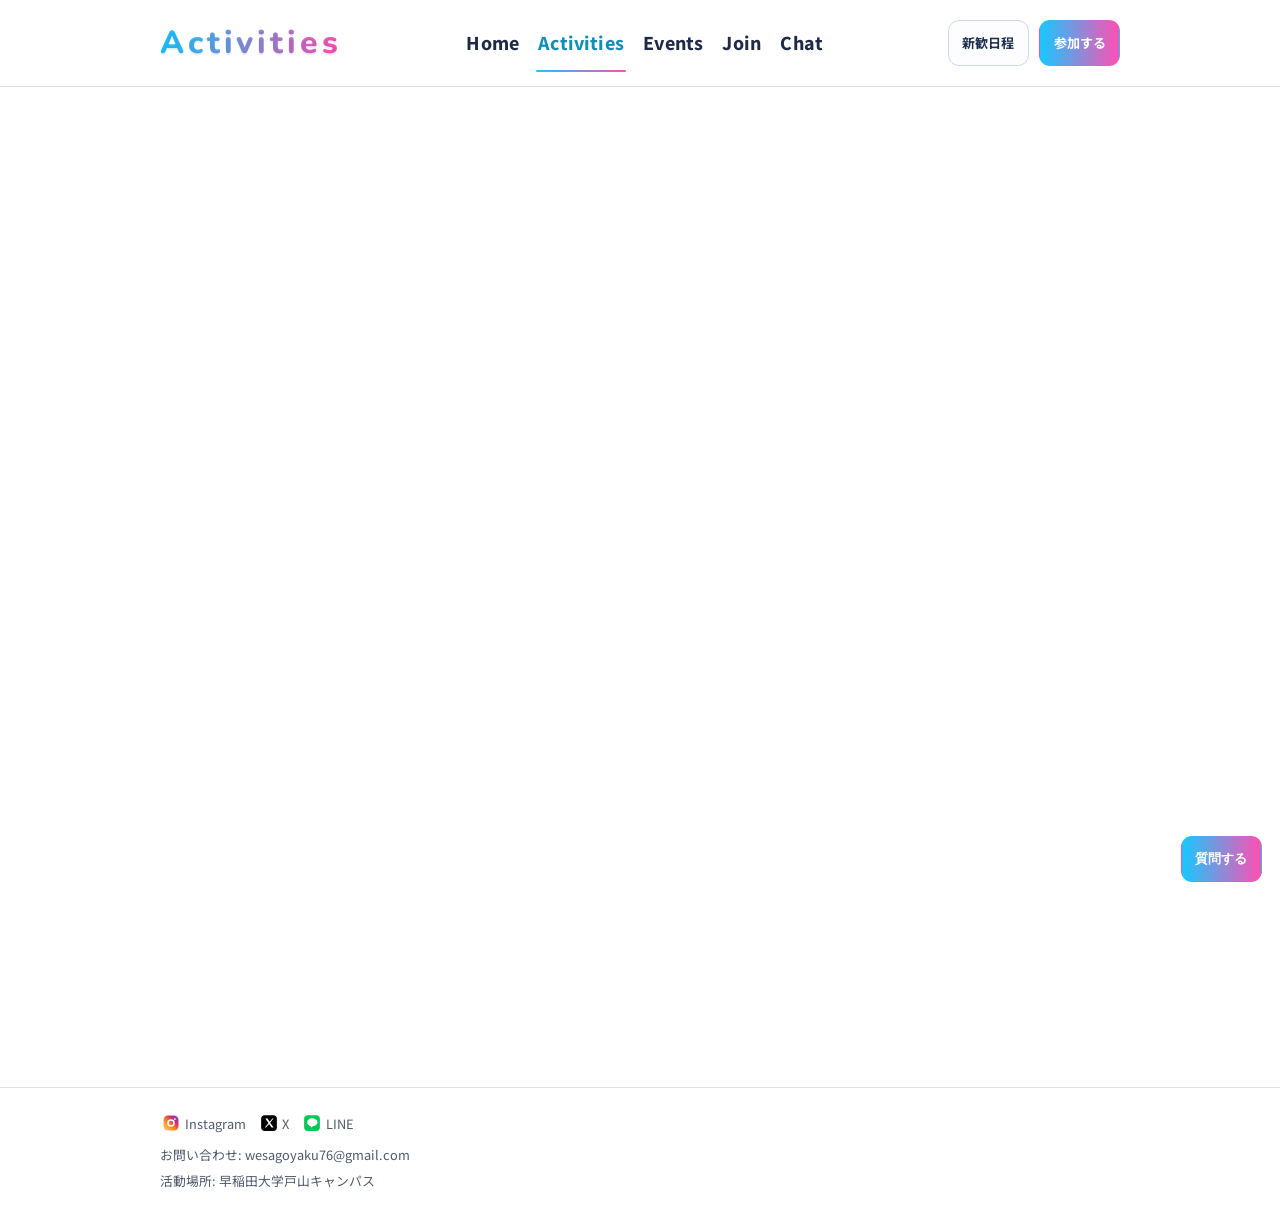
==== activities.html @ 9aa59073 "Update file paths in activities.html" ====
<!DOCTYPE html>
<html lang="ja">
<head>
  <meta charset="UTF-8">
  <meta name="viewport" content="width=device-width, initial-scale=1.0">
  <title>WESA | Activities</title>
  <link rel="preconnect" href="https://fonts.googleapis.com">
  <link rel="preconnect" href="https://fonts.gstatic.com" crossorigin>
  <link href="https://fonts.googleapis.com/css2?family=Noto+Sans+JP:wght@400;700&display=swap" rel="stylesheet">
  <link rel="stylesheet" href="style.css">
</head>
<body class="page-activities">
  <header class="site-header">
    <div class="container header-row">
      <a href="index.html" class="logo">Activities</a>
      <nav class="main-nav" aria-label="主要ナビゲーション">
        <a href="index.html">Home</a>
        <a href="index.html" aria-current="page">Activities</a>
        <a href="events.html">Events</a>
        <a href="join.html">Join</a>
        <a href="chat.html">Chat</a>
      </nav>
      <div class="header-cta">
        <a class="btn btn-secondary" href="events.html">新歓日程</a>
        <a class="btn btn-primary" href="join.html">参加する</a>
      </div>
    </div>
  </header>

  <main>
    <section class="hero">
      <div class="container">
        <div class="hero-media js-reveal">
          <img src="38.jpg" alt="活動一覧">
          <div class="hero-watermark luxe" aria-hidden="true">Activities</div>
          <div class="hero-scroll" aria-hidden="true">↓</div>
        </div>
        <div class="hero-copy js-reveal">
          <p class="wesa-highlight">WESA</p>
          <h1>Activities一覧</h1>
          <p>一生モノの英語力、一生モノの人間関係</p>
          <p>Debate / Speech / Discussion / Lesson の4つ。詳細は各ページへ。</p>
        </div>
      </div>
    </section>

    <section class="section js-reveal">
      <div class="container">
        <div class="grid grid-4">
          <article class="card activities-card debate">
            <h3>Debate</h3>
            <p>論理をもとにジャッジを説得しよう！</p>
            <div class="hero-actions"><a class="btn btn-secondary" href="debate.html">詳細を見る</a></div>
          </article>
          <article class="card activities-card speech">
            <h3>Speech</h3>
            <p>8分で自分だけのメッセージを伝えよう！</p>
            <div class="hero-actions"><a class="btn btn-secondary" href="speech.html">詳細を見る</a></div>
          </article>
          <article class="card activities-card discussion">
            <h3>Discussion</h3>
            <p>日本政府の立場から考え議論しあおう！</p>
            <div class="hero-actions"><a class="btn btn-secondary" href="discussion.html">詳細を見る</a></div>
          </article>
          <article class="card activities-card lesson">
            <h3>Lesson</h3>
            <p>みんなと楽しく遊ぼう！</p>
            <div class="hero-actions"><a class="btn btn-secondary" href="lesson.html">詳細を見る</a></div>
          </article>
        </div>
      </div>
    </section>
  </main>

  <footer class="site-footer">
    <div class="container footer-row">
      <div class="footer-links">
        <a href="https://www.instagram.com/wesa_2026/" target="_blank" rel="noopener noreferrer">Instagram</a>
        <a href="https://x.com/wesa_shinkan" target="_blank" rel="noopener noreferrer">X</a>
        <a href="https://line.me/" target="_blank" rel="noopener noreferrer">LINE</a>
      </div>
      <p>お問い合わせ: wesagoyaku76@gmail.com</p>
      <p>活動場所: 早稲田大学戸山キャンパス</p>
    </div>
  </footer>

  <button class="btn btn-primary chat-fab" data-chat-toggle>質問する</button>
  <aside class="chat-widget" data-chat-panel hidden>
    <h3>質問する</h3>
    <input type="text" data-chat-input placeholder="日程、活動内容、初心者向け情報などを聞いてください。">
    <div class="quick-list">
      <button data-question="schedule">新歓日程を教えて</button>
      <button data-question="beginner">初心者でも参加できる？</button>
      <button data-question="frequency">活動は週何回？</button>
      <button data-question="fee">参加費はある？</button>
      <button data-question="diff">Debate / Speech / Discussion / Lesson の違いは？</button>
    </div>
    <div class="hero-actions"><button class="btn btn-secondary" data-chat-send>回答する</button></div>
    <div class="answer-box" data-chat-answer>質問を選択してください。</div>
    <div class="related-links" data-chat-related></div>
  </aside>

  <script src="main.js" defer></script>
</body>
</html>
---- style.css ----
﻿@import url('https://fonts.googleapis.com/css2?family=Noto+Sans+JP:wght@400;500;700;800&family=Nunito:wght@700;800&display=swap');

:root {
  --text: #11203a;
  --muted: #4f607d;
  --line: #d8e2f3;
  --card: #ffffff;
  --shadow: 0 9px 24px rgba(22, 34, 68, 0.12);
  --radius: 14px;
  --accent-a: #17c8ff;
  --accent-b: #ff4fb2;
  --accent-c: #7657ff;
  --dur-fast: 820ms;
  --dur-mid: 1280ms;
  --ease-pop: cubic-bezier(0.2, 0.9, 0.22, 1.12);
}

* {
  box-sizing: border-box;
  margin: 0;
  padding: 0;
}

html {
  width: 100%;
  font-size: 80%;
}

body {
  width: 100%;
}

body {
  font-family: "Noto Sans JP", "Hiragino Kaku Gothic ProN", Meiryo, sans-serif;
  color: var(--text);
  font-size: 1rem;
  background: #ffffff;
  line-height: 1.7;
  opacity: 1;
  transform: none;
  transition: opacity var(--dur-mid) ease, transform var(--dur-mid) ease;
  position: relative;
  overflow-x: hidden;
}

body::before,
body::after {
  content: "";
  position: fixed;
  inset: 0;
  pointer-events: none;
  z-index: -1;
}

body::before {
  background: none;
  background-repeat: no-repeat;
  opacity: 0;
  filter: blur(100px);
  animation: mesh-float 26s ease-in-out infinite alternate;
}

body::after {
  background: none;
  opacity: 0;
}

body.page-ready {
  opacity: 1;
  transform: translateY(0);
}

body.page-leave {
  opacity: 0;
  transform: translateY(10px);
}

a {
  color: inherit;
  text-decoration: none;
}

img {
  display: block;
  width: 100%;
  height: auto;
}

.container {
  width: min(1000px, 88vw);
  margin: 0 auto;
}

.site-header {
  position: fixed;
  inset: 0 0 auto 0;
  z-index: 100;
  background: rgba(255, 255, 255, 0.9);
  border-bottom: 1px solid var(--line);
  backdrop-filter: blur(9px);
  transition: box-shadow var(--dur-fast) ease;
}

.site-header.is-scrolled {
  box-shadow: 0 10px 26px rgba(19, 34, 71, 0.15);
}

.header-row {
  min-height: 86px;
  display: flex;
  align-items: center;
  justify-content: space-between;
  gap: 1rem;
  flex-wrap: nowrap;
}

.logo {
  font-family: "Nunito", "Noto Sans JP", sans-serif;
  font-weight: 800;
  letter-spacing: 0.12em;
  font-size: clamp(1.8rem, 3vw, 2.5rem);
  background: linear-gradient(90deg, var(--accent-a), var(--accent-b));
  -webkit-background-clip: text;
  background-clip: text;
  color: transparent;
  text-shadow: 0 2px 0 rgba(17, 32, 58, 0.08);
}

.logo-with-mark {
  display: inline-flex;
  align-items: center;
  gap: 0.72rem;
}

.logo-icon {
  width: clamp(42px, 4.4vw, 56px);
  aspect-ratio: 1;
  flex: 0 0 auto;
  display: block;
  filter: drop-shadow(0 4px 10px rgba(166, 31, 36, 0.18));
}

.logo-text {
  display: inline-block;
}

.main-nav {
  display: flex;
  gap: 1.18rem;
  font-size: 1.12rem;
  color: #1f2b45;
  flex-wrap: nowrap;
  white-space: nowrap;
}

.main-nav a,
.footer-links a {
  position: relative;
  padding: 0.48rem 0.16rem;
  transition: color var(--dur-fast) ease;
}

.main-nav a {
  display: inline-flex;
  align-items: center;
  min-height: 54px;
  font-size: clamp(1.16rem, 1.7vw, 1.38rem);
  font-weight: 800;
  letter-spacing: 0.01em;
  white-space: nowrap;
}

.main-nav a:hover,
.main-nav a[aria-current="page"],
.footer-links a:hover {
  color: #0f8fb8;
}

.main-nav a::after,
.footer-links a::after {
  content: "";
  position: absolute;
  left: 0;
  right: 0;
  bottom: -2px;
  height: 2px;
  border-radius: 999px;
  background: linear-gradient(90deg, var(--accent-a), var(--accent-b));
  transform-origin: left center;
  transform: scaleX(0);
  transition: transform var(--dur-mid) var(--ease-pop);
}

.main-nav a:hover::after,
.main-nav a[aria-current="page"]::after,
.footer-links a:hover::after {
  transform: scaleX(1);
}

.header-cta {
  display: flex;
  gap: 0.8rem;
  flex-wrap: nowrap;
  white-space: nowrap;
}

.btn {
  position: relative;
  overflow: hidden;
  display: inline-flex;
  align-items: center;
  justify-content: center;
  min-height: 46px;
  padding: 0 1.05rem;
  border: 1px solid var(--line);
  border-radius: 11px;
  background: #fff;
  font-size: 1.02rem;
  font-weight: 700;
  transition: transform var(--dur-fast) var(--ease-pop), border-color var(--dur-fast) ease, box-shadow var(--dur-fast) ease;
}

.btn::before {
  content: "";
  position: absolute;
  inset: 0;
  background: linear-gradient(110deg, transparent 10%, rgba(255, 255, 255, 0.44) 44%, transparent 82%);
  transform: translateX(-120%);
  transition: transform 780ms ease;
}

.btn:hover::before {
  transform: translateX(120%);
}

.btn:hover {
  transform: translateY(-3px);
  box-shadow: 0 12px 24px rgba(20, 34, 64, 0.15);
}

.btn.is-pressed {
  transform: scale(0.95);
}

.btn-primary {
  background: linear-gradient(90deg, var(--accent-a), var(--accent-b));
  border-color: transparent;
  color: #fff;
}

.btn-secondary {
  border-color: #c8d8ef;
  color: #203151;
  background: #fdfdff;
}

.header-cta .btn-primary {
  animation: cta-pulse 4s ease-in-out infinite;
}

main {
  padding-top: 106px;
}

.hero {
  padding: 0.65rem 0 1.7rem;
}

.hero-media {
  position: relative;
  aspect-ratio: 16 / 9;
  border-radius: var(--radius);
  overflow: hidden;
  border: 1px solid #d4e1f1;
}

.hero-media img {
  height: 100%;
  object-fit: cover;
  transform: scale(1.03);
  animation: hero-in var(--dur-mid) var(--ease-pop) both;
}

.hero-media::after {
  content: "";
  position: absolute;
  inset: 0;
  background: linear-gradient(180deg, rgba(255, 255, 255, 0.04), rgba(10, 20, 36, 0.2));
}

.hero-watermark {
  position: absolute;
  left: 50%;
  top: 50%;
  transform: translate(-50%, -50%);
  z-index: 2;
  text-align: center;
  width: min(92%, 1040px);
  color: rgba(255, 255, 255, 0.82);
  font-family: "Nunito", "Noto Sans JP", sans-serif;
  font-size: clamp(2.8rem, 10vw, 7.4rem);
  font-weight: 800;
  letter-spacing: 0.06em;
  text-shadow: 0 8px 26px rgba(12, 20, 33, 0.2);
}

.hero-watermark::before {
  content: "";
  position: absolute;
  inset: -8% -4%;
  z-index: -1;
  border-radius: 26px;
  backdrop-filter: blur(2px);
  background: radial-gradient(circle at center, rgba(0, 0, 0, 0.14), rgba(255, 255, 255, 0.09) 68%, transparent 100%);
}

.hero-watermark.luxe {
  color: rgba(255, 246, 214, 0.9);
  letter-spacing: 0.08em;
  -webkit-text-stroke: 1px rgba(255, 234, 186, 0.65);
  text-shadow:
    0 10px 24px rgba(10, 12, 25, 0.38),
    0 0 24px rgba(255, 199, 92, 0.24),
    0 0 40px rgba(224, 64, 120, 0.15);
  background: linear-gradient(120deg, rgba(255, 244, 207, 0.92), rgba(255, 214, 124, 0.92) 34%, rgba(255, 240, 214, 0.94) 52%, rgba(252, 164, 88, 0.9) 78%, rgba(255, 232, 188, 0.92));
  -webkit-background-clip: text;
  background-clip: text;
  animation: watermark-slide-in 980ms cubic-bezier(0.2, 0.9, 0.22, 1.04) 120ms both, luxe-sheen 5.2s linear 1.2s infinite;
}

.hero-watermark.luxe::before {
  inset: -10% -6%;
  background: radial-gradient(circle at center, rgba(2, 4, 10, 0.26), rgba(255, 232, 188, 0.12) 64%, transparent 100%);
  border: 1px solid rgba(255, 227, 172, 0.2);
}

.hero-scroll {
  position: absolute;
  left: 50%;
  bottom: 10px;
  transform: translateX(-50%);
  z-index: 3;
  width: 28px;
  height: 28px;
  border-radius: 999px;
  border: 1px solid rgba(255, 255, 255, 0.78);
  background: rgba(255, 255, 255, 0.28);
  color: #fff;
  display: grid;
  place-items: center;
  animation: scroll-pop 2.8s ease-in-out infinite;
}

.hero-copy {
  margin-top: 0.75rem;
  padding: 0.9rem 1rem;
  width: 100%;
  max-width: 100%;
  background: rgba(255, 255, 255, 0.92);
  border: 1px solid #e8d6db;
  border-radius: 14px;
  box-shadow: 0 10px 22px rgba(44, 18, 28, 0.12);
}

.hero h1,
.hero h2 {
  font-family: "Nunito", "Noto Sans JP", sans-serif;
  font-size: clamp(1.85rem, 4.2vw, 3rem);
  font-weight: 800;
  line-height: 1.35;
}

.hero p {
  margin-top: 0.58rem;
  color: #2a3d5c;
  font-size: clamp(1rem, 2vw, 1.2rem);
  font-weight: 600;
}

.hero-catchcopy {
  position: relative;
  display: inline-flex;
  width: fit-content;
  max-width: 100%;
  margin-top: 0.35rem;
  padding: 0.24rem 1.05rem 0.32rem;
  font-size: clamp(0.86rem, 2.9vw, 2.75rem);
  font-weight: 900;
  letter-spacing: 0.025em;
  white-space: nowrap;
  word-break: keep-all;
  color: #0b1c38;
  text-shadow: 0 6px 18px rgba(19, 42, 79, 0.24);
  border-radius: 12px;
  background: linear-gradient(90deg, rgba(255, 255, 255, 0.84), rgba(255, 246, 248, 0.82));
  clip-path: none;
  animation: catchcopy-glow 3.4s ease-in-out 800ms infinite;
}

.hero-catchcopy::after {
  content: "";
  position: absolute;
  left: 0.62rem;
  right: 0.62rem;
  bottom: -6px;
  height: 4px;
  border-radius: 999px;
  background: linear-gradient(90deg, #8e0000, #e64078);
  opacity: 0.9;
}

.hero-actions {
  margin-top: 0.9rem;
  display: flex;
  flex-wrap: wrap;
  gap: 0.62rem;
}

.section {
  padding: 1.8rem 0;
}

.section > .container {
  background: rgba(255, 255, 255, 0.92);
  border: 1px solid #ead8dd;
  border-radius: 18px;
  padding: clamp(0.9rem, 2vw, 1.2rem);
  box-shadow: 0 14px 28px rgba(44, 18, 28, 0.11);
}

.section h2 {
  font-family: "Nunito", "Noto Sans JP", sans-serif;
  font-size: clamp(1.7rem, 3.4vw, 2.4rem);
  font-weight: 800;
  color: #780012;
}

.section > .container > p {
  margin-top: 0.52rem;
  color: #2e4161;
  font-size: clamp(1rem, 1.8vw, 1.14rem);
  font-weight: 600;
}

.grid {
  margin-top: 0.9rem;
  display: grid;
  gap: 0.9rem;
}

.grid-3 {
  grid-template-columns: repeat(3, minmax(0, 1fr));
}

.grid-4 {
  grid-template-columns: repeat(4, minmax(0, 1fr));
}

.grid-5 {
  grid-template-columns: repeat(5, minmax(0, 1fr));
}

.card {
  position: relative;
  background: #ffffff;
  border: 2px solid #e7d5db;
  border-radius: var(--radius);
  box-shadow: 0 10px 24px rgba(34, 20, 28, 0.12);
  padding: 0.9rem;
}

.card h3 {
  font-family: "Nunito", "Noto Sans JP", sans-serif;
  font-size: clamp(1.12rem, 2.2vw, 1.48rem);
  font-weight: 800;
  color: #7a0014;
}

.card p,
.card li,
.card dd {
  margin-top: 0.38rem;
  color: #2f3f5d;
  font-size: clamp(0.96rem, 1.7vw, 1.08rem);
  font-weight: 600;
}

.card ul {
  margin: 0.45rem 0 0.2rem 1rem;
}

.meta {
  color: #647089;
  font-size: 0.94rem;
}

.activities-card {
  display: flex;
  flex-direction: column;
  border-top: 3px solid transparent;
  transition: transform var(--dur-fast) var(--ease-pop), box-shadow var(--dur-fast) ease, background-color var(--dur-fast) ease;
}

.activities-card .hero-actions {
  margin-top: auto;
}

.activities-card::after {
  content: "";
  position: absolute;
  left: 11px;
  right: 11px;
  bottom: 10px;
  height: 2px;
  border-radius: 999px;
  background: linear-gradient(90deg, var(--accent-a), var(--accent-b));
  transform-origin: left center;
  transform: scaleX(0);
  transition: transform var(--dur-mid) var(--ease-pop);
}

.activities-card::before {
  content: "";
  position: absolute;
  top: 8px;
  right: 8px;
  width: 14px;
  height: 14px;
  border-radius: 999px;
  background: rgba(23, 200, 255, 0.35);
  opacity: 0;
  transform: scale(0.5);
  transition: opacity var(--dur-fast) ease, transform var(--dur-fast) var(--ease-pop);
}

.activities-card:hover {
  transform: translateY(-4px) scale(1.03);
  box-shadow: 0 16px 30px rgba(22, 34, 68, 0.18);
}

.activities-card:hover::after {
  transform: scaleX(1);
}

.activities-card:hover::before {
  opacity: 1;
  transform: scale(1.2);
}

.activities-card.debate {
  border-top-color: #58a8ec;
}

.activities-card.speech {
  border-top-color: #ea6aa9;
}

.activities-card.discussion {
  border-top-color: #f8b24a;
}

.activities-card.lesson {
  border-top-color: #24b691;
}

.activities-card.debate:hover {
  background: rgba(88, 168, 236, 0.15);
}

.activities-card.speech:hover {
  background: rgba(234, 106, 169, 0.15);
}

.activities-card.discussion:hover {
  background: rgba(248, 178, 74, 0.17);
}

.activities-card.lesson:hover {
  background: rgba(36, 182, 145, 0.16);
}

.events-card {
  transition: transform var(--dur-fast) var(--ease-pop), box-shadow var(--dur-fast) ease, background-color var(--dur-fast) ease;
}

.events-card::after {
  content: "";
  position: absolute;
  left: 11px;
  right: 11px;
  bottom: 10px;
  height: 2px;
  border-radius: 999px;
  background: linear-gradient(90deg, #ff8b3d, #ff4fb2);
  transform-origin: left center;
  transform: scaleX(0);
  transition: transform var(--dur-mid) var(--ease-pop);
}

.events-card::before {
  content: "";
  position: absolute;
  top: 10px;
  right: 10px;
  width: 12px;
  height: 12px;
  border-radius: 999px;
  background: rgba(255, 139, 61, 0.36);
  opacity: 0;
  transform: scale(0.5);
  transition: opacity var(--dur-fast) ease, transform var(--dur-fast) var(--ease-pop);
}

.events-card:hover {
  transform: translateY(-4px) scale(1.02);
  box-shadow: 0 16px 30px rgba(22, 34, 68, 0.18);
  background: rgba(255, 143, 94, 0.09);
}

.events-card:hover::after {
  transform: scaleX(1);
}

.events-card:hover::before {
  opacity: 1;
  transform: scale(1.2);
}

.timeline {
  margin-top: 1rem;
  display: flex;
  flex-wrap: wrap;
  gap: 0.5rem;
}

.timeline-step {
  display: inline-flex;
  align-items: center;
  min-height: 37px;
  padding: 0 0.8rem;
  border-radius: 999px;
  border: 1px solid #d2e0f0;
  background: #fcfdff;
  font-size: 1.03rem;
}

.power-grid {
  margin-top: 1rem;
  display: grid;
  grid-template-columns: repeat(2, minmax(0, 1fr));
  gap: 0.7rem;
}

.power-item {
  display: grid;
  grid-template-columns: 22px 1fr;
  gap: 0.6rem;
}

.power-dot {
  width: 15px;
  height: 15px;
  border-radius: 999px;
  margin-top: 0.26rem;
  background: linear-gradient(180deg, var(--accent-a), var(--accent-b));
}

.step-grid {
  margin-top: 0.95rem;
  display: grid;
  grid-template-columns: repeat(3, minmax(0, 1fr));
  gap: 0.8rem;
}

.step-card {
  border: 1px dashed #c6d7ef;
  background: #fbfcff;
}

.tab-head {
  display: flex;
  gap: 0.5rem;
  margin-top: 0.6rem;
}

.tab-btn {
  min-height: 35px;
  padding: 0 0.8rem;
  border: 1px solid #d4deec;
  border-radius: 999px;
  background: #fff;
  font-size: 0.95rem;
  cursor: pointer;
}

.tab-btn[aria-selected="true"] {
  border-color: #99cdee;
  background: linear-gradient(90deg, rgba(44, 200, 242, 0.2), rgba(255, 94, 178, 0.2));
}

.tab-panel {
  margin-top: 0.7rem;
}

.tab-panel[hidden] {
  display: none;
}

.table-wrap {
  overflow-x: auto;
  margin-top: 0.8rem;
}

table {
  width: 100%;
  border-collapse: collapse;
  font-size: 1rem;
}

th,
td {
  border: 1px solid #dce5f1;
  padding: 0.62rem;
  text-align: left;
  vertical-align: top;
}

th {
  background: #f7fbff;
  font-weight: 700;
}

.wide-schedule-table {
  min-width: 980px;
}

.wide-schedule-table th,
.wide-schedule-table td {
  padding: 0.82rem 1rem;
}

.camp-page .table-wrap table {
  font-size: 1.08rem;
}

.camp-page .table-wrap th,
.camp-page .table-wrap td {
  padding: 0.86rem 1.02rem;
}

.camp-page .section article.card > ul li,
.camp-page .event-detail-list li {
  font-size: 1.06rem;
  line-height: 1.62;
}

.gallery {
  margin-top: 0.8rem;
  display: grid;
  grid-template-columns: 1.35fr 1fr;
  gap: 0.72rem;
}

.gallery-main,
.gallery-mini img {
  border-radius: 11px;
  border: 3px solid #ffffff;
  outline: 2px solid #ddc2ca;
  overflow: hidden;
  aspect-ratio: 16 / 9;
  object-fit: cover;
  box-shadow: 0 12px 24px rgba(44, 18, 28, 0.14);
}

.gallery-mini {
  display: grid;
  grid-template-columns: repeat(2, minmax(0, 1fr));
  gap: 0.72rem;
}

.gallery-mini img,
.gallery-main {
  transition: transform var(--dur-fast) var(--ease-pop), border-color var(--dur-fast) ease;
  cursor: zoom-in;
}

.gallery-mini img:hover,
.gallery-main:hover {
  transform: translateY(-2px) scale(1.05);
  border-color: #90c4ef;
}

.faq-item {
  border-top: 1px solid var(--line);
  padding-top: 0.8rem;
  margin-top: 0.8rem;
}

.faq-item dt {
  font-weight: 700;
}

.faq-item dd {
  margin-top: 0.25rem;
}

.site-footer {
  margin-top: 2.8rem;
  border-top: 1px solid var(--line);
  padding: 1.45rem 0 2rem;
  color: #4f5a6b;
  font-size: 1rem;
}

.footer-row {
  display: grid;
  gap: 0.3rem;
}

.footer-links {
  display: flex;
  flex-wrap: wrap;
  gap: 0.78rem;
}

.footer-links a {
  display: inline-flex;
  align-items: center;
  gap: 0.35rem;
}

.footer-links a[href*="instagram.com"]::before,
.footer-links a[href*="x.com"]::before,
.footer-links a[href*="line.me"]::before {
  content: "";
  width: 18px;
  height: 18px;
  background-size: contain;
  background-repeat: no-repeat;
  background-position: center;
}

.footer-links a[href*="instagram.com"]::before {
  background-image: url("data:image/svg+xml,%3Csvg xmlns='http://www.w3.org/2000/svg' viewBox='0 0 24 24'%3E%3Cdefs%3E%3ClinearGradient id='ig' x1='0' y1='1' x2='1' y2='0'%3E%3Cstop offset='0' stop-color='%23feda75'/%3E%3Cstop offset='0.45' stop-color='%23fa7e1e'/%3E%3Cstop offset='0.68' stop-color='%23d62976'/%3E%3Cstop offset='1' stop-color='%234f5bd5'/%3E%3C/linearGradient%3E%3C/defs%3E%3Crect x='2' y='2' width='20' height='20' rx='6' fill='url(%23ig)'/%3E%3Ccircle cx='12' cy='12' r='4' fill='none' stroke='white' stroke-width='2'/%3E%3Ccircle cx='17.2' cy='6.8' r='1.2' fill='white'/%3E%3C/svg%3E");
}

.footer-links a[href*="line.me"]::before {
  background-image: url("data:image/svg+xml,%3Csvg xmlns='http://www.w3.org/2000/svg' viewBox='0 0 24 24'%3E%3Crect x='1.5' y='1.5' width='21' height='21' rx='5' fill='%2306c755'/%3E%3Cpath d='M12 5.8c-3.5 0-6.4 2.3-6.4 5.2 0 2.6 2.2 4.8 5.2 5.2l-.4 2.2 2.9-2.2H13c3.5 0 6.4-2.3 6.4-5.2S15.5 5.8 12 5.8z' fill='white'/%3E%3C/svg%3E");
}

.footer-links a[href*="x.com"]::before {
  background-image: url("data:image/svg+xml,%3Csvg xmlns='http://www.w3.org/2000/svg' viewBox='0 0 24 24'%3E%3Crect x='1.5' y='1.5' width='21' height='21' rx='5' fill='%23000'/%3E%3Cpath d='M7.1 6h2.8l3 4.3L16.5 6H18l-4.5 5.5L18.2 18h-2.8l-3.3-4.7L8 18H6.5l4.8-5.9L7.1 6z' fill='white'/%3E%3C/svg%3E");
}

.chat-fab {
  position: fixed;
  right: 18px;
  bottom: 18px;
  z-index: 120;
  animation: pop-in var(--dur-mid) var(--ease-pop) both;
}

.chat-widget {
  position: fixed;
  right: 18px;
  bottom: 68px;
  z-index: 120;
  width: min(360px, calc(100vw - 28px));
  background: linear-gradient(170deg, #ffffff, #f8fcff);
  border: 1px solid #d9e3f2;
  border-radius: 14px;
  box-shadow: 0 12px 27px rgba(19, 35, 69, 0.16);
  padding: 0.8rem;
  opacity: 0;
  transform: translateY(10px) scale(0.93);
  transition: opacity var(--dur-mid) ease, transform var(--dur-mid) var(--ease-pop);
}

.chat-widget::before {
  content: "";
  position: absolute;
  right: -16px;
  top: -14px;
  width: 54px;
  height: 54px;
  border-radius: 999px;
  background: radial-gradient(circle, rgba(255, 79, 178, 0.28), rgba(23, 200, 255, 0.14), transparent);
}

.chat-widget[hidden] {
  display: none;
}

.chat-widget.is-open {
  opacity: 1;
  transform: translateY(0) scale(1);
}

.chat-widget h3 {
  font-family: "Nunito", "Noto Sans JP", sans-serif;
  font-size: 1.15rem;
}

.chat-widget input {
  margin-top: 0.62rem;
  width: 100%;
  min-height: 40px;
  border: 1px solid #d4dfef;
  border-radius: 10px;
  padding: 0 0.64rem;
  font-size: 1rem;
}

.quick-list {
  margin-top: 0.62rem;
  display: grid;
  grid-template-columns: 1fr;
  gap: 0.48rem;
}

.quick-list button {
  text-align: left;
  min-height: 36px;
  border: 1px solid #cfe0f4;
  border-radius: 11px;
  background: linear-gradient(90deg, rgba(23, 200, 255, 0.12), rgba(255, 79, 178, 0.12));
  padding: 0 0.62rem;
  font-size: 0.94rem;
  cursor: pointer;
  transition: transform var(--dur-fast) var(--ease-pop), border-color var(--dur-fast) ease;
}

.quick-list button:hover {
  transform: translateY(-2px) scale(1.02);
  border-color: #a6c8ea;
}

.answer-box {
  margin-top: 0.66rem;
  border: 1px solid #e1e7f2;
  background: #fbfdff;
  border-radius: 10px;
  padding: 0.68rem;
  font-size: 0.92rem;
}

.related-links {
  margin-top: 0.56rem;
  display: flex;
  flex-wrap: wrap;
  gap: 0.45rem;
}

.related-links a {
  border: 1px solid #d5e1f1;
  border-radius: 999px;
  padding: 0.21rem 0.6rem;
  font-size: 0.84rem;
  background: #fff;
}

.line-entry {
  margin-bottom: 0.9rem;
  display: inline-flex;
  align-items: center;
  gap: 0.62rem;
  align-self: center;
  border: 1px solid #cfe0f4;
  border-radius: 999px;
  padding: 0.5rem 0.9rem;
  background: #fff;
  color: #21304d;
  font-weight: 800;
  font-size: 1rem;
  box-shadow: 0 8px 20px rgba(20, 34, 64, 0.12);
}

.join-entry-links {
  margin-bottom: 0.9rem;
  display: flex;
  align-items: center;
  justify-content: center;
  gap: 0.55rem;
  flex-wrap: wrap;
}

.join-logo {
  width: 24px;
  height: 24px;
  background-size: contain;
  background-repeat: no-repeat;
  background-position: center;
}

.join-logo.insta {
  background-image: url("data:image/svg+xml,%3Csvg xmlns='http://www.w3.org/2000/svg' viewBox='0 0 24 24'%3E%3Cdefs%3E%3ClinearGradient id='ig2' x1='0' y1='1' x2='1' y2='0'%3E%3Cstop offset='0' stop-color='%23feda75'/%3E%3Cstop offset='0.45' stop-color='%23fa7e1e'/%3E%3Cstop offset='0.68' stop-color='%23d62976'/%3E%3Cstop offset='1' stop-color='%234f5bd5'/%3E%3C/linearGradient%3E%3C/defs%3E%3Crect x='2' y='2' width='20' height='20' rx='6' fill='url(%23ig2)'/%3E%3Ccircle cx='12' cy='12' r='4' fill='none' stroke='white' stroke-width='2'/%3E%3Ccircle cx='17.2' cy='6.8' r='1.2' fill='white'/%3E%3C/svg%3E");
}

.join-logo.line {
  background-image: url("data:image/svg+xml,%3Csvg xmlns='http://www.w3.org/2000/svg' viewBox='0 0 24 24'%3E%3Crect x='1.5' y='1.5' width='21' height='21' rx='5' fill='%2306c755'/%3E%3Cpath d='M12 5.8c-3.5 0-6.4 2.3-6.4 5.2 0 2.6 2.2 4.8 5.2 5.2l-.4 2.2 2.9-2.2H13c3.5 0 6.4-2.3 6.4-5.2S15.5 5.8 12 5.8z' fill='white'/%3E%3C/svg%3E");
}

.home-instagram-entry {
  gap: 0.72rem;
}

.home-instagram-photo,
.home-line-photo,
.home-x-photo {
  width: 46px;
  height: 46px;
  border-radius: 999px;
  border: 2px solid #ffffff;
  outline: 1px solid #dcb8c3;
  box-shadow: 0 6px 12px rgba(30, 18, 36, 0.18);
  flex: 0 0 46px;
}

.home-instagram-photo,
.home-line-photo {
  object-fit: cover;
}

.home-line-entry {
  gap: 0.72rem;
}

.home-x-entry {
  gap: 0.72rem;
}

.home-x-photo {
  display: inline-block;
  background-color: #0b0d10;
  background-image: url("data:image/svg+xml,%3Csvg xmlns='http://www.w3.org/2000/svg' viewBox='0 0 24 24'%3E%3Cpath d='M7.2 5.8h2.8l2.6 3.7L15.8 5.8h1.9l-4.1 4.9 4.4 7.4h-2.8l-2.9-4.8-4 4.8H6.4l4.7-5.7L7.2 5.8z' fill='white'/%3E%3C/svg%3E");
  background-repeat: no-repeat;
  background-position: center;
  background-size: 64% 64%;
}

.speech-instagram-entry {
  display: flex;
  flex-direction: column;
  align-items: center;
  gap: 0.45rem;
}

.speech-instagram-label {
  font-size: clamp(1.22rem, 2.2vw, 1.55rem);
  font-weight: 900;
  line-height: 1.3;
}

.speech-instagram-link {
  align-items: center;
  gap: 0.5rem;
  font-size: 1.08rem;
  font-weight: 800;
  line-height: 1;
  padding-top: 0.52rem;
  padding-bottom: 0.52rem;
}

.speech-instagram-link .join-logo {
  width: 28px;
  height: 28px;
  flex: 0 0 28px;
}

.speech-icon-link {
  display: inline-block;
  border-radius: 999px;
  transition: transform var(--dur-fast) var(--ease-pop), box-shadow var(--dur-fast) ease;
}

.speech-icon-link:hover {
  transform: translateY(-3px) scale(1.03);
  box-shadow: 0 14px 24px rgba(18, 30, 55, 0.2);
}

.speech-icon-img {
  width: clamp(120px, 22vw, 180px);
  aspect-ratio: 1 / 1;
  object-fit: cover;
  border-radius: 999px;
  border: 3px solid #ffffff;
  outline: 2px solid #ddc2ca;
  box-shadow: 0 10px 22px rgba(44, 18, 28, 0.18);
}

.lightbox {
  position: fixed;
  inset: 0;
  z-index: 180;
  display: grid;
  place-items: center;
  background: rgba(10, 16, 26, 0.74);
  opacity: 0;
  pointer-events: none;
  transition: opacity var(--dur-mid) ease;
  padding: 24px;
}

.lightbox.is-open {
  opacity: 1;
  pointer-events: auto;
}

.lightbox img {
  width: min(1020px, 92vw);
  max-height: 84vh;
  object-fit: contain;
  border-radius: 12px;
  border: 1px solid rgba(255, 255, 255, 0.5);
  transform: scale(1.04);
  transition: transform var(--dur-mid) var(--ease-pop);
}

.lightbox.is-open img {
  transform: scale(1);
}

.js-reveal {
  opacity: 0;
  transform: translateY(18px) scale(0.84) rotate(-2deg);
  border-radius: 30px 18px 28px 16px;
  transition: opacity var(--dur-mid) ease, transform var(--dur-mid) var(--ease-pop), border-radius var(--dur-mid) var(--ease-pop);
}

.js-reveal.is-visible {
  opacity: 1;
  transform: translateY(0) scale(1) rotate(0deg);
  border-radius: var(--radius);
}

.hero-copy.js-reveal.is-visible {
  animation: copy-soft-in 980ms cubic-bezier(0.2, 0.9, 0.22, 1.04) both;
}

.hero-media.js-reveal.is-visible img {
  animation: hero-in var(--dur-mid) var(--ease-pop) both, hero-kenburns 8s ease-in-out 1s infinite alternate;
}

.section.is-visible h2 {
  animation: section-title-in 860ms cubic-bezier(0.2, 0.9, 0.22, 1.04) both;
}

.section.is-visible .grid > .card,
.section.is-visible .grid > a,
.section.is-visible .grid > article {
  animation-duration: var(--dur-mid);
  animation-timing-function: var(--ease-pop);
  animation-fill-mode: both;
  animation-name: rise-in;
  position: relative;
  overflow: visible;
}

.section.is-visible .grid > :nth-child(odd) { animation-name: rise-in-left; }
.section.is-visible .grid > :nth-child(even) { animation-name: rise-in-right; }
.section.is-visible .grid > :nth-child(3n) { animation-name: rise-in-pop; }

.section.is-visible .grid > :nth-child(1) { animation-delay: 100ms; }
.section.is-visible .grid > :nth-child(2) { animation-delay: 210ms; }
.section.is-visible .grid > :nth-child(3) { animation-delay: 320ms; }
.section.is-visible .grid > :nth-child(4) { animation-delay: 430ms; }
.section.is-visible .grid > :nth-child(5) { animation-delay: 540ms; }

.section.is-visible .grid > .events-card::before,
.section.is-visible .grid > .schedule-item::before,
.section.is-visible .grid > .event-center::before,
.section.is-visible .grid > .activities-card::before,
.section.is-visible .grid > .welcome-item::before {
  content: "";
  position: absolute;
  top: -18px;
  left: 50%;
  width: 16px;
  height: 16px;
  background: radial-gradient(circle at 35% 30%, #ff9c9c 0 22%, #ef3b3b 36%, #be0f1a 100%);
  border-radius: 999px;
  transform: translateX(-50%) translateY(-12px) scale(0.55);
  opacity: 0;
  box-shadow: 0 2px 0 rgba(255, 255, 255, 0.45), 0 4px 8px rgba(102, 14, 25, 0.35);
  animation: pin-drop 900ms cubic-bezier(0.22, 1.1, 0.26, 1) both;
}

.section.is-visible .grid > .events-card::after,
.section.is-visible .grid > .schedule-item::after,
.section.is-visible .grid > .event-center::after,
.section.is-visible .grid > .activities-card::after,
.section.is-visible .grid > .welcome-item::after {
  content: "";
  position: absolute;
  top: -4px;
  left: 50%;
  width: 0;
  height: 0;
  border-left: 5px solid transparent;
  border-right: 5px solid transparent;
  border-top: 11px solid #be0f1a;
  transform: translateX(-50%) translateY(-10px) scale(0.6);
  opacity: 0;
  filter: drop-shadow(0 2px 2px rgba(102, 14, 25, 0.3));
  animation: pin-needle-drop 900ms cubic-bezier(0.22, 1.1, 0.26, 1) both;
}

.section.is-visible .grid > :nth-child(1)::before { animation-delay: 180ms; }
.section.is-visible .grid > :nth-child(2)::before { animation-delay: 290ms; }
.section.is-visible .grid > :nth-child(3)::before { animation-delay: 400ms; }
.section.is-visible .grid > :nth-child(4)::before { animation-delay: 510ms; }
.section.is-visible .grid > :nth-child(5)::before { animation-delay: 620ms; }
.section.is-visible .grid > :nth-child(1)::after { animation-delay: 180ms; }
.section.is-visible .grid > :nth-child(2)::after { animation-delay: 290ms; }
.section.is-visible .grid > :nth-child(3)::after { animation-delay: 400ms; }
.section.is-visible .grid > :nth-child(4)::after { animation-delay: 510ms; }
.section.is-visible .grid > :nth-child(5)::after { animation-delay: 620ms; }

.wesa-highlight {
  margin-top: 0.75rem;
  display: inline-flex;
  align-items: center;
  gap: 0.45rem;
  font-size: 1.08rem;
  font-weight: 800;
  padding: 0.35rem 0.78rem;
  border-radius: 999px;
  border: 1px solid #c9ddf4;
  background: linear-gradient(90deg, rgba(23, 200, 255, 0.2), rgba(255, 79, 178, 0.2));
}

.hero-question {
  font-size: clamp(1.35rem, 3.2vw, 2rem);
  font-weight: 800;
  color: #8e0000;
  background: #ffffff;
  border: 2px solid #8e0000;
  box-shadow: 0 6px 14px rgba(24, 30, 44, 0.12);
  animation: hero-question-slide 860ms cubic-bezier(0.2, 0.9, 0.22, 1.04) 120ms both;
}

.home-film {
  padding: 0.5rem 0 1rem;
}

.home-legacy {
  padding: 0.2rem 0 1rem;
}

.home-legacy .container {
  text-align: center;
}

.home-legacy-text {
  margin: 0;
  font-family: "Nunito", "Noto Sans JP", sans-serif;
  font-size: clamp(1.6rem, 4.2vw, 3rem);
  font-weight: 900;
  letter-spacing: 0.02em;
  color: #7c0013;
  text-shadow: 0 8px 20px rgba(124, 0, 19, 0.18);
  opacity: 0;
  transform: translateY(28px);
}

.home-legacy.is-visible .home-legacy-text {
  animation: home-legacy-rise 880ms cubic-bezier(0.2, 0.9, 0.22, 1.04) 120ms forwards;
}

.film-wrap {
  position: relative;
  overflow: hidden;
  height: 340px;
  display: grid;
  grid-template-columns: repeat(2, minmax(0, 1fr));
  gap: 0.7rem;
  perspective: 900px;
}

.film-wrap::before,
.film-wrap::after {
  content: "";
  position: absolute;
  left: 0;
  right: 0;
  height: 52px;
  z-index: 2;
  pointer-events: none;
}

.film-wrap::before {
  top: 0;
  background: linear-gradient(180deg, rgba(253, 252, 255, 0.97), transparent);
}

.film-wrap::after {
  bottom: 0;
  background: linear-gradient(0deg, rgba(253, 252, 255, 0.97), transparent);
}

.film-rail {
  position: relative;
  border-radius: 14px;
  border: 1px dashed #bfd4ef;
  background: rgba(255, 255, 255, 0.78);
  padding: 0.48rem;
  display: flex;
  flex-direction: column;
  gap: 0.48rem;
  transform: rotateX(8deg);
  will-change: transform;
}

.film-rail img {
  width: 100%;
  aspect-ratio: 16 / 9;
  object-fit: cover;
  border-radius: 9px;
  border: 1px solid #d3e2f3;
}

.film-rail.left {
  animation: none;
}

.film-rail.right {
  animation: none;
}

.home-focus h2 {
  font-size: clamp(1.9rem, 4.2vw, 2.8rem);
}

.home-focus .grid {
  gap: 1rem;
}

.home-officers-section .grid {
  grid-template-columns: minmax(0, 1fr);
}

.officers-card {
  max-width: 760px;
  margin: 0 auto;
  display: flex;
  flex-direction: column;
}

.officers-card .external-entry {
  margin-top: auto;
}

.officer-thumb {
  width: min(340px, 100%);
  aspect-ratio: 4 / 5;
  object-fit: cover;
  object-position: center 22%;
  margin: 0;
  cursor: zoom-in;
  border-radius: 14px;
  border-width: 4px;
  transition: transform var(--dur-fast) var(--ease-pop), box-shadow var(--dur-fast) ease;
}

.officer-thumb:hover {
  transform: translateY(-2px) scale(1.03);
  box-shadow: 0 12px 24px rgba(18, 30, 55, 0.2);
}

.officers-list {
  grid-template-columns: 1fr;
  gap: 1.2rem;
}

.officer-item {
  display: grid;
  grid-template-columns: minmax(250px, 340px) 1fr;
  gap: 1.2rem;
  align-items: center;
  border-top: 5px solid transparent;
  padding: 1rem 1.1rem;
  min-height: 270px;
}

.officer-item .event-thumb {
  margin-bottom: 0;
}

.officer-meta {
  display: grid;
  align-content: center;
}

.officer-meta h3 {
  margin-top: 0;
  font-size: clamp(1.4rem, 2.2vw, 1.8rem);
}

.officer-meta p {
  margin-top: 0.28rem;
  font-size: 1.02rem;
  line-height: 1.55;
}

.section.is-visible .officer-item.from-left {
  animation: officer-in-left 1280ms cubic-bezier(0.2, 0.9, 0.22, 1.04) both;
}

.section.is-visible .officer-item.from-right {
  animation: officer-in-right 1280ms cubic-bezier(0.2, 0.9, 0.22, 1.04) both;
}

.section.is-visible .officers-list > :nth-child(1) { animation-delay: 110ms; }
.section.is-visible .officers-list > :nth-child(2) { animation-delay: 210ms; }
.section.is-visible .officers-list > :nth-child(3) { animation-delay: 310ms; }
.section.is-visible .officers-list > :nth-child(4) { animation-delay: 410ms; }
.section.is-visible .officers-list > :nth-child(5) { animation-delay: 510ms; }

.officers-list .officer-item:nth-child(1) {
  border-top-color: #f08a24;
  background: #ffffff;
}

.officers-list .officer-item:nth-child(1) .officer-meta h3 {
  color: #c4680d;
}

.officers-list .officer-item:nth-child(2) {
  border-top-color: #d62828;
  background: #ffffff;
}

.officers-list .officer-item:nth-child(2) .officer-meta h3 {
  color: #aa1010;
}

.officers-list .officer-item:nth-child(3) {
  border-top-color: #2a9d4b;
  background: #ffffff;
}

.officers-list .officer-item:nth-child(3) .officer-meta h3 {
  color: #1f7c3a;
}

.officers-list .officer-item:nth-child(4) {
  border-top-color: #222222;
  background: #ffffff;
}

.officers-list .officer-item:nth-child(4) .officer-meta h3 {
  color: #111111;
}

.officers-list .officer-item:nth-child(5) {
  border-top-color: #1f6fe5;
  background: #ffffff;
}

.officers-list .officer-item:nth-child(5) .officer-meta h3 {
  color: #1454b8;
}

.page-officers {
  background: #ffffff;
  color: var(--text);
}

.page-officers .container {
  width: min(1160px, 92vw);
}

.page-officers::before {
  background: none;
  opacity: 0;
  filter: none;
}

.page-officers::after {
  background: none;
  opacity: 0;
}

.page-officers .site-header {
  background: rgba(255, 255, 255, 0.9);
  border-bottom: 1px solid var(--line);
  backdrop-filter: blur(9px);
}

.page-officers .main-nav {
  color: #1f2b45;
}

.page-officers .main-nav a:hover,
.page-officers .main-nav a[aria-current="page"] {
  color: #0f8fb8;
}

.page-officers .section > .container {
  background: rgba(255, 255, 255, 0.96);
  border: 1px solid #dfe9f7;
  box-shadow: 0 16px 32px rgba(22, 34, 68, 0.14);
}

.page-officers .section h2 {
  color: #780012;
  font-size: clamp(2.2rem, 4.1vw, 3rem);
}

.page-officers .section > .container > p {
  color: #2e4161;
  font-size: clamp(1.18rem, 2.2vw, 1.42rem);
}

.page-officers .card {
  background: linear-gradient(180deg, #ffffff, #f8fbff);
  border-color: #d7e3f4;
  box-shadow: 0 12px 24px rgba(22, 34, 68, 0.12);
}

.page-officers .card p,
.page-officers .card li,
.page-officers .card dd {
  color: #2f3f5d;
}

.officer-hero {
  padding-bottom: 1.2rem;
}

.officer-hero-grid {
  display: grid;
  grid-template-columns: minmax(0, 1.15fr) minmax(0, 0.85fr);
  gap: 1rem;
  align-items: stretch;
}

.officer-hero-media {
  border: 1px solid rgba(178, 194, 227, 0.35);
  box-shadow: 0 18px 36px rgba(5, 10, 20, 0.45);
}

.officer-hero-media::after {
  background: linear-gradient(180deg, rgba(255, 255, 255, 0.04), rgba(12, 24, 46, 0.18));
}

.officer-hero-pill {
  position: absolute;
  top: 14px;
  left: 14px;
  z-index: 3;
  display: inline-flex;
  padding: 0.26rem 0.68rem;
  border-radius: 999px;
  border: 1px solid #c6d8ef;
  background: rgba(255, 255, 255, 0.92);
  color: #1f2f4c;
  font-size: 0.82rem;
  font-weight: 800;
  letter-spacing: 0.08em;
}

.officer-hero-copy {
  margin-top: 0;
  display: flex;
  flex-direction: column;
  justify-content: center;
  background: linear-gradient(145deg, rgba(255, 255, 255, 0.97), rgba(246, 251, 255, 0.96));
  border: 1px solid #d4e1f2;
  box-shadow: 0 12px 24px rgba(22, 34, 68, 0.12);
}

.officer-kicker {
  margin-top: 0;
  font-size: 0.86rem;
  font-weight: 800;
  letter-spacing: 0.12em;
  text-transform: uppercase;
  color: #2b6db8;
}

.officer-hero-copy h1 {
  color: #780012;
}

.officer-hero-copy p {
  color: #2a3d5c;
}

.officer-stat-row {
  margin-top: 0.9rem;
  display: grid;
  grid-template-columns: repeat(3, minmax(0, 1fr));
  gap: 0.55rem;
}

.officer-stat {
  display: grid;
  justify-items: center;
  gap: 0.1rem;
  padding: 0.52rem 0.3rem;
  border-radius: 12px;
  border: 1px solid #d4e1f2;
  background: rgba(255, 255, 255, 0.9);
}

.officer-stat strong {
  font-size: 1.15rem;
  color: #1a2c4b;
}

.officer-stat span {
  font-size: 0.76rem;
  color: #4d5f7d;
  letter-spacing: 0.04em;
  text-transform: uppercase;
}

.officer-list-shell {
  margin-top: 1rem;
  padding: 0.7rem;
  border-radius: 16px;
  border: 1px dashed #cad9ef;
  background: rgba(248, 252, 255, 0.9);
}

.officer-item {
  position: relative;
  overflow: hidden;
  border-radius: 16px;
}

.officer-item::after {
  content: "";
  position: absolute;
  inset: 0;
  background: linear-gradient(100deg, transparent 25%, rgba(255, 255, 255, 0.08) 50%, transparent 75%);
  transform: translateX(-120%);
  transition: transform 900ms ease;
  pointer-events: none;
}

.officer-item:hover::after {
  transform: translateX(120%);
}

.officer-number {
  display: inline-flex;
  width: fit-content;
  padding: 0.14rem 0.54rem;
  border-radius: 999px;
  border: 1px solid #cad9ef;
  background: #ffffff;
  color: #223a61;
  font-size: 0.78rem;
  font-weight: 900;
  letter-spacing: 0.08em;
}

.page-officers .officer-item {
  grid-template-columns: clamp(250px, 28vw, 320px) minmax(0, 1fr);
  gap: 1.15rem;
  align-items: start;
  padding: 1.05rem 1.15rem;
  min-height: 0;
  border: 1px solid #d3e1f3;
  box-shadow: 0 14px 28px rgba(22, 34, 68, 0.14);
  transition: transform var(--dur-fast) var(--ease-pop), box-shadow var(--dur-fast) ease, border-color var(--dur-fast) ease;
}

.page-officers .officer-meta {
  grid-template-columns: 15rem minmax(0, 1fr);
  column-gap: 0.68rem;
  row-gap: 0.38rem;
  justify-content: start;
  align-items: baseline;
  align-content: start;
  min-width: 0;
  width: 100%;
}

.page-officers .officer-number,
.page-officers .officer-meta h3,
.page-officers .officer-message {
  grid-column: 1 / -1;
}

.page-officers .officer-meta h3 {
  font-size: clamp(1.7rem, 2.6vw, 2.2rem);
}

.page-officers .officer-meta p {
  font-size: clamp(1.14rem, 1.45vw, 1.26rem);
  line-height: 1.68;
}

.page-officers .officer-meta p:first-of-type,
.page-officers .officer-meta p:nth-of-type(2) {
  font-size: clamp(1.66rem, 2.15vw, 1.88rem);
  font-weight: 800;
  line-height: 1.35;
  margin-top: 0.34rem;
  white-space: nowrap;
}

.page-officers .officer-meta p:nth-of-type(2) {
  justify-self: start;
}

.page-officers .officer-message {
  margin-top: 0.56rem;
  width: 100%;
  max-width: 100%;
  justify-self: stretch;
  font-size: clamp(1.16rem, 1.45vw, 1.28rem);
  line-height: 1.82;
}

.page-officers .officer-label {
  display: block;
  margin-bottom: 0.24rem;
  font-size: 1.02rem;
  font-weight: 800;
  color: #7a0014;
  letter-spacing: 0.03em;
}

.page-officers .officer-copy {
  display: block;
  white-space: pre-line;
  overflow-wrap: normal;
  word-break: normal;
  line-break: strict;
}

.page-officers .officer-number {
  font-size: 0.95rem;
  padding: 0.2rem 0.68rem;
}

.page-officers .officer-item:hover {
  transform: translateY(-4px);
  border-color: #b7cdef;
  box-shadow: 0 18px 34px rgba(22, 34, 68, 0.18);
}

.page-officers .officer-thumb {
  width: 100%;
  max-width: 320px;
  justify-self: start;
  aspect-ratio: 4 / 5;
  object-position: center 18%;
  box-shadow: 0 16px 30px rgba(3, 8, 16, 0.46);
}

.page-officers .officers-list {
  gap: 1.2rem;
}

.page-officers .officer-list-shell {
  padding: 0.85rem;
  border-radius: 20px;
}

.page-officers .officers-list .officer-item:nth-child(1) {
  border-top-color: #f08a24;
  background: linear-gradient(90deg, rgba(240, 138, 36, 0.16), rgba(255, 255, 255, 0.96) 42%);
}

.page-officers .officers-list .officer-item:nth-child(2) {
  border-top-color: #d62828;
  background: linear-gradient(90deg, rgba(214, 40, 40, 0.16), rgba(255, 255, 255, 0.96) 42%);
}

.page-officers .officers-list .officer-item:nth-child(3) {
  border-top-color: #2a9d4b;
  background: linear-gradient(90deg, rgba(42, 157, 75, 0.16), rgba(255, 255, 255, 0.96) 42%);
}

.page-officers .officers-list .officer-item:nth-child(4) {
  border-top-color: #222222;
  background: linear-gradient(90deg, rgba(61, 73, 94, 0.12), rgba(255, 255, 255, 0.96) 42%);
}

.page-officers .officers-list .officer-item:nth-child(4) .officer-meta h3 {
  color: #2f405d;
}

.page-officers .officers-list .officer-item:nth-child(5) {
  border-top-color: #1f6fe5;
  background: linear-gradient(90deg, rgba(31, 111, 229, 0.16), rgba(255, 255, 255, 0.96) 42%);
}

.page-officers .activity-chief-list .officer-item:nth-child(1) {
  border-top-color: #2d74c4;
  background: linear-gradient(90deg, rgba(45, 116, 196, 0.16), rgba(255, 255, 255, 0.96) 42%);
}

.page-officers .activity-chief-list .officer-item:nth-child(1) .officer-meta h3 {
  color: #1f5ea4;
}

.page-officers .activity-chief-list .officer-item:nth-child(2) {
  border-top-color: #d95295;
  background: linear-gradient(90deg, rgba(217, 82, 149, 0.16), rgba(255, 255, 255, 0.96) 42%);
}

.page-officers .activity-chief-list .officer-item:nth-child(2) .officer-meta h3 {
  color: #b13d79;
}

.page-officers .activity-chief-list .officer-item:nth-child(3) {
  border-top-color: #f0a12d;
  background: linear-gradient(90deg, rgba(240, 161, 45, 0.18), rgba(255, 255, 255, 0.96) 42%);
}

.page-officers .activity-chief-list .officer-item:nth-child(3) .officer-meta h3 {
  color: #c57c10;
}

.page-officers .activity-chief-list .officer-item:nth-child(4) {
  border-top-color: #24a27d;
  background: linear-gradient(90deg, rgba(36, 162, 125, 0.18), rgba(255, 255, 255, 0.96) 42%);
}

.page-officers .activity-chief-list .officer-item:nth-child(4) .officer-meta h3 {
  color: #167e5f;
}

.home-focus .activities-card,
.home-focus .events-card {
  min-height: 250px;
  padding: 1rem;
}

.home-events-grid .events-card {
  display: flex;
  flex-direction: column;
}

.home-events-grid .events-card .external-entry {
  margin-top: auto;
  padding-top: 0.55rem;
}

.home-focus .activities-card h3 {
  font-size: clamp(1.75rem, 3.5vw, 2.3rem);
}

.home-focus .activities-card.debate h3 {
  color: #2d74c4;
}

.home-focus .activities-card.speech h3 {
  color: #c83f82;
}

.home-focus .activities-card.discussion h3 {
  color: #c6831f;
}

.home-focus .activities-card.lesson h3 {
  color: #1e8f74;
}

.home-focus .events-card h3 {
  font-size: clamp(1.25rem, 2.5vw, 1.65rem);
}

.home-focus .activities-card p,
.home-focus .events-card p {
  font-size: clamp(0.98rem, 1.8vw, 1.1rem);
}

.home-activities-grid {
  grid-template-columns: repeat(2, minmax(0, 1fr));
}

.home-events-grid {
  grid-template-columns: repeat(3, minmax(0, 1fr));
}

.logo-touch {
  font-size: 0.9rem;
  font-weight: 700;
  color: #2b3a56;
}

.card-logo-link {
  display: inline-flex;
  align-items: center;
  justify-content: center;
  width: 32px;
  height: 32px;
  border-radius: 999px;
  background: linear-gradient(130deg, var(--accent-a), var(--accent-b));
  color: #fff;
  font-family: "Nunito", "Noto Sans JP", sans-serif;
  font-size: 1rem;
  font-weight: 800;
  box-shadow: 0 4px 10px rgba(28, 45, 84, 0.2);
}

.event-center {
  text-align: center;
  display: flex;
  flex-direction: column;
  align-items: center;
}

.grid .event-center {
  height: 100%;
}

.event-center .hero-actions {
  justify-content: center;
}

.event-center ul {
  list-style: none;
  margin-left: 0;
  padding-left: 0;
}

.event-center .tab-panel ul {
  width: min(460px, 100%);
  margin: 0.75rem auto 0;
  padding: 0;
  list-style: none;
  display: grid;
  gap: 0.45rem;
}

.event-center .tab-panel li {
  margin: 0;
  padding: 0.42rem 0.75rem;
  text-align: center;
  line-height: 1.5;
  font-size: 1.08rem;
  color: #22314d;
  background: linear-gradient(90deg, rgba(23, 200, 255, 0.12), rgba(255, 79, 178, 0.12));
  border: 1px solid #cfe0f4;
  border-radius: 999px;
}

.event-center[data-tabs] .tab-btn {
  min-height: 35px;
  font-size: 0.95rem;
}

.event-center[data-tabs] {
  padding: 1rem;
  min-height: 0;
}

.event-center[data-tabs] h2 {
  margin-top: 0.2rem;
  font-size: clamp(1.55rem, 2.3vw, 1.9rem);
}

.event-center[data-tabs] > p {
  margin-top: 0.35rem;
  font-size: 1.05rem;
  font-weight: 600;
}

.event-center[data-tabs] .tab-panel li {
  font-size: 1.03rem;
  padding: 0.42rem 0.75rem;
}

.deadline-spotlight {
  margin-top: 0.85rem;
  padding: clamp(1.2rem, 2.8vw, 1.65rem);
  border: 3px solid #ff7e66;
  background: linear-gradient(130deg, rgba(255, 249, 241, 0.97), rgba(255, 232, 242, 0.94));
  box-shadow: 0 18px 34px rgba(146, 27, 63, 0.24);
  overflow: hidden;
  isolation: isolate;
  animation: deadline-glow 3s ease-in-out infinite;
}

.deadline-spotlight::before {
  content: "";
  position: absolute;
  inset: -12% -25% auto auto;
  width: 280px;
  height: 280px;
  border-radius: 50%;
  background: radial-gradient(circle, rgba(255, 126, 95, 0.22), transparent 70%);
  pointer-events: none;
  z-index: 0;
}

.deadline-spotlight > * {
  position: relative;
  z-index: 1;
}

.deadline-badge {
  display: inline-flex;
  align-items: center;
  gap: 0.4rem;
  padding: 0.48rem 1.02rem;
  border-radius: 999px;
  font-size: clamp(1.12rem, 2.2vw, 1.34rem);
  font-weight: 900;
  letter-spacing: 0.02em;
  color: #ffffff;
  background: linear-gradient(90deg, #ff5a6a, #ff8a40);
  box-shadow: 0 10px 24px rgba(196, 42, 73, 0.4);
  animation: deadline-badge-pulse 2.2s ease-in-out infinite;
}

.deadline-spotlight h3 {
  margin-top: 0.6rem;
  font-family: "Nunito", "Noto Sans JP", sans-serif;
  font-size: clamp(1.55rem, 2.9vw, 2.05rem);
  color: #7b0019;
}

.deadline-thumb {
  margin-top: 0.62rem;
  margin-bottom: 0.5rem;
  outline: 2px solid #ffb4b1;
  box-shadow: 0 12px 24px rgba(146, 27, 63, 0.2);
  cursor: zoom-in;
}

.deadline-image-picker {
  margin-top: 0.1rem;
  display: flex;
  flex-wrap: wrap;
  align-items: center;
  gap: 0.52rem;
}

.deadline-image-btn {
  min-height: 44px;
  font-size: 0.94rem;
  padding-inline: 1rem;
  cursor: pointer;
}

.deadline-image-input {
  position: absolute;
  width: 1px;
  height: 1px;
  padding: 0;
  margin: -1px;
  overflow: hidden;
  clip: rect(0, 0, 0, 0);
  white-space: nowrap;
  border: 0;
}

.deadline-image-note {
  margin: 0;
  color: #624a62;
  font-size: 0.9rem;
  font-weight: 600;
}

.deadline-copy {
  margin-top: 0.34rem;
  font-size: clamp(1rem, 1.75vw, 1.1rem);
  font-weight: 800;
  color: #8c0011;
}

.deadline-meta {
  margin-top: 0.58rem;
  padding: 0;
  list-style: none;
  display: flex;
  flex-wrap: wrap;
  gap: 0.5rem;
}

.deadline-meta li {
  margin: 0;
  padding: 0.42rem 0.74rem;
  border-radius: 999px;
  border: 1px solid #ffc6b9;
  background: rgba(255, 255, 255, 0.86);
  color: #3a3048;
  font-size: 0.98rem;
  font-weight: 700;
}

.deadline-entry {
  margin-top: 0.75rem;
  justify-content: flex-start;
  gap: 0.72rem;
}

.deadline-entry .pointer-mark {
  color: #bf0041;
  font-size: clamp(1.16rem, 2vw, 1.34rem);
  font-weight: 900;
  letter-spacing: 0.01em;
}

.deadline-entry .big-link-btn {
  min-height: 54px;
  padding-inline: 1.4rem;
  font-size: clamp(1rem, 1.7vw, 1.12rem);
  font-weight: 800;
}

.join-month-block {
  margin-top: 1rem;
}

.join-month-title {
  margin: 0 0 0.65rem;
  padding-left: 0.7rem;
  border-left: 5px solid #ff5a6a;
  font-family: "Nunito", "Noto Sans JP", sans-serif;
  font-size: clamp(1.55rem, 2.9vw, 2.05rem);
  font-weight: 800;
  line-height: 1.25;
  color: #7a0014;
}

.join-welcome-grid .card h2 {
  margin-top: 0.2rem;
  font-family: "Nunito", "Noto Sans JP", sans-serif;
  font-size: clamp(1.05rem, 1.9vw, 1.28rem);
  line-height: 1.35;
}

.join-welcome-grid .card h3 {
  margin-top: 0.28rem;
  font-size: clamp(0.88rem, 1.5vw, 0.98rem);
  font-weight: 600;
  color: #4f5b71;
}

.join-welcome-grid .event-thumb {
  cursor: zoom-in;
}

.event-detail-list {
  width: min(520px, 100%);
  margin: 0.2rem auto 0;
  padding: 0;
  list-style: none;
  display: grid;
  gap: 0.48rem;
}

.event-detail-list li {
  margin: 0;
  padding: 0.48rem 0.8rem;
  text-align: center;
  color: #22314d;
  background: linear-gradient(90deg, rgba(23, 200, 255, 0.12), rgba(255, 79, 178, 0.12));
  border: 1px solid #cfe0f4;
  border-radius: 999px;
}

.welcome-content-list {
  width: min(860px, 100%);
  grid-template-columns: repeat(2, minmax(0, 1fr));
  gap: 0.6rem;
}

.welcome-content-list li {
  min-height: 46px;
  padding: 0.58rem 0.85rem;
  text-align: left;
  border-radius: 12px;
  line-height: 1.45;
}

.achievement-card {
  display: grid;
  grid-template-columns: minmax(230px, 36%) 1fr;
  gap: 1rem;
  align-items: stretch;
  border: 1px solid #d6e2f1;
  background: #ffffff;
}

.achievement-grid {
  margin-top: 0.9rem;
  display: grid;
  gap: 0.9rem;
}

.achievement-meta {
  display: grid;
  align-content: center;
  gap: 0.45rem;
  margin: 0;
  padding: 0.5rem 0.3rem;
}

.achievement-meta div {
  display: grid;
  grid-template-columns: 88px 1fr;
  gap: 0.5rem;
  align-items: baseline;
}

.achievement-meta dt {
  font-weight: 800;
  color: #1f2f4c;
}

.achievement-meta dd {
  margin: 0;
  color: #4f5b71;
}



.achievement-result-win,
.achievement-result-runnerup {
  position: relative;
  display: inline-flex;
  align-items: center;
  gap: 0.38rem;
  width: fit-content;
  padding: 0.48rem 0.78rem 0.3rem;
  border-radius: 999px;
  font-weight: 900;
  letter-spacing: 0.01em;
  overflow: hidden;
  transform-origin: center;
  animation: award-pop 2.6s ease-in-out infinite;
}

.achievement-result-win::after,
.achievement-result-runnerup::after {
  content: "";
  position: absolute;
  inset: 0;
  background: linear-gradient(120deg, transparent 12%, rgba(255, 255, 255, 0.52) 48%, transparent 86%);
  transform: translateX(-140%);
  animation: achievement-shine 2.8s ease-in-out infinite;
}

.achievement-result-win::before,
.achievement-result-runnerup::before {
  position: absolute;
  top: -0.42rem;
  left: 0.58rem;
  padding: 0.04rem 0.42rem;
  border-radius: 999px;
  font-size: 0.62rem;
  font-weight: 900;
  letter-spacing: 0.08em;
  text-transform: uppercase;
  box-shadow: 0 3px 8px rgba(24, 24, 24, 0.18);
}

.achievement-result-win {
  border: 1px solid #e2b84f;
  color: #5a3800;
  text-shadow: 0 1px 0 rgba(255, 248, 226, 0.8);
  background: linear-gradient(90deg, rgba(255, 236, 168, 0.95), rgba(255, 207, 99, 0.95) 45%, rgba(255, 232, 154, 0.95));
  box-shadow: 0 6px 16px rgba(199, 142, 35, 0.3), inset 0 1px 0 rgba(255, 255, 255, 0.6);
}

.achievement-result-win::before {
  content: "Winner";
  color: #553300;
  border: 1px solid #e2b84f;
  background: linear-gradient(90deg, #fff3c5, #ffd97a);
}

.achievement-result-runnerup {
  border: 1px solid #9fb5d6;
  color: #223a61;
  text-shadow: 0 1px 0 rgba(245, 250, 255, 0.75);
  background: linear-gradient(90deg, rgba(236, 244, 255, 0.95), rgba(194, 212, 239, 0.92) 45%, rgba(224, 236, 252, 0.95));
  box-shadow: 0 6px 14px rgba(72, 105, 155, 0.24), inset 0 1px 0 rgba(255, 255, 255, 0.64);
}

.achievement-result-runnerup::before {
  content: "2nd";
  color: #233d67;
  border: 1px solid #9fb5d6;
  background: linear-gradient(90deg, #f2f7ff, #d6e4fb);
}

.achievement-card .event-thumb {
  height: 100%;
  min-height: 190px;
  border-radius: 10px;
  object-fit: cover;
  cursor: zoom-in;
  transition: transform var(--dur-fast) var(--ease-pop), box-shadow var(--dur-fast) ease;
}

.achievement-card .event-thumb:hover {
  transform: translateY(-2px) scale(1.02);
  box-shadow: 0 10px 22px rgba(24, 38, 70, 0.18);
}

@media (max-width: 860px) {
  .achievement-card {
    grid-template-columns: 1fr;
  }

  .achievement-meta {
    padding: 0.1rem 0;
  }
}

.event-thumb {
  width: 100%;
  aspect-ratio: 16 / 9;
  object-fit: cover;
  border: 3px solid #ffffff;
  outline: 2px solid #ddc2ca;
  border-radius: 10px;
  margin-bottom: 0.65rem;
  box-shadow: 0 12px 24px rgba(44, 18, 28, 0.14);
}

.external-entry {
  margin-top: 0.4rem;
  display: flex;
  align-items: center;
  justify-content: center;
  gap: 0.55rem;
  flex-wrap: wrap;
}

.event-center .external-entry {
  margin-top: auto;
  padding-top: 0.55rem;
  width: 100%;
}

.pointer-mark {
  font-size: 1.02rem;
  font-weight: 800;
  color: #ff4fb2;
  white-space: nowrap;
  display: inline-block;
  animation: pointer-bob 3.1s ease-in-out infinite;
}

.big-link-btn {
  min-height: 46px;
  padding-inline: 1.15rem;
  font-size: 0.95rem;
}

.welcome-marquee {
  margin-top: 0.9rem;
  display: grid;
  gap: 0.8rem;
}

.marquee-row {
  position: relative;
  overflow: hidden;
  border-radius: 14px;
  border: 1px dashed #c9d9ef;
  background: linear-gradient(180deg, rgba(255, 255, 255, 0.95), rgba(244, 250, 255, 0.86));
  padding: 0.62rem;
}

.marquee-track {
  display: flex;
  gap: 0.75rem;
  width: max-content;
  padding-inline: 0.2rem;
  animation: drift-from-left 22s cubic-bezier(0.3, 0.08, 0.2, 0.96) infinite alternate;
  will-change: transform;
}

.marquee-row.slow .marquee-track {
  animation-duration: 28s;
}

.welcome-marquee .marquee-row:first-child .marquee-track {
  animation-name: drift-from-left;
}

.welcome-marquee .marquee-row:nth-child(2) .marquee-track {
  animation-name: drift-from-right;
  animation-duration: 28s;
}

.marquee-row::before,
.marquee-row::after {
  content: "";
  position: absolute;
  top: 0;
  bottom: 0;
  width: 42px;
  z-index: 2;
  pointer-events: none;
}

.marquee-row::before {
  left: 0;
  background: linear-gradient(90deg, rgba(255, 255, 255, 0.95), transparent);
}

.marquee-row::after {
  right: 0;
  background: linear-gradient(270deg, rgba(255, 255, 255, 0.95), transparent);
}

.welcome-item {
  width: clamp(180px, 22vw, 255px);
  min-width: 180px;
  border: 1px solid #d5e3f4;
  border-radius: 12px;
  background: #fff;
  padding: 0.55rem;
  box-shadow: 0 6px 18px rgba(25, 39, 73, 0.09);
}

.welcome-item img {
  width: 100%;
  aspect-ratio: 4 / 3;
  object-fit: cover;
  border-radius: 8px;
  border: 1px solid #d8e4f3;
}

.welcome-item h3 {
  margin-top: 0.35rem;
  font-size: 1.05rem;
}

.welcome-item p {
  margin-top: 0.2rem;
  font-size: 0.88rem;
}

.welcome-item .big-link-btn {
  width: 100%;
  margin-top: 0.45rem;
}

.online-form-embed {
  width: min(960px, 100%);
  margin-top: 1.1rem;
  padding: 1rem;
  border: 1px solid #d5e3f4;
  border-radius: 16px;
  background: linear-gradient(180deg, rgba(255, 255, 255, 0.98), rgba(245, 249, 255, 0.92));
  box-shadow: 0 10px 24px rgba(25, 39, 73, 0.08);
  text-align: left;
}

.online-form-embed h3 {
  margin-top: 0;
}

.online-form-embed p {
  margin-top: 0.25rem;
}

.online-form-frame {
  width: 100%;
  height: 980px;
  margin-top: 0.85rem;
  border: 0;
  border-radius: 12px;
  background: #ffffff;
}

@keyframes rise-in {
  from {
    opacity: 0;
    transform: translateY(18px) scale(0.84) rotate(-2.5deg);
    border-radius: 34px 18px 28px 22px;
  }

  66% {
    opacity: 1;
    transform: translateY(-4px) scale(1.03) rotate(1.2deg);
    border-radius: 14px 20px 10px 18px;
  }

  82% {
    transform: translateY(2px) scale(0.995) rotate(-0.4deg);
  }

  92% {
    transform: translateY(-1px) scale(1.005) rotate(0.2deg);
  }

  to {
    opacity: 1;
    transform: translateY(0) scale(1) rotate(0);
    border-radius: var(--radius);
  }
}

@keyframes rise-in-left {
  from {
    opacity: 0;
    transform: translateX(-22px) translateY(16px) scale(0.9) rotate(-1.2deg);
    border-radius: 32px 18px 28px 20px;
  }

  72% {
    opacity: 1;
    transform: translateX(4px) translateY(-2px) scale(1.02) rotate(0.4deg);
  }

  to {
    opacity: 1;
    transform: translateX(0) translateY(0) scale(1) rotate(0);
    border-radius: var(--radius);
  }
}

@keyframes rise-in-right {
  from {
    opacity: 0;
    transform: translateX(22px) translateY(16px) scale(0.9) rotate(1.2deg);
    border-radius: 18px 32px 20px 28px;
  }

  72% {
    opacity: 1;
    transform: translateX(-4px) translateY(-2px) scale(1.02) rotate(-0.4deg);
  }

  to {
    opacity: 1;
    transform: translateX(0) translateY(0) scale(1) rotate(0);
    border-radius: var(--radius);
  }
}

@keyframes rise-in-pop {
  from {
    opacity: 0;
    transform: translateY(20px) scale(0.82) rotate(-1deg);
  }

  64% {
    opacity: 1;
    transform: translateY(-5px) scale(1.05) rotate(0.6deg);
  }

  to {
    opacity: 1;
    transform: translateY(0) scale(1) rotate(0);
  }
}

@keyframes pin-drop {
  0% {
    opacity: 0;
    transform: translateX(-50%) translateY(-16px) scale(0.5);
  }

  55% {
    opacity: 1;
    transform: translateX(-50%) translateY(4px) scale(1.08);
  }

  78% {
    transform: translateX(-50%) translateY(-2px) scale(0.92);
  }

  100% {
    opacity: 1;
    transform: translateX(-50%) translateY(0) scale(1);
  }
}

@keyframes pin-needle-drop {
  0% {
    opacity: 0;
    transform: translateX(-50%) translateY(-14px) scale(0.55);
  }

  55% {
    opacity: 1;
    transform: translateX(-50%) translateY(4px) scale(1.08);
  }

  78% {
    transform: translateX(-50%) translateY(-2px) scale(0.92);
  }

  100% {
    opacity: 1;
    transform: translateX(-50%) translateY(0) scale(1);
  }
}

@keyframes pop-in {
  from {
    opacity: 0;
    transform: translateY(14px) scale(0.88);
  }

  to {
    opacity: 1;
    transform: translateY(0) scale(1);
  }
}

@keyframes hero-in {
  from {
    opacity: 0;
    transform: scale(1);
  }

  to {
    opacity: 1;
    transform: scale(1.03);
  }
}

@keyframes hero-kenburns {
  0% {
    transform: scale(1.03) translateY(0);
  }

  100% {
    transform: scale(1.08) translateY(-4px);
  }
}

@keyframes cta-pulse {
  0%, 100% {
    box-shadow: 0 0 0 0 rgba(23, 200, 255, 0);
  }

  50% {
    box-shadow: 0 0 0 11px rgba(23, 200, 255, 0.18);
  }
}

@keyframes deadline-glow {
  0%, 100% {
    box-shadow: 0 14px 28px rgba(146, 27, 63, 0.18);
  }

  50% {
    box-shadow: 0 20px 36px rgba(164, 34, 69, 0.3);
  }
}

@keyframes deadline-badge-pulse {
  0%, 100% {
    box-shadow: 0 0 0 0 rgba(255, 90, 106, 0), 0 8px 18px rgba(196, 42, 73, 0.34);
  }

  50% {
    box-shadow: 0 0 0 10px rgba(255, 90, 106, 0.25), 0 9px 22px rgba(196, 42, 73, 0.34);
  }
}

@keyframes scroll-pop {
  0%, 100% { transform: translateX(-50%) translateY(0); }
  50% { transform: translateX(-50%) translateY(5px) scale(1.08); }
}

@keyframes drift-from-left {
  0% { transform: translateX(-3.8%); }
  100% { transform: translateX(1.4%); }
}

@keyframes drift-from-right {
  0% { transform: translateX(3.8%); }
  100% { transform: translateX(-1.4%); }
}

@keyframes mesh-float {
  0% {
    background-position: 8% 16%, 84% 12%, 54% 84%;
  }

  33% {
    background-position: 18% 8%, 72% 22%, 46% 76%;
  }

  66% {
    background-position: 10% 26%, 86% 16%, 58% 88%;
  }

  100% {
    background-position: 20% 14%, 74% 26%, 42% 74%;
  }
}

@keyframes luxe-sheen {
  0% {
    filter: saturate(1.02);
    background-position: 0% 50%;
  }

  50% {
    filter: saturate(1.15);
    background-position: 100% 50%;
  }

  100% {
    filter: saturate(1.02);
    background-position: 0% 50%;
  }
}

@keyframes watermark-slide-in {
  0% {
    opacity: 0;
    transform: translate(calc(-50% - 70px), -50%);
    filter: blur(4px) saturate(0.9);
  }

  70% {
    opacity: 1;
    transform: translate(calc(-50% + 6px), -50%);
    filter: blur(0) saturate(1.08);
  }

  100% {
    opacity: 1;
    transform: translate(-50%, -50%);
    filter: blur(0) saturate(1.02);
  }
}

@keyframes catchcopy-reveal {
  0% {
    clip-path: inset(0 100% 0 0);
    opacity: 0.2;
    transform: translateY(6px);
  }

  55% {
    opacity: 1;
    transform: translateY(0);
  }

  100% {
    clip-path: inset(0 0 0 0);
    opacity: 1;
    transform: translateY(0);
  }
}

@keyframes catchcopy-glow {
  0%, 100% {
    text-shadow: 0 4px 14px rgba(19, 42, 79, 0.16), 0 0 0 rgba(240, 42, 96, 0);
  }

  50% {
    text-shadow: 0 7px 20px rgba(19, 42, 79, 0.22), 0 0 16px rgba(240, 42, 96, 0.24);
  }
}

@keyframes copy-soft-in {
  0% {
    opacity: 0;
    transform: translateY(18px) scale(0.97);
    filter: blur(3px);
  }

  100% {
    opacity: 1;
    transform: translateY(0) scale(1);
    filter: blur(0);
  }
}

@keyframes section-title-in {
  0% {
    opacity: 0;
    transform: translateY(12px);
    letter-spacing: 0.04em;
  }

  100% {
    opacity: 1;
    transform: translateY(0);
    letter-spacing: 0.01em;
  }
}

@keyframes hero-question-slide {
  0% {
    opacity: 0;
    transform: translateX(-36px) scale(0.95);
    filter: blur(2px);
  }

  70% {
    opacity: 1;
    transform: translateX(4px) scale(1.02);
    filter: blur(0);
  }

  100% {
    opacity: 1;
    transform: translateX(0) scale(1);
    filter: blur(0);
  }
}

@keyframes achievement-shine {
  0% {
    transform: translateX(-140%);
  }

  55% {
    transform: translateX(140%);
  }

  100% {
    transform: translateX(140%);
  }
}

@keyframes award-pop {
  0%, 100% {
    transform: translateY(0) scale(1);
    filter: saturate(1);
  }

  45% {
    transform: translateY(-2px) scale(1.03);
    filter: saturate(1.08);
  }
}

@keyframes home-legacy-rise {
  0% {
    opacity: 0;
    transform: translateY(28px) scale(0.96);
    filter: blur(2px);
  }

  70% {
    opacity: 1;
    transform: translateY(-2px) scale(1.01);
    filter: blur(0);
  }

  100% {
    opacity: 1;
    transform: translateY(0) scale(1);
    filter: blur(0);
  }
}

.hero-home-message {
  position: absolute;
  left: 50%;
  top: 50%;
  transform: translate(-50%, -50%);
  z-index: 3;
  width: min(90%, 980px);
  margin: 0;
  padding: 0.36rem 0.92rem;
  text-align: center;
  font-family: "Nunito", "Noto Sans JP", sans-serif;
  font-size: clamp(1.35rem, 4.1vw, 3.15rem);
  font-weight: 900;
  letter-spacing: 0.03em;
  color: #ffffff;
  text-shadow: 0 10px 24px rgba(8, 16, 30, 0.55), 0 0 18px rgba(142, 0, 0, 0.26);
  border-radius: 14px;
  background: linear-gradient(90deg, rgba(0, 0, 0, 0.28), rgba(142, 0, 0, 0.22), rgba(0, 0, 0, 0.28));
  backdrop-filter: blur(2px);
  animation: home-message-in 980ms cubic-bezier(0.2, 0.9, 0.22, 1.04) 180ms both, home-message-float 3.2s ease-in-out 1.3s infinite;
}

@keyframes home-message-in {
  0% {
    opacity: 0;
    transform: translate(-50%, calc(-50% + 22px)) scale(0.95);
    filter: blur(3px);
  }

  70% {
    opacity: 1;
    transform: translate(-50%, calc(-50% - 2px)) scale(1.02);
    filter: blur(0);
  }

  100% {
    opacity: 1;
    transform: translate(-50%, -50%) scale(1);
    filter: blur(0);
  }
}

@keyframes home-message-float {
  0%, 100% {
    transform: translate(-50%, -50%) scale(1);
  }

  50% {
    transform: translate(-50%, calc(-50% - 4px)) scale(1.01);
  }
}

@keyframes pointer-bob {
  0%, 100% {
    transform: translateY(0);
  }

  50% {
    transform: translateY(-3px);
  }
}

@keyframes officer-in-left {
  0% {
    opacity: 0;
    transform: translateX(-34px) scale(0.98);
    filter: blur(2px);
  }

  100% {
    opacity: 1;
    transform: translateX(0) scale(1);
    filter: blur(0);
  }
}

@keyframes officer-in-right {
  0% {
    opacity: 0;
    transform: translateX(34px) scale(0.98);
    filter: blur(2px);
  }

  100% {
    opacity: 1;
    transform: translateX(0) scale(1);
    filter: blur(0);
  }
}

.hero-home .hero-media {
  aspect-ratio: 16 / 9;
  border-radius: 18px;
}

.page-activities .container,
.page-join .container {
  width: min(960px, 86vw);
}

.page-activities .hero,
.page-join .hero {
  padding: 0.55rem 0 1.45rem;
}

.page-activities .hero-media,
.page-join .hero-media {
  width: min(900px, 100%);
  margin-inline: auto;
}

.page-activities .hero-copy,
.page-join .hero-copy {
  max-width: min(860px, 100%);
  margin: 0.65rem auto 0;
  padding: 0.8rem 0.9rem;
}

.page-activities .hero h1,
.page-activities .hero h2,
.page-join .hero h1,
.page-join .hero h2 {
  font-size: clamp(1.8rem, 4vw, 2.8rem);
}

.page-activities .hero p,
.page-join .hero p,
.page-join .hero h3 {
  font-size: clamp(0.98rem, 1.85vw, 1.12rem);
}

.page-activities .hero-actions,
.page-join .hero-actions {
  gap: 0.6rem;
}

.page-activities .btn,
.page-join .btn {
  min-height: 46px;
  padding: 0 1.05rem;
  font-size: 1.02rem;
}

.page-activities .section,
.page-join .section {
  padding: 1.55rem 0;
}

.page-activities .section > .container,
.page-join .section > .container {
  padding: clamp(0.85rem, 1.65vw, 1.05rem);
}

.page-activities .section h2,
.page-join .section h2 {
  font-size: clamp(1.55rem, 3vw, 2.1rem);
}

.page-activities .section > .container > p,
.page-join .section > .container > p {
  font-size: clamp(1rem, 1.7vw, 1.12rem);
}

.page-activities .grid.grid-4,
.page-join .grid.grid-3,
.page-join .join-welcome-grid {
  gap: 0.75rem;
}

.page-activities .activities-card {
  padding: 0.8rem;
}

.page-activities .activities-card h3 {
  font-size: clamp(1.08rem, 1.75vw, 1.28rem);
}

.page-activities .activities-card p {
  font-size: clamp(0.92rem, 1.35vw, 1rem);
}

.page-join .deadline-spotlight {
  padding: clamp(0.9rem, 2vw, 1.2rem);
}

.page-join .deadline-badge {
  padding: 0.42rem 0.92rem;
  font-size: clamp(1rem, 1.8vw, 1.18rem);
}

.page-join .deadline-spotlight h3,
.page-join .join-month-title {
  font-size: clamp(1.22rem, 2.2vw, 1.58rem);
}

.page-join .join-month-block {
  margin-top: 0.75rem;
}

.page-join .deadline-copy,
.page-join .deadline-meta li {
  font-size: 0.88rem;
}

.page-join .join-welcome-grid .card {
  padding: 0.8rem;
}

.page-join .join-welcome-grid .card h2 {
  font-size: clamp(0.92rem, 1.35vw, 1.08rem);
}

.page-join .join-welcome-grid .card h3 {
  font-size: 0.84rem;
}

.page-join .pointer-mark {
  font-size: 0.9rem;
}

.page-join .big-link-btn {
  min-height: 40px;
  font-size: 0.86rem;
}

.page-join .deadline-entry .pointer-mark {
  font-size: 1rem;
}

.page-join .deadline-entry .big-link-btn {
  min-height: 46px;
  padding-inline: 1.1rem;
  font-size: 0.92rem;
}

@media (max-width: 1080px) {
  .grid-5 { grid-template-columns: repeat(3, minmax(0, 1fr)); }
  .grid-4 { grid-template-columns: repeat(2, minmax(0, 1fr)); }
  .step-grid { grid-template-columns: 1fr; }
  .home-events-grid { grid-template-columns: repeat(2, minmax(0, 1fr)); }
  .officer-hero-grid { grid-template-columns: 1fr; }
}

@media (max-width: 860px) {
  html {
    font-size: 85%;
  }

  .header-row {
    flex-wrap: wrap;
    padding: 0.42rem 0;
  }

  .main-nav {
    order: 3;
    width: 100%;
    overflow-x: auto;
    padding-bottom: 0.25rem;
  }

  main { padding-top: 144px; }

  .grid-3,
  .grid-4,
  .grid-5,
  .power-grid,
  .gallery {
    grid-template-columns: 1fr;
  }

  .home-activities-grid,
  .home-events-grid,
  .film-wrap {
    grid-template-columns: 1fr;
  }

  .welcome-content-list {
    grid-template-columns: 1fr;
  }

  .deadline-meta {
    flex-direction: column;
    align-items: flex-start;
  }

  .deadline-entry {
    justify-content: center;
  }

  .deadline-image-picker {
    justify-content: center;
  }

  .deadline-image-note {
    width: 100%;
    text-align: center;
  }

  .officer-item {
    grid-template-columns: 1fr;
    gap: 0.9rem;
    padding: 0.9rem;
    min-height: 0;
  }

  .officer-thumb {
    width: min(420px, 100%);
    aspect-ratio: 5 / 6;
    margin-left: auto;
    margin-right: auto;
  }

  .officer-stat-row {
    grid-template-columns: repeat(2, minmax(0, 1fr));
  }

  .officer-list-shell {
    padding: 0.5rem;
  }

  .page-officers .officer-item {
    grid-template-columns: 1fr;
    gap: 1rem;
    padding: 1rem;
    min-height: 0;
  }

  .page-officers .officer-thumb {
    width: min(420px, 100%);
    aspect-ratio: 4 / 5;
  }

  .page-officers .officer-list-shell {
    padding: 0.65rem;
  }

}

@media (prefers-reduced-motion: reduce) {
  *, *::before, *::after {
    animation-duration: 0.01ms !important;
    animation-iteration-count: 1 !important;
    transition-duration: 0.01ms !important;
    scroll-behavior: auto !important;
  }
}
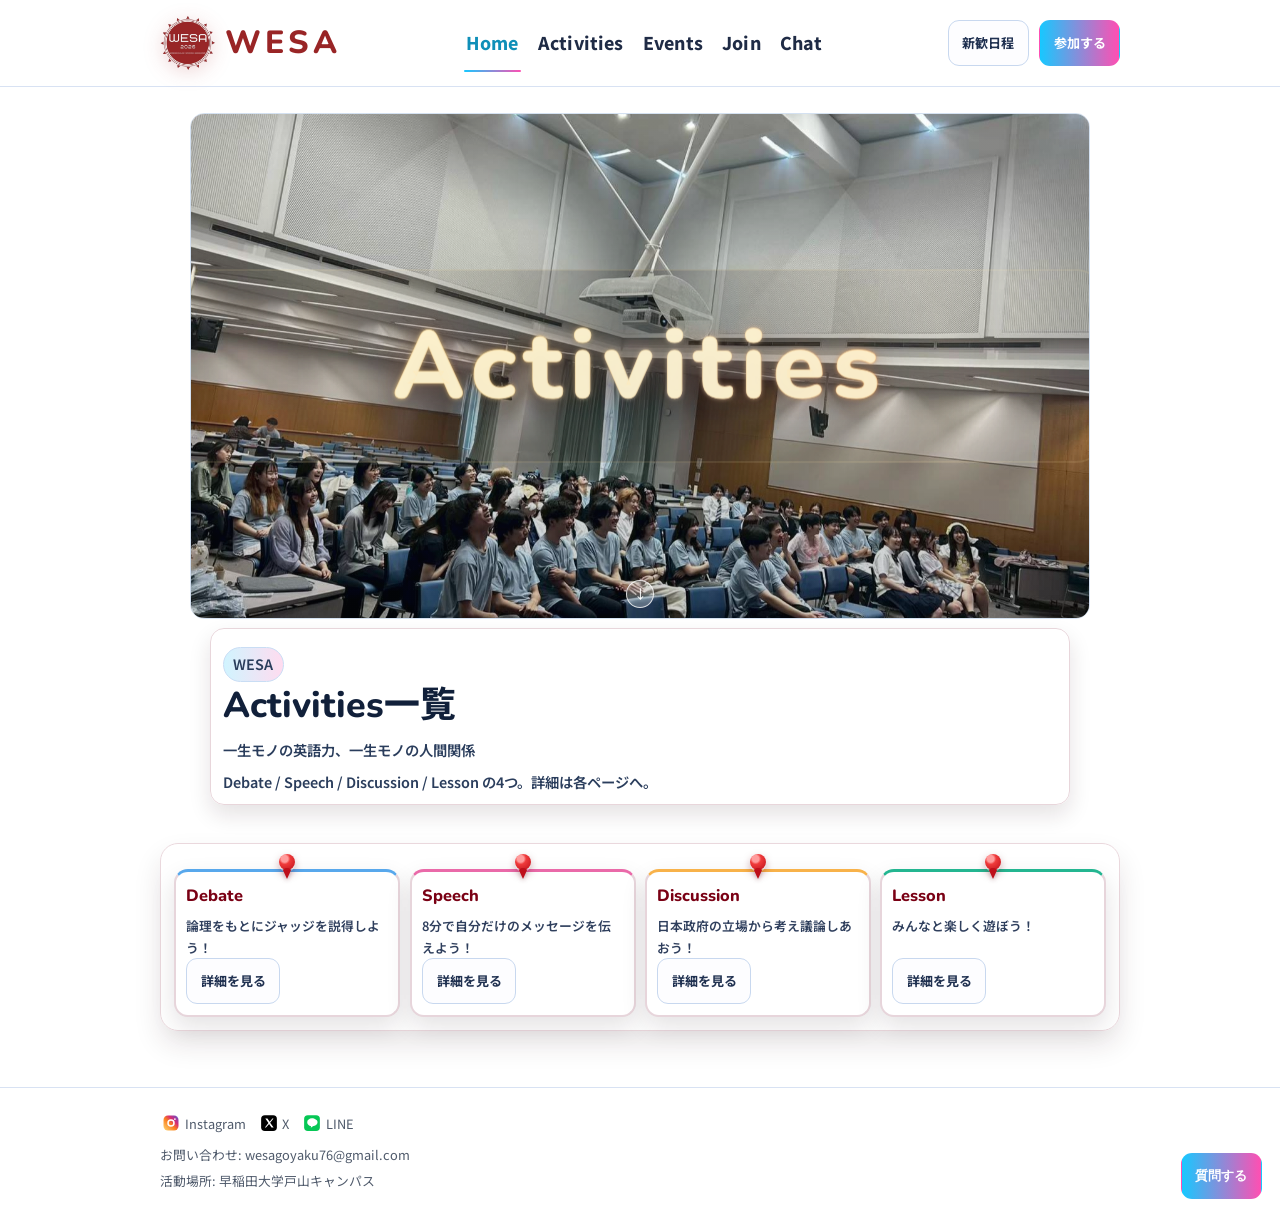
==== commit 0d8e27fd: "Update header with logo and navigation links" ====
--- a/activities.html
+++ b/activities.html
@@ -12,6 +12,18 @@
 <body class="page-activities">
   <header class="site-header">
     <div class="container header-row">
+      <a href="index.html" class="logo logo-with-mark">
+        <img class="logo-icon" src="WESA_icon.png" alt="" aria-hidden="true">
+        <span class="logo-text">WESA</span>
+      </a>
+      <nav class="main-nav" aria-label="主要ナビゲーション">
+        <a href="index.html" aria-current="page">Home</a>
+        <a href="activities.html">Activities</a>
+        <a href="events.html">Events</a>
+        <a href="join.html">Join</a>
+        <a href="chat.html">Chat</a>
+      </nav>
+      <!--
       <a href="index.html" class="logo">Activities</a>
       <nav class="main-nav" aria-label="主要ナビゲーション">
         <a href="index.html">Home</a>
@@ -20,6 +32,7 @@
         <a href="join.html">Join</a>
         <a href="chat.html">Chat</a>
       </nav>
+      -->
       <div class="header-cta">
         <a class="btn btn-secondary" href="events.html">新歓日程</a>
         <a class="btn btn-primary" href="join.html">参加する</a>
--- a/style.css
+++ b/style.css
@@ -1,3201 +1,3203 @@
-﻿@import url('https://fonts.googleapis.com/css2?family=Noto+Sans+JP:wght@400;500;700;800&family=Nunito:wght@700;800&display=swap');
-
-:root {
-  --text: #11203a;
-  --muted: #4f607d;
-  --line: #d8e2f3;
-  --card: #ffffff;
-  --shadow: 0 9px 24px rgba(22, 34, 68, 0.12);
-  --radius: 14px;
-  --accent-a: #17c8ff;
-  --accent-b: #ff4fb2;
-  --accent-c: #7657ff;
-  --dur-fast: 820ms;
-  --dur-mid: 1280ms;
-  --ease-pop: cubic-bezier(0.2, 0.9, 0.22, 1.12);
-}
-
-* {
-  box-sizing: border-box;
-  margin: 0;
-  padding: 0;
-}
-
-html {
-  width: 100%;
-  font-size: 80%;
-}
-
-body {
-  width: 100%;
-}
-
-body {
-  font-family: "Noto Sans JP", "Hiragino Kaku Gothic ProN", Meiryo, sans-serif;
-  color: var(--text);
-  font-size: 1rem;
-  background: #ffffff;
-  line-height: 1.7;
-  opacity: 1;
-  transform: none;
-  transition: opacity var(--dur-mid) ease, transform var(--dur-mid) ease;
-  position: relative;
-  overflow-x: hidden;
-}
-
-body::before,
-body::after {
-  content: "";
-  position: fixed;
-  inset: 0;
-  pointer-events: none;
-  z-index: -1;
-}
-
-body::before {
-  background: none;
-  background-repeat: no-repeat;
-  opacity: 0;
-  filter: blur(100px);
-  animation: mesh-float 26s ease-in-out infinite alternate;
-}
-
-body::after {
-  background: none;
-  opacity: 0;
-}
-
-body.page-ready {
-  opacity: 1;
-  transform: translateY(0);
-}
-
-body.page-leave {
-  opacity: 0;
-  transform: translateY(10px);
-}
-
-a {
-  color: inherit;
-  text-decoration: none;
-}
-
-img {
-  display: block;
-  width: 100%;
-  height: auto;
-}
-
-.container {
-  width: min(1000px, 88vw);
-  margin: 0 auto;
-}
-
-.site-header {
-  position: fixed;
-  inset: 0 0 auto 0;
-  z-index: 100;
-  background: rgba(255, 255, 255, 0.9);
-  border-bottom: 1px solid var(--line);
-  backdrop-filter: blur(9px);
-  transition: box-shadow var(--dur-fast) ease;
-}
-
-.site-header.is-scrolled {
-  box-shadow: 0 10px 26px rgba(19, 34, 71, 0.15);
-}
-
-.header-row {
-  min-height: 86px;
-  display: flex;
-  align-items: center;
-  justify-content: space-between;
-  gap: 1rem;
-  flex-wrap: nowrap;
-}
-
-.logo {
-  font-family: "Nunito", "Noto Sans JP", sans-serif;
-  font-weight: 800;
-  letter-spacing: 0.12em;
-  font-size: clamp(1.8rem, 3vw, 2.5rem);
-  background: linear-gradient(90deg, var(--accent-a), var(--accent-b));
-  -webkit-background-clip: text;
-  background-clip: text;
-  color: transparent;
-  text-shadow: 0 2px 0 rgba(17, 32, 58, 0.08);
-}
-
-.logo-with-mark {
-  display: inline-flex;
-  align-items: center;
-  gap: 0.72rem;
-}
-
-.logo-icon {
-  width: clamp(42px, 4.4vw, 56px);
-  aspect-ratio: 1;
-  flex: 0 0 auto;
-  display: block;
-  filter: drop-shadow(0 4px 10px rgba(166, 31, 36, 0.18));
-}
-
-.logo-text {
-  display: inline-block;
-}
-
-.main-nav {
-  display: flex;
-  gap: 1.18rem;
-  font-size: 1.12rem;
-  color: #1f2b45;
-  flex-wrap: nowrap;
-  white-space: nowrap;
-}
-
-.main-nav a,
-.footer-links a {
-  position: relative;
-  padding: 0.48rem 0.16rem;
-  transition: color var(--dur-fast) ease;
-}
-
-.main-nav a {
-  display: inline-flex;
-  align-items: center;
-  min-height: 54px;
-  font-size: clamp(1.16rem, 1.7vw, 1.38rem);
-  font-weight: 800;
-  letter-spacing: 0.01em;
-  white-space: nowrap;
-}
-
-.main-nav a:hover,
-.main-nav a[aria-current="page"],
-.footer-links a:hover {
-  color: #0f8fb8;
-}
-
-.main-nav a::after,
-.footer-links a::after {
-  content: "";
-  position: absolute;
-  left: 0;
-  right: 0;
-  bottom: -2px;
-  height: 2px;
-  border-radius: 999px;
-  background: linear-gradient(90deg, var(--accent-a), var(--accent-b));
-  transform-origin: left center;
-  transform: scaleX(0);
-  transition: transform var(--dur-mid) var(--ease-pop);
-}
-
-.main-nav a:hover::after,
-.main-nav a[aria-current="page"]::after,
-.footer-links a:hover::after {
-  transform: scaleX(1);
-}
-
-.header-cta {
-  display: flex;
-  gap: 0.8rem;
-  flex-wrap: nowrap;
-  white-space: nowrap;
-}
-
-.btn {
-  position: relative;
-  overflow: hidden;
-  display: inline-flex;
-  align-items: center;
-  justify-content: center;
-  min-height: 46px;
-  padding: 0 1.05rem;
-  border: 1px solid var(--line);
-  border-radius: 11px;
-  background: #fff;
-  font-size: 1.02rem;
-  font-weight: 700;
-  transition: transform var(--dur-fast) var(--ease-pop), border-color var(--dur-fast) ease, box-shadow var(--dur-fast) ease;
-}
-
-.btn::before {
-  content: "";
-  position: absolute;
-  inset: 0;
-  background: linear-gradient(110deg, transparent 10%, rgba(255, 255, 255, 0.44) 44%, transparent 82%);
-  transform: translateX(-120%);
-  transition: transform 780ms ease;
-}
-
-.btn:hover::before {
-  transform: translateX(120%);
-}
-
-.btn:hover {
-  transform: translateY(-3px);
-  box-shadow: 0 12px 24px rgba(20, 34, 64, 0.15);
-}
-
-.btn.is-pressed {
-  transform: scale(0.95);
-}
-
-.btn-primary {
-  background: linear-gradient(90deg, var(--accent-a), var(--accent-b));
-  border-color: transparent;
-  color: #fff;
-}
-
-.btn-secondary {
-  border-color: #c8d8ef;
-  color: #203151;
-  background: #fdfdff;
-}
-
-.header-cta .btn-primary {
-  animation: cta-pulse 4s ease-in-out infinite;
-}
-
-main {
-  padding-top: 106px;
-}
-
-.hero {
-  padding: 0.65rem 0 1.7rem;
-}
-
-.hero-media {
-  position: relative;
-  aspect-ratio: 16 / 9;
-  border-radius: var(--radius);
-  overflow: hidden;
-  border: 1px solid #d4e1f1;
-}
-
-.hero-media img {
-  height: 100%;
-  object-fit: cover;
-  transform: scale(1.03);
-  animation: hero-in var(--dur-mid) var(--ease-pop) both;
-}
-
-.hero-media::after {
-  content: "";
-  position: absolute;
-  inset: 0;
-  background: linear-gradient(180deg, rgba(255, 255, 255, 0.04), rgba(10, 20, 36, 0.2));
-}
-
-.hero-watermark {
-  position: absolute;
-  left: 50%;
-  top: 50%;
-  transform: translate(-50%, -50%);
-  z-index: 2;
-  text-align: center;
-  width: min(92%, 1040px);
-  color: rgba(255, 255, 255, 0.82);
-  font-family: "Nunito", "Noto Sans JP", sans-serif;
-  font-size: clamp(2.8rem, 10vw, 7.4rem);
-  font-weight: 800;
-  letter-spacing: 0.06em;
-  text-shadow: 0 8px 26px rgba(12, 20, 33, 0.2);
-}
-
-.hero-watermark::before {
-  content: "";
-  position: absolute;
-  inset: -8% -4%;
-  z-index: -1;
-  border-radius: 26px;
-  backdrop-filter: blur(2px);
-  background: radial-gradient(circle at center, rgba(0, 0, 0, 0.14), rgba(255, 255, 255, 0.09) 68%, transparent 100%);
-}
-
-.hero-watermark.luxe {
-  color: rgba(255, 246, 214, 0.9);
-  letter-spacing: 0.08em;
-  -webkit-text-stroke: 1px rgba(255, 234, 186, 0.65);
-  text-shadow:
-    0 10px 24px rgba(10, 12, 25, 0.38),
-    0 0 24px rgba(255, 199, 92, 0.24),
-    0 0 40px rgba(224, 64, 120, 0.15);
-  background: linear-gradient(120deg, rgba(255, 244, 207, 0.92), rgba(255, 214, 124, 0.92) 34%, rgba(255, 240, 214, 0.94) 52%, rgba(252, 164, 88, 0.9) 78%, rgba(255, 232, 188, 0.92));
-  -webkit-background-clip: text;
-  background-clip: text;
-  animation: watermark-slide-in 980ms cubic-bezier(0.2, 0.9, 0.22, 1.04) 120ms both, luxe-sheen 5.2s linear 1.2s infinite;
-}
-
-.hero-watermark.luxe::before {
-  inset: -10% -6%;
-  background: radial-gradient(circle at center, rgba(2, 4, 10, 0.26), rgba(255, 232, 188, 0.12) 64%, transparent 100%);
-  border: 1px solid rgba(255, 227, 172, 0.2);
-}
-
-.hero-scroll {
-  position: absolute;
-  left: 50%;
-  bottom: 10px;
-  transform: translateX(-50%);
-  z-index: 3;
-  width: 28px;
-  height: 28px;
-  border-radius: 999px;
-  border: 1px solid rgba(255, 255, 255, 0.78);
-  background: rgba(255, 255, 255, 0.28);
-  color: #fff;
-  display: grid;
-  place-items: center;
-  animation: scroll-pop 2.8s ease-in-out infinite;
-}
-
-.hero-copy {
-  margin-top: 0.75rem;
-  padding: 0.9rem 1rem;
-  width: 100%;
-  max-width: 100%;
-  background: rgba(255, 255, 255, 0.92);
-  border: 1px solid #e8d6db;
-  border-radius: 14px;
-  box-shadow: 0 10px 22px rgba(44, 18, 28, 0.12);
-}
-
-.hero h1,
-.hero h2 {
-  font-family: "Nunito", "Noto Sans JP", sans-serif;
-  font-size: clamp(1.85rem, 4.2vw, 3rem);
-  font-weight: 800;
-  line-height: 1.35;
-}
-
-.hero p {
-  margin-top: 0.58rem;
-  color: #2a3d5c;
-  font-size: clamp(1rem, 2vw, 1.2rem);
-  font-weight: 600;
-}
-
-.hero-catchcopy {
-  position: relative;
-  display: inline-flex;
-  width: fit-content;
-  max-width: 100%;
-  margin-top: 0.35rem;
-  padding: 0.24rem 1.05rem 0.32rem;
-  font-size: clamp(0.86rem, 2.9vw, 2.75rem);
-  font-weight: 900;
-  letter-spacing: 0.025em;
-  white-space: nowrap;
-  word-break: keep-all;
-  color: #0b1c38;
-  text-shadow: 0 6px 18px rgba(19, 42, 79, 0.24);
-  border-radius: 12px;
-  background: linear-gradient(90deg, rgba(255, 255, 255, 0.84), rgba(255, 246, 248, 0.82));
-  clip-path: none;
-  animation: catchcopy-glow 3.4s ease-in-out 800ms infinite;
-}
-
-.hero-catchcopy::after {
-  content: "";
-  position: absolute;
-  left: 0.62rem;
-  right: 0.62rem;
-  bottom: -6px;
-  height: 4px;
-  border-radius: 999px;
-  background: linear-gradient(90deg, #8e0000, #e64078);
-  opacity: 0.9;
-}
-
-.hero-actions {
-  margin-top: 0.9rem;
-  display: flex;
-  flex-wrap: wrap;
-  gap: 0.62rem;
-}
-
-.section {
-  padding: 1.8rem 0;
-}
-
-.section > .container {
-  background: rgba(255, 255, 255, 0.92);
-  border: 1px solid #ead8dd;
-  border-radius: 18px;
-  padding: clamp(0.9rem, 2vw, 1.2rem);
-  box-shadow: 0 14px 28px rgba(44, 18, 28, 0.11);
-}
-
-.section h2 {
-  font-family: "Nunito", "Noto Sans JP", sans-serif;
-  font-size: clamp(1.7rem, 3.4vw, 2.4rem);
-  font-weight: 800;
-  color: #780012;
-}
-
-.section > .container > p {
-  margin-top: 0.52rem;
-  color: #2e4161;
-  font-size: clamp(1rem, 1.8vw, 1.14rem);
-  font-weight: 600;
-}
-
-.grid {
-  margin-top: 0.9rem;
-  display: grid;
-  gap: 0.9rem;
-}
-
-.grid-3 {
-  grid-template-columns: repeat(3, minmax(0, 1fr));
-}
-
-.grid-4 {
-  grid-template-columns: repeat(4, minmax(0, 1fr));
-}
-
-.grid-5 {
-  grid-template-columns: repeat(5, minmax(0, 1fr));
-}
-
-.card {
-  position: relative;
-  background: #ffffff;
-  border: 2px solid #e7d5db;
-  border-radius: var(--radius);
-  box-shadow: 0 10px 24px rgba(34, 20, 28, 0.12);
-  padding: 0.9rem;
-}
-
-.card h3 {
-  font-family: "Nunito", "Noto Sans JP", sans-serif;
-  font-size: clamp(1.12rem, 2.2vw, 1.48rem);
-  font-weight: 800;
-  color: #7a0014;
-}
-
-.card p,
-.card li,
-.card dd {
-  margin-top: 0.38rem;
-  color: #2f3f5d;
-  font-size: clamp(0.96rem, 1.7vw, 1.08rem);
-  font-weight: 600;
-}
-
-.card ul {
-  margin: 0.45rem 0 0.2rem 1rem;
-}
-
-.meta {
-  color: #647089;
-  font-size: 0.94rem;
-}
-
-.activities-card {
-  display: flex;
-  flex-direction: column;
-  border-top: 3px solid transparent;
-  transition: transform var(--dur-fast) var(--ease-pop), box-shadow var(--dur-fast) ease, background-color var(--dur-fast) ease;
-}
-
-.activities-card .hero-actions {
-  margin-top: auto;
-}
-
-.activities-card::after {
-  content: "";
-  position: absolute;
-  left: 11px;
-  right: 11px;
-  bottom: 10px;
-  height: 2px;
-  border-radius: 999px;
-  background: linear-gradient(90deg, var(--accent-a), var(--accent-b));
-  transform-origin: left center;
-  transform: scaleX(0);
-  transition: transform var(--dur-mid) var(--ease-pop);
-}
-
-.activities-card::before {
-  content: "";
-  position: absolute;
-  top: 8px;
-  right: 8px;
-  width: 14px;
-  height: 14px;
-  border-radius: 999px;
-  background: rgba(23, 200, 255, 0.35);
-  opacity: 0;
-  transform: scale(0.5);
-  transition: opacity var(--dur-fast) ease, transform var(--dur-fast) var(--ease-pop);
-}
-
-.activities-card:hover {
-  transform: translateY(-4px) scale(1.03);
-  box-shadow: 0 16px 30px rgba(22, 34, 68, 0.18);
-}
-
-.activities-card:hover::after {
-  transform: scaleX(1);
-}
-
-.activities-card:hover::before {
-  opacity: 1;
-  transform: scale(1.2);
-}
-
-.activities-card.debate {
-  border-top-color: #58a8ec;
-}
-
-.activities-card.speech {
-  border-top-color: #ea6aa9;
-}
-
-.activities-card.discussion {
-  border-top-color: #f8b24a;
-}
-
-.activities-card.lesson {
-  border-top-color: #24b691;
-}
-
-.activities-card.debate:hover {
-  background: rgba(88, 168, 236, 0.15);
-}
-
-.activities-card.speech:hover {
-  background: rgba(234, 106, 169, 0.15);
-}
-
-.activities-card.discussion:hover {
-  background: rgba(248, 178, 74, 0.17);
-}
-
-.activities-card.lesson:hover {
-  background: rgba(36, 182, 145, 0.16);
-}
-
-.events-card {
-  transition: transform var(--dur-fast) var(--ease-pop), box-shadow var(--dur-fast) ease, background-color var(--dur-fast) ease;
-}
-
-.events-card::after {
-  content: "";
-  position: absolute;
-  left: 11px;
-  right: 11px;
-  bottom: 10px;
-  height: 2px;
-  border-radius: 999px;
-  background: linear-gradient(90deg, #ff8b3d, #ff4fb2);
-  transform-origin: left center;
-  transform: scaleX(0);
-  transition: transform var(--dur-mid) var(--ease-pop);
-}
-
-.events-card::before {
-  content: "";
-  position: absolute;
-  top: 10px;
-  right: 10px;
-  width: 12px;
-  height: 12px;
-  border-radius: 999px;
-  background: rgba(255, 139, 61, 0.36);
-  opacity: 0;
-  transform: scale(0.5);
-  transition: opacity var(--dur-fast) ease, transform var(--dur-fast) var(--ease-pop);
-}
-
-.events-card:hover {
-  transform: translateY(-4px) scale(1.02);
-  box-shadow: 0 16px 30px rgba(22, 34, 68, 0.18);
-  background: rgba(255, 143, 94, 0.09);
-}
-
-.events-card:hover::after {
-  transform: scaleX(1);
-}
-
-.events-card:hover::before {
-  opacity: 1;
-  transform: scale(1.2);
-}
-
-.timeline {
-  margin-top: 1rem;
-  display: flex;
-  flex-wrap: wrap;
-  gap: 0.5rem;
-}
-
-.timeline-step {
-  display: inline-flex;
-  align-items: center;
-  min-height: 37px;
-  padding: 0 0.8rem;
-  border-radius: 999px;
-  border: 1px solid #d2e0f0;
-  background: #fcfdff;
-  font-size: 1.03rem;
-}
-
-.power-grid {
-  margin-top: 1rem;
-  display: grid;
-  grid-template-columns: repeat(2, minmax(0, 1fr));
-  gap: 0.7rem;
-}
-
-.power-item {
-  display: grid;
-  grid-template-columns: 22px 1fr;
-  gap: 0.6rem;
-}
-
-.power-dot {
-  width: 15px;
-  height: 15px;
-  border-radius: 999px;
-  margin-top: 0.26rem;
-  background: linear-gradient(180deg, var(--accent-a), var(--accent-b));
-}
-
-.step-grid {
-  margin-top: 0.95rem;
-  display: grid;
-  grid-template-columns: repeat(3, minmax(0, 1fr));
-  gap: 0.8rem;
-}
-
-.step-card {
-  border: 1px dashed #c6d7ef;
-  background: #fbfcff;
-}
-
-.tab-head {
-  display: flex;
-  gap: 0.5rem;
-  margin-top: 0.6rem;
-}
-
-.tab-btn {
-  min-height: 35px;
-  padding: 0 0.8rem;
-  border: 1px solid #d4deec;
-  border-radius: 999px;
-  background: #fff;
-  font-size: 0.95rem;
-  cursor: pointer;
-}
-
-.tab-btn[aria-selected="true"] {
-  border-color: #99cdee;
-  background: linear-gradient(90deg, rgba(44, 200, 242, 0.2), rgba(255, 94, 178, 0.2));
-}
-
-.tab-panel {
-  margin-top: 0.7rem;
-}
-
-.tab-panel[hidden] {
-  display: none;
-}
-
-.table-wrap {
-  overflow-x: auto;
-  margin-top: 0.8rem;
-}
-
-table {
-  width: 100%;
-  border-collapse: collapse;
-  font-size: 1rem;
-}
-
-th,
-td {
-  border: 1px solid #dce5f1;
-  padding: 0.62rem;
-  text-align: left;
-  vertical-align: top;
-}
-
-th {
-  background: #f7fbff;
-  font-weight: 700;
-}
-
-.wide-schedule-table {
-  min-width: 980px;
-}
-
-.wide-schedule-table th,
-.wide-schedule-table td {
-  padding: 0.82rem 1rem;
-}
-
-.camp-page .table-wrap table {
-  font-size: 1.08rem;
-}
-
-.camp-page .table-wrap th,
-.camp-page .table-wrap td {
-  padding: 0.86rem 1.02rem;
-}
-
-.camp-page .section article.card > ul li,
-.camp-page .event-detail-list li {
-  font-size: 1.06rem;
-  line-height: 1.62;
-}
-
-.gallery {
-  margin-top: 0.8rem;
-  display: grid;
-  grid-template-columns: 1.35fr 1fr;
-  gap: 0.72rem;
-}
-
-.gallery-main,
-.gallery-mini img {
-  border-radius: 11px;
-  border: 3px solid #ffffff;
-  outline: 2px solid #ddc2ca;
-  overflow: hidden;
-  aspect-ratio: 16 / 9;
-  object-fit: cover;
-  box-shadow: 0 12px 24px rgba(44, 18, 28, 0.14);
-}
-
-.gallery-mini {
-  display: grid;
-  grid-template-columns: repeat(2, minmax(0, 1fr));
-  gap: 0.72rem;
-}
-
-.gallery-mini img,
-.gallery-main {
-  transition: transform var(--dur-fast) var(--ease-pop), border-color var(--dur-fast) ease;
-  cursor: zoom-in;
-}
-
-.gallery-mini img:hover,
-.gallery-main:hover {
-  transform: translateY(-2px) scale(1.05);
-  border-color: #90c4ef;
-}
-
-.faq-item {
-  border-top: 1px solid var(--line);
-  padding-top: 0.8rem;
-  margin-top: 0.8rem;
-}
-
-.faq-item dt {
-  font-weight: 700;
-}
-
-.faq-item dd {
-  margin-top: 0.25rem;
-}
-
-.site-footer {
-  margin-top: 2.8rem;
-  border-top: 1px solid var(--line);
-  padding: 1.45rem 0 2rem;
-  color: #4f5a6b;
-  font-size: 1rem;
-}
-
-.footer-row {
-  display: grid;
-  gap: 0.3rem;
-}
-
-.footer-links {
-  display: flex;
-  flex-wrap: wrap;
-  gap: 0.78rem;
-}
-
-.footer-links a {
-  display: inline-flex;
-  align-items: center;
-  gap: 0.35rem;
-}
-
-.footer-links a[href*="instagram.com"]::before,
-.footer-links a[href*="x.com"]::before,
-.footer-links a[href*="line.me"]::before {
-  content: "";
-  width: 18px;
-  height: 18px;
-  background-size: contain;
-  background-repeat: no-repeat;
-  background-position: center;
-}
-
-.footer-links a[href*="instagram.com"]::before {
-  background-image: url("data:image/svg+xml,%3Csvg xmlns='http://www.w3.org/2000/svg' viewBox='0 0 24 24'%3E%3Cdefs%3E%3ClinearGradient id='ig' x1='0' y1='1' x2='1' y2='0'%3E%3Cstop offset='0' stop-color='%23feda75'/%3E%3Cstop offset='0.45' stop-color='%23fa7e1e'/%3E%3Cstop offset='0.68' stop-color='%23d62976'/%3E%3Cstop offset='1' stop-color='%234f5bd5'/%3E%3C/linearGradient%3E%3C/defs%3E%3Crect x='2' y='2' width='20' height='20' rx='6' fill='url(%23ig)'/%3E%3Ccircle cx='12' cy='12' r='4' fill='none' stroke='white' stroke-width='2'/%3E%3Ccircle cx='17.2' cy='6.8' r='1.2' fill='white'/%3E%3C/svg%3E");
-}
-
-.footer-links a[href*="line.me"]::before {
-  background-image: url("data:image/svg+xml,%3Csvg xmlns='http://www.w3.org/2000/svg' viewBox='0 0 24 24'%3E%3Crect x='1.5' y='1.5' width='21' height='21' rx='5' fill='%2306c755'/%3E%3Cpath d='M12 5.8c-3.5 0-6.4 2.3-6.4 5.2 0 2.6 2.2 4.8 5.2 5.2l-.4 2.2 2.9-2.2H13c3.5 0 6.4-2.3 6.4-5.2S15.5 5.8 12 5.8z' fill='white'/%3E%3C/svg%3E");
-}
-
-.footer-links a[href*="x.com"]::before {
-  background-image: url("data:image/svg+xml,%3Csvg xmlns='http://www.w3.org/2000/svg' viewBox='0 0 24 24'%3E%3Crect x='1.5' y='1.5' width='21' height='21' rx='5' fill='%23000'/%3E%3Cpath d='M7.1 6h2.8l3 4.3L16.5 6H18l-4.5 5.5L18.2 18h-2.8l-3.3-4.7L8 18H6.5l4.8-5.9L7.1 6z' fill='white'/%3E%3C/svg%3E");
-}
-
-.chat-fab {
-  position: fixed;
-  right: 18px;
-  bottom: 18px;
-  z-index: 120;
-  animation: pop-in var(--dur-mid) var(--ease-pop) both;
-}
-
-.chat-widget {
-  position: fixed;
-  right: 18px;
-  bottom: 68px;
-  z-index: 120;
-  width: min(360px, calc(100vw - 28px));
-  background: linear-gradient(170deg, #ffffff, #f8fcff);
-  border: 1px solid #d9e3f2;
-  border-radius: 14px;
-  box-shadow: 0 12px 27px rgba(19, 35, 69, 0.16);
-  padding: 0.8rem;
-  opacity: 0;
-  transform: translateY(10px) scale(0.93);
-  transition: opacity var(--dur-mid) ease, transform var(--dur-mid) var(--ease-pop);
-}
-
-.chat-widget::before {
-  content: "";
-  position: absolute;
-  right: -16px;
-  top: -14px;
-  width: 54px;
-  height: 54px;
-  border-radius: 999px;
-  background: radial-gradient(circle, rgba(255, 79, 178, 0.28), rgba(23, 200, 255, 0.14), transparent);
-}
-
-.chat-widget[hidden] {
-  display: none;
-}
-
-.chat-widget.is-open {
-  opacity: 1;
-  transform: translateY(0) scale(1);
-}
-
-.chat-widget h3 {
-  font-family: "Nunito", "Noto Sans JP", sans-serif;
-  font-size: 1.15rem;
-}
-
-.chat-widget input {
-  margin-top: 0.62rem;
-  width: 100%;
-  min-height: 40px;
-  border: 1px solid #d4dfef;
-  border-radius: 10px;
-  padding: 0 0.64rem;
-  font-size: 1rem;
-}
-
-.quick-list {
-  margin-top: 0.62rem;
-  display: grid;
-  grid-template-columns: 1fr;
-  gap: 0.48rem;
-}
-
-.quick-list button {
-  text-align: left;
-  min-height: 36px;
-  border: 1px solid #cfe0f4;
-  border-radius: 11px;
-  background: linear-gradient(90deg, rgba(23, 200, 255, 0.12), rgba(255, 79, 178, 0.12));
-  padding: 0 0.62rem;
-  font-size: 0.94rem;
-  cursor: pointer;
-  transition: transform var(--dur-fast) var(--ease-pop), border-color var(--dur-fast) ease;
-}
-
-.quick-list button:hover {
-  transform: translateY(-2px) scale(1.02);
-  border-color: #a6c8ea;
-}
-
-.answer-box {
-  margin-top: 0.66rem;
-  border: 1px solid #e1e7f2;
-  background: #fbfdff;
-  border-radius: 10px;
-  padding: 0.68rem;
-  font-size: 0.92rem;
-}
-
-.related-links {
-  margin-top: 0.56rem;
-  display: flex;
-  flex-wrap: wrap;
-  gap: 0.45rem;
-}
-
-.related-links a {
-  border: 1px solid #d5e1f1;
-  border-radius: 999px;
-  padding: 0.21rem 0.6rem;
-  font-size: 0.84rem;
-  background: #fff;
-}
-
-.line-entry {
-  margin-bottom: 0.9rem;
-  display: inline-flex;
-  align-items: center;
-  gap: 0.62rem;
-  align-self: center;
-  border: 1px solid #cfe0f4;
-  border-radius: 999px;
-  padding: 0.5rem 0.9rem;
-  background: #fff;
-  color: #21304d;
-  font-weight: 800;
-  font-size: 1rem;
-  box-shadow: 0 8px 20px rgba(20, 34, 64, 0.12);
-}
-
-.join-entry-links {
-  margin-bottom: 0.9rem;
-  display: flex;
-  align-items: center;
-  justify-content: center;
-  gap: 0.55rem;
-  flex-wrap: wrap;
-}
-
-.join-logo {
-  width: 24px;
-  height: 24px;
-  background-size: contain;
-  background-repeat: no-repeat;
-  background-position: center;
-}
-
-.join-logo.insta {
-  background-image: url("data:image/svg+xml,%3Csvg xmlns='http://www.w3.org/2000/svg' viewBox='0 0 24 24'%3E%3Cdefs%3E%3ClinearGradient id='ig2' x1='0' y1='1' x2='1' y2='0'%3E%3Cstop offset='0' stop-color='%23feda75'/%3E%3Cstop offset='0.45' stop-color='%23fa7e1e'/%3E%3Cstop offset='0.68' stop-color='%23d62976'/%3E%3Cstop offset='1' stop-color='%234f5bd5'/%3E%3C/linearGradient%3E%3C/defs%3E%3Crect x='2' y='2' width='20' height='20' rx='6' fill='url(%23ig2)'/%3E%3Ccircle cx='12' cy='12' r='4' fill='none' stroke='white' stroke-width='2'/%3E%3Ccircle cx='17.2' cy='6.8' r='1.2' fill='white'/%3E%3C/svg%3E");
-}
-
-.join-logo.line {
-  background-image: url("data:image/svg+xml,%3Csvg xmlns='http://www.w3.org/2000/svg' viewBox='0 0 24 24'%3E%3Crect x='1.5' y='1.5' width='21' height='21' rx='5' fill='%2306c755'/%3E%3Cpath d='M12 5.8c-3.5 0-6.4 2.3-6.4 5.2 0 2.6 2.2 4.8 5.2 5.2l-.4 2.2 2.9-2.2H13c3.5 0 6.4-2.3 6.4-5.2S15.5 5.8 12 5.8z' fill='white'/%3E%3C/svg%3E");
-}
-
-.home-instagram-entry {
-  gap: 0.72rem;
-}
-
-.home-instagram-photo,
-.home-line-photo,
-.home-x-photo {
-  width: 46px;
-  height: 46px;
-  border-radius: 999px;
-  border: 2px solid #ffffff;
-  outline: 1px solid #dcb8c3;
-  box-shadow: 0 6px 12px rgba(30, 18, 36, 0.18);
-  flex: 0 0 46px;
-}
-
-.home-instagram-photo,
-.home-line-photo {
-  object-fit: cover;
-}
-
-.home-line-entry {
-  gap: 0.72rem;
-}
-
-.home-x-entry {
-  gap: 0.72rem;
-}
-
-.home-x-photo {
-  display: inline-block;
-  background-color: #0b0d10;
-  background-image: url("data:image/svg+xml,%3Csvg xmlns='http://www.w3.org/2000/svg' viewBox='0 0 24 24'%3E%3Cpath d='M7.2 5.8h2.8l2.6 3.7L15.8 5.8h1.9l-4.1 4.9 4.4 7.4h-2.8l-2.9-4.8-4 4.8H6.4l4.7-5.7L7.2 5.8z' fill='white'/%3E%3C/svg%3E");
-  background-repeat: no-repeat;
-  background-position: center;
-  background-size: 64% 64%;
-}
-
-.speech-instagram-entry {
-  display: flex;
-  flex-direction: column;
-  align-items: center;
-  gap: 0.45rem;
-}
-
-.speech-instagram-label {
-  font-size: clamp(1.22rem, 2.2vw, 1.55rem);
-  font-weight: 900;
-  line-height: 1.3;
-}
-
-.speech-instagram-link {
-  align-items: center;
-  gap: 0.5rem;
-  font-size: 1.08rem;
-  font-weight: 800;
-  line-height: 1;
-  padding-top: 0.52rem;
-  padding-bottom: 0.52rem;
-}
-
-.speech-instagram-link .join-logo {
-  width: 28px;
-  height: 28px;
-  flex: 0 0 28px;
-}
-
-.speech-icon-link {
-  display: inline-block;
-  border-radius: 999px;
-  transition: transform var(--dur-fast) var(--ease-pop), box-shadow var(--dur-fast) ease;
-}
-
-.speech-icon-link:hover {
-  transform: translateY(-3px) scale(1.03);
-  box-shadow: 0 14px 24px rgba(18, 30, 55, 0.2);
-}
-
-.speech-icon-img {
-  width: clamp(120px, 22vw, 180px);
-  aspect-ratio: 1 / 1;
-  object-fit: cover;
-  border-radius: 999px;
-  border: 3px solid #ffffff;
-  outline: 2px solid #ddc2ca;
-  box-shadow: 0 10px 22px rgba(44, 18, 28, 0.18);
-}
-
-.lightbox {
-  position: fixed;
-  inset: 0;
-  z-index: 180;
-  display: grid;
-  place-items: center;
-  background: rgba(10, 16, 26, 0.74);
-  opacity: 0;
-  pointer-events: none;
-  transition: opacity var(--dur-mid) ease;
-  padding: 24px;
-}
-
-.lightbox.is-open {
-  opacity: 1;
-  pointer-events: auto;
-}
-
-.lightbox img {
-  width: min(1020px, 92vw);
-  max-height: 84vh;
-  object-fit: contain;
-  border-radius: 12px;
-  border: 1px solid rgba(255, 255, 255, 0.5);
-  transform: scale(1.04);
-  transition: transform var(--dur-mid) var(--ease-pop);
-}
-
-.lightbox.is-open img {
-  transform: scale(1);
-}
-
-.js-reveal {
-  opacity: 0;
-  transform: translateY(18px) scale(0.84) rotate(-2deg);
-  border-radius: 30px 18px 28px 16px;
-  transition: opacity var(--dur-mid) ease, transform var(--dur-mid) var(--ease-pop), border-radius var(--dur-mid) var(--ease-pop);
-}
-
-.js-reveal.is-visible {
-  opacity: 1;
-  transform: translateY(0) scale(1) rotate(0deg);
-  border-radius: var(--radius);
-}
-
-.hero-copy.js-reveal.is-visible {
-  animation: copy-soft-in 980ms cubic-bezier(0.2, 0.9, 0.22, 1.04) both;
-}
-
-.hero-media.js-reveal.is-visible img {
-  animation: hero-in var(--dur-mid) var(--ease-pop) both, hero-kenburns 8s ease-in-out 1s infinite alternate;
-}
-
-.section.is-visible h2 {
-  animation: section-title-in 860ms cubic-bezier(0.2, 0.9, 0.22, 1.04) both;
-}
-
-.section.is-visible .grid > .card,
-.section.is-visible .grid > a,
-.section.is-visible .grid > article {
-  animation-duration: var(--dur-mid);
-  animation-timing-function: var(--ease-pop);
-  animation-fill-mode: both;
-  animation-name: rise-in;
-  position: relative;
-  overflow: visible;
-}
-
-.section.is-visible .grid > :nth-child(odd) { animation-name: rise-in-left; }
-.section.is-visible .grid > :nth-child(even) { animation-name: rise-in-right; }
-.section.is-visible .grid > :nth-child(3n) { animation-name: rise-in-pop; }
-
-.section.is-visible .grid > :nth-child(1) { animation-delay: 100ms; }
-.section.is-visible .grid > :nth-child(2) { animation-delay: 210ms; }
-.section.is-visible .grid > :nth-child(3) { animation-delay: 320ms; }
-.section.is-visible .grid > :nth-child(4) { animation-delay: 430ms; }
-.section.is-visible .grid > :nth-child(5) { animation-delay: 540ms; }
-
-.section.is-visible .grid > .events-card::before,
-.section.is-visible .grid > .schedule-item::before,
-.section.is-visible .grid > .event-center::before,
-.section.is-visible .grid > .activities-card::before,
-.section.is-visible .grid > .welcome-item::before {
-  content: "";
-  position: absolute;
-  top: -18px;
-  left: 50%;
-  width: 16px;
-  height: 16px;
-  background: radial-gradient(circle at 35% 30%, #ff9c9c 0 22%, #ef3b3b 36%, #be0f1a 100%);
-  border-radius: 999px;
-  transform: translateX(-50%) translateY(-12px) scale(0.55);
-  opacity: 0;
-  box-shadow: 0 2px 0 rgba(255, 255, 255, 0.45), 0 4px 8px rgba(102, 14, 25, 0.35);
-  animation: pin-drop 900ms cubic-bezier(0.22, 1.1, 0.26, 1) both;
-}
-
-.section.is-visible .grid > .events-card::after,
-.section.is-visible .grid > .schedule-item::after,
-.section.is-visible .grid > .event-center::after,
-.section.is-visible .grid > .activities-card::after,
-.section.is-visible .grid > .welcome-item::after {
-  content: "";
-  position: absolute;
-  top: -4px;
-  left: 50%;
-  width: 0;
-  height: 0;
-  border-left: 5px solid transparent;
-  border-right: 5px solid transparent;
-  border-top: 11px solid #be0f1a;
-  transform: translateX(-50%) translateY(-10px) scale(0.6);
-  opacity: 0;
-  filter: drop-shadow(0 2px 2px rgba(102, 14, 25, 0.3));
-  animation: pin-needle-drop 900ms cubic-bezier(0.22, 1.1, 0.26, 1) both;
-}
-
-.section.is-visible .grid > :nth-child(1)::before { animation-delay: 180ms; }
-.section.is-visible .grid > :nth-child(2)::before { animation-delay: 290ms; }
-.section.is-visible .grid > :nth-child(3)::before { animation-delay: 400ms; }
-.section.is-visible .grid > :nth-child(4)::before { animation-delay: 510ms; }
-.section.is-visible .grid > :nth-child(5)::before { animation-delay: 620ms; }
-.section.is-visible .grid > :nth-child(1)::after { animation-delay: 180ms; }
-.section.is-visible .grid > :nth-child(2)::after { animation-delay: 290ms; }
-.section.is-visible .grid > :nth-child(3)::after { animation-delay: 400ms; }
-.section.is-visible .grid > :nth-child(4)::after { animation-delay: 510ms; }
-.section.is-visible .grid > :nth-child(5)::after { animation-delay: 620ms; }
-
-.wesa-highlight {
-  margin-top: 0.75rem;
-  display: inline-flex;
-  align-items: center;
-  gap: 0.45rem;
-  font-size: 1.08rem;
-  font-weight: 800;
-  padding: 0.35rem 0.78rem;
-  border-radius: 999px;
-  border: 1px solid #c9ddf4;
-  background: linear-gradient(90deg, rgba(23, 200, 255, 0.2), rgba(255, 79, 178, 0.2));
-}
-
-.hero-question {
-  font-size: clamp(1.35rem, 3.2vw, 2rem);
-  font-weight: 800;
-  color: #8e0000;
-  background: #ffffff;
-  border: 2px solid #8e0000;
-  box-shadow: 0 6px 14px rgba(24, 30, 44, 0.12);
-  animation: hero-question-slide 860ms cubic-bezier(0.2, 0.9, 0.22, 1.04) 120ms both;
-}
-
-.home-film {
-  padding: 0.5rem 0 1rem;
-}
-
-.home-legacy {
-  padding: 0.2rem 0 1rem;
-}
-
-.home-legacy .container {
-  text-align: center;
-}
-
-.home-legacy-text {
-  margin: 0;
-  font-family: "Nunito", "Noto Sans JP", sans-serif;
-  font-size: clamp(1.6rem, 4.2vw, 3rem);
-  font-weight: 900;
-  letter-spacing: 0.02em;
-  color: #7c0013;
-  text-shadow: 0 8px 20px rgba(124, 0, 19, 0.18);
-  opacity: 0;
-  transform: translateY(28px);
-}
-
-.home-legacy.is-visible .home-legacy-text {
-  animation: home-legacy-rise 880ms cubic-bezier(0.2, 0.9, 0.22, 1.04) 120ms forwards;
-}
-
-.film-wrap {
-  position: relative;
-  overflow: hidden;
-  height: 340px;
-  display: grid;
-  grid-template-columns: repeat(2, minmax(0, 1fr));
-  gap: 0.7rem;
-  perspective: 900px;
-}
-
-.film-wrap::before,
-.film-wrap::after {
-  content: "";
-  position: absolute;
-  left: 0;
-  right: 0;
-  height: 52px;
-  z-index: 2;
-  pointer-events: none;
-}
-
-.film-wrap::before {
-  top: 0;
-  background: linear-gradient(180deg, rgba(253, 252, 255, 0.97), transparent);
-}
-
-.film-wrap::after {
-  bottom: 0;
-  background: linear-gradient(0deg, rgba(253, 252, 255, 0.97), transparent);
-}
-
-.film-rail {
-  position: relative;
-  border-radius: 14px;
-  border: 1px dashed #bfd4ef;
-  background: rgba(255, 255, 255, 0.78);
-  padding: 0.48rem;
-  display: flex;
-  flex-direction: column;
-  gap: 0.48rem;
-  transform: rotateX(8deg);
-  will-change: transform;
-}
-
-.film-rail img {
-  width: 100%;
-  aspect-ratio: 16 / 9;
-  object-fit: cover;
-  border-radius: 9px;
-  border: 1px solid #d3e2f3;
-}
-
-.film-rail.left {
-  animation: none;
-}
-
-.film-rail.right {
-  animation: none;
-}
-
-.home-focus h2 {
-  font-size: clamp(1.9rem, 4.2vw, 2.8rem);
-}
-
-.home-focus .grid {
-  gap: 1rem;
-}
-
-.home-officers-section .grid {
-  grid-template-columns: minmax(0, 1fr);
-}
-
-.officers-card {
-  max-width: 760px;
-  margin: 0 auto;
-  display: flex;
-  flex-direction: column;
-}
-
-.officers-card .external-entry {
-  margin-top: auto;
-}
-
-.officer-thumb {
-  width: min(340px, 100%);
-  aspect-ratio: 4 / 5;
-  object-fit: cover;
-  object-position: center 22%;
-  margin: 0;
-  cursor: zoom-in;
-  border-radius: 14px;
-  border-width: 4px;
-  transition: transform var(--dur-fast) var(--ease-pop), box-shadow var(--dur-fast) ease;
-}
-
-.officer-thumb:hover {
-  transform: translateY(-2px) scale(1.03);
-  box-shadow: 0 12px 24px rgba(18, 30, 55, 0.2);
-}
-
-.officers-list {
-  grid-template-columns: 1fr;
-  gap: 1.2rem;
-}
-
-.officer-item {
-  display: grid;
-  grid-template-columns: minmax(250px, 340px) 1fr;
-  gap: 1.2rem;
-  align-items: center;
-  border-top: 5px solid transparent;
-  padding: 1rem 1.1rem;
-  min-height: 270px;
-}
-
-.officer-item .event-thumb {
-  margin-bottom: 0;
-}
-
-.officer-meta {
-  display: grid;
-  align-content: center;
-}
-
-.officer-meta h3 {
-  margin-top: 0;
-  font-size: clamp(1.4rem, 2.2vw, 1.8rem);
-}
-
-.officer-meta p {
-  margin-top: 0.28rem;
-  font-size: 1.02rem;
-  line-height: 1.55;
-}
-
-.section.is-visible .officer-item.from-left {
-  animation: officer-in-left 1280ms cubic-bezier(0.2, 0.9, 0.22, 1.04) both;
-}
-
-.section.is-visible .officer-item.from-right {
-  animation: officer-in-right 1280ms cubic-bezier(0.2, 0.9, 0.22, 1.04) both;
-}
-
-.section.is-visible .officers-list > :nth-child(1) { animation-delay: 110ms; }
-.section.is-visible .officers-list > :nth-child(2) { animation-delay: 210ms; }
-.section.is-visible .officers-list > :nth-child(3) { animation-delay: 310ms; }
-.section.is-visible .officers-list > :nth-child(4) { animation-delay: 410ms; }
-.section.is-visible .officers-list > :nth-child(5) { animation-delay: 510ms; }
-
-.officers-list .officer-item:nth-child(1) {
-  border-top-color: #f08a24;
-  background: #ffffff;
-}
-
-.officers-list .officer-item:nth-child(1) .officer-meta h3 {
-  color: #c4680d;
-}
-
-.officers-list .officer-item:nth-child(2) {
-  border-top-color: #d62828;
-  background: #ffffff;
-}
-
-.officers-list .officer-item:nth-child(2) .officer-meta h3 {
-  color: #aa1010;
-}
-
-.officers-list .officer-item:nth-child(3) {
-  border-top-color: #2a9d4b;
-  background: #ffffff;
-}
-
-.officers-list .officer-item:nth-child(3) .officer-meta h3 {
-  color: #1f7c3a;
-}
-
-.officers-list .officer-item:nth-child(4) {
-  border-top-color: #222222;
-  background: #ffffff;
-}
-
-.officers-list .officer-item:nth-child(4) .officer-meta h3 {
-  color: #111111;
-}
-
-.officers-list .officer-item:nth-child(5) {
-  border-top-color: #1f6fe5;
-  background: #ffffff;
-}
-
-.officers-list .officer-item:nth-child(5) .officer-meta h3 {
-  color: #1454b8;
-}
-
-.page-officers {
-  background: #ffffff;
-  color: var(--text);
-}
-
-.page-officers .container {
-  width: min(1160px, 92vw);
-}
-
-.page-officers::before {
-  background: none;
-  opacity: 0;
-  filter: none;
-}
-
-.page-officers::after {
-  background: none;
-  opacity: 0;
-}
-
-.page-officers .site-header {
-  background: rgba(255, 255, 255, 0.9);
-  border-bottom: 1px solid var(--line);
-  backdrop-filter: blur(9px);
-}
-
-.page-officers .main-nav {
-  color: #1f2b45;
-}
-
-.page-officers .main-nav a:hover,
-.page-officers .main-nav a[aria-current="page"] {
-  color: #0f8fb8;
-}
-
-.page-officers .section > .container {
-  background: rgba(255, 255, 255, 0.96);
-  border: 1px solid #dfe9f7;
-  box-shadow: 0 16px 32px rgba(22, 34, 68, 0.14);
-}
-
-.page-officers .section h2 {
-  color: #780012;
-  font-size: clamp(2.2rem, 4.1vw, 3rem);
-}
-
-.page-officers .section > .container > p {
-  color: #2e4161;
-  font-size: clamp(1.18rem, 2.2vw, 1.42rem);
-}
-
-.page-officers .card {
-  background: linear-gradient(180deg, #ffffff, #f8fbff);
-  border-color: #d7e3f4;
-  box-shadow: 0 12px 24px rgba(22, 34, 68, 0.12);
-}
-
-.page-officers .card p,
-.page-officers .card li,
-.page-officers .card dd {
-  color: #2f3f5d;
-}
-
-.officer-hero {
-  padding-bottom: 1.2rem;
-}
-
-.officer-hero-grid {
-  display: grid;
-  grid-template-columns: minmax(0, 1.15fr) minmax(0, 0.85fr);
-  gap: 1rem;
-  align-items: stretch;
-}
-
-.officer-hero-media {
-  border: 1px solid rgba(178, 194, 227, 0.35);
-  box-shadow: 0 18px 36px rgba(5, 10, 20, 0.45);
-}
-
-.officer-hero-media::after {
-  background: linear-gradient(180deg, rgba(255, 255, 255, 0.04), rgba(12, 24, 46, 0.18));
-}
-
-.officer-hero-pill {
-  position: absolute;
-  top: 14px;
-  left: 14px;
-  z-index: 3;
-  display: inline-flex;
-  padding: 0.26rem 0.68rem;
-  border-radius: 999px;
-  border: 1px solid #c6d8ef;
-  background: rgba(255, 255, 255, 0.92);
-  color: #1f2f4c;
-  font-size: 0.82rem;
-  font-weight: 800;
-  letter-spacing: 0.08em;
-}
-
-.officer-hero-copy {
-  margin-top: 0;
-  display: flex;
-  flex-direction: column;
-  justify-content: center;
-  background: linear-gradient(145deg, rgba(255, 255, 255, 0.97), rgba(246, 251, 255, 0.96));
-  border: 1px solid #d4e1f2;
-  box-shadow: 0 12px 24px rgba(22, 34, 68, 0.12);
-}
-
-.officer-kicker {
-  margin-top: 0;
-  font-size: 0.86rem;
-  font-weight: 800;
-  letter-spacing: 0.12em;
-  text-transform: uppercase;
-  color: #2b6db8;
-}
-
-.officer-hero-copy h1 {
-  color: #780012;
-}
-
-.officer-hero-copy p {
-  color: #2a3d5c;
-}
-
-.officer-stat-row {
-  margin-top: 0.9rem;
-  display: grid;
-  grid-template-columns: repeat(3, minmax(0, 1fr));
-  gap: 0.55rem;
-}
-
-.officer-stat {
-  display: grid;
-  justify-items: center;
-  gap: 0.1rem;
-  padding: 0.52rem 0.3rem;
-  border-radius: 12px;
-  border: 1px solid #d4e1f2;
-  background: rgba(255, 255, 255, 0.9);
-}
-
-.officer-stat strong {
-  font-size: 1.15rem;
-  color: #1a2c4b;
-}
-
-.officer-stat span {
-  font-size: 0.76rem;
-  color: #4d5f7d;
-  letter-spacing: 0.04em;
-  text-transform: uppercase;
-}
-
-.officer-list-shell {
-  margin-top: 1rem;
-  padding: 0.7rem;
-  border-radius: 16px;
-  border: 1px dashed #cad9ef;
-  background: rgba(248, 252, 255, 0.9);
-}
-
-.officer-item {
-  position: relative;
-  overflow: hidden;
-  border-radius: 16px;
-}
-
-.officer-item::after {
-  content: "";
-  position: absolute;
-  inset: 0;
-  background: linear-gradient(100deg, transparent 25%, rgba(255, 255, 255, 0.08) 50%, transparent 75%);
-  transform: translateX(-120%);
-  transition: transform 900ms ease;
-  pointer-events: none;
-}
-
-.officer-item:hover::after {
-  transform: translateX(120%);
-}
-
-.officer-number {
-  display: inline-flex;
-  width: fit-content;
-  padding: 0.14rem 0.54rem;
-  border-radius: 999px;
-  border: 1px solid #cad9ef;
-  background: #ffffff;
-  color: #223a61;
-  font-size: 0.78rem;
-  font-weight: 900;
-  letter-spacing: 0.08em;
-}
-
-.page-officers .officer-item {
-  grid-template-columns: clamp(250px, 28vw, 320px) minmax(0, 1fr);
-  gap: 1.15rem;
-  align-items: start;
-  padding: 1.05rem 1.15rem;
-  min-height: 0;
-  border: 1px solid #d3e1f3;
-  box-shadow: 0 14px 28px rgba(22, 34, 68, 0.14);
-  transition: transform var(--dur-fast) var(--ease-pop), box-shadow var(--dur-fast) ease, border-color var(--dur-fast) ease;
-}
-
-.page-officers .officer-meta {
-  grid-template-columns: 15rem minmax(0, 1fr);
-  column-gap: 0.68rem;
-  row-gap: 0.38rem;
-  justify-content: start;
-  align-items: baseline;
-  align-content: start;
-  min-width: 0;
-  width: 100%;
-}
-
-.page-officers .officer-number,
-.page-officers .officer-meta h3,
-.page-officers .officer-message {
-  grid-column: 1 / -1;
-}
-
-.page-officers .officer-meta h3 {
-  font-size: clamp(1.7rem, 2.6vw, 2.2rem);
-}
-
-.page-officers .officer-meta p {
-  font-size: clamp(1.14rem, 1.45vw, 1.26rem);
-  line-height: 1.68;
-}
-
-.page-officers .officer-meta p:first-of-type,
-.page-officers .officer-meta p:nth-of-type(2) {
-  font-size: clamp(1.66rem, 2.15vw, 1.88rem);
-  font-weight: 800;
-  line-height: 1.35;
-  margin-top: 0.34rem;
-  white-space: nowrap;
-}
-
-.page-officers .officer-meta p:nth-of-type(2) {
-  justify-self: start;
-}
-
-.page-officers .officer-message {
-  margin-top: 0.56rem;
-  width: 100%;
-  max-width: 100%;
-  justify-self: stretch;
-  font-size: clamp(1.16rem, 1.45vw, 1.28rem);
-  line-height: 1.82;
-}
-
-.page-officers .officer-label {
-  display: block;
-  margin-bottom: 0.24rem;
-  font-size: 1.02rem;
-  font-weight: 800;
-  color: #7a0014;
-  letter-spacing: 0.03em;
-}
-
-.page-officers .officer-copy {
-  display: block;
-  white-space: pre-line;
-  overflow-wrap: normal;
-  word-break: normal;
-  line-break: strict;
-}
-
-.page-officers .officer-number {
-  font-size: 0.95rem;
-  padding: 0.2rem 0.68rem;
-}
-
-.page-officers .officer-item:hover {
-  transform: translateY(-4px);
-  border-color: #b7cdef;
-  box-shadow: 0 18px 34px rgba(22, 34, 68, 0.18);
-}
-
-.page-officers .officer-thumb {
-  width: 100%;
-  max-width: 320px;
-  justify-self: start;
-  aspect-ratio: 4 / 5;
-  object-position: center 18%;
-  box-shadow: 0 16px 30px rgba(3, 8, 16, 0.46);
-}
-
-.page-officers .officers-list {
-  gap: 1.2rem;
-}
-
-.page-officers .officer-list-shell {
-  padding: 0.85rem;
-  border-radius: 20px;
-}
-
-.page-officers .officers-list .officer-item:nth-child(1) {
-  border-top-color: #f08a24;
-  background: linear-gradient(90deg, rgba(240, 138, 36, 0.16), rgba(255, 255, 255, 0.96) 42%);
-}
-
-.page-officers .officers-list .officer-item:nth-child(2) {
-  border-top-color: #d62828;
-  background: linear-gradient(90deg, rgba(214, 40, 40, 0.16), rgba(255, 255, 255, 0.96) 42%);
-}
-
-.page-officers .officers-list .officer-item:nth-child(3) {
-  border-top-color: #2a9d4b;
-  background: linear-gradient(90deg, rgba(42, 157, 75, 0.16), rgba(255, 255, 255, 0.96) 42%);
-}
-
-.page-officers .officers-list .officer-item:nth-child(4) {
-  border-top-color: #222222;
-  background: linear-gradient(90deg, rgba(61, 73, 94, 0.12), rgba(255, 255, 255, 0.96) 42%);
-}
-
-.page-officers .officers-list .officer-item:nth-child(4) .officer-meta h3 {
-  color: #2f405d;
-}
-
-.page-officers .officers-list .officer-item:nth-child(5) {
-  border-top-color: #1f6fe5;
-  background: linear-gradient(90deg, rgba(31, 111, 229, 0.16), rgba(255, 255, 255, 0.96) 42%);
-}
-
-.page-officers .activity-chief-list .officer-item:nth-child(1) {
-  border-top-color: #2d74c4;
-  background: linear-gradient(90deg, rgba(45, 116, 196, 0.16), rgba(255, 255, 255, 0.96) 42%);
-}
-
-.page-officers .activity-chief-list .officer-item:nth-child(1) .officer-meta h3 {
-  color: #1f5ea4;
-}
-
-.page-officers .activity-chief-list .officer-item:nth-child(2) {
-  border-top-color: #d95295;
-  background: linear-gradient(90deg, rgba(217, 82, 149, 0.16), rgba(255, 255, 255, 0.96) 42%);
-}
-
-.page-officers .activity-chief-list .officer-item:nth-child(2) .officer-meta h3 {
-  color: #b13d79;
-}
-
-.page-officers .activity-chief-list .officer-item:nth-child(3) {
-  border-top-color: #f0a12d;
-  background: linear-gradient(90deg, rgba(240, 161, 45, 0.18), rgba(255, 255, 255, 0.96) 42%);
-}
-
-.page-officers .activity-chief-list .officer-item:nth-child(3) .officer-meta h3 {
-  color: #c57c10;
-}
-
-.page-officers .activity-chief-list .officer-item:nth-child(4) {
-  border-top-color: #24a27d;
-  background: linear-gradient(90deg, rgba(36, 162, 125, 0.18), rgba(255, 255, 255, 0.96) 42%);
-}
-
-.page-officers .activity-chief-list .officer-item:nth-child(4) .officer-meta h3 {
-  color: #167e5f;
-}
-
-.home-focus .activities-card,
-.home-focus .events-card {
-  min-height: 250px;
-  padding: 1rem;
-}
-
-.home-events-grid .events-card {
-  display: flex;
-  flex-direction: column;
-}
-
-.home-events-grid .events-card .external-entry {
-  margin-top: auto;
-  padding-top: 0.55rem;
-}
-
-.home-focus .activities-card h3 {
-  font-size: clamp(1.75rem, 3.5vw, 2.3rem);
-}
-
-.home-focus .activities-card.debate h3 {
-  color: #2d74c4;
-}
-
-.home-focus .activities-card.speech h3 {
-  color: #c83f82;
-}
-
-.home-focus .activities-card.discussion h3 {
-  color: #c6831f;
-}
-
-.home-focus .activities-card.lesson h3 {
-  color: #1e8f74;
-}
-
-.home-focus .events-card h3 {
-  font-size: clamp(1.25rem, 2.5vw, 1.65rem);
-}
-
-.home-focus .activities-card p,
-.home-focus .events-card p {
-  font-size: clamp(0.98rem, 1.8vw, 1.1rem);
-}
-
-.home-activities-grid {
-  grid-template-columns: repeat(2, minmax(0, 1fr));
-}
-
-.home-events-grid {
-  grid-template-columns: repeat(3, minmax(0, 1fr));
-}
-
-.logo-touch {
-  font-size: 0.9rem;
-  font-weight: 700;
-  color: #2b3a56;
-}
-
-.card-logo-link {
-  display: inline-flex;
-  align-items: center;
-  justify-content: center;
-  width: 32px;
-  height: 32px;
-  border-radius: 999px;
-  background: linear-gradient(130deg, var(--accent-a), var(--accent-b));
-  color: #fff;
-  font-family: "Nunito", "Noto Sans JP", sans-serif;
-  font-size: 1rem;
-  font-weight: 800;
-  box-shadow: 0 4px 10px rgba(28, 45, 84, 0.2);
-}
-
-.event-center {
-  text-align: center;
-  display: flex;
-  flex-direction: column;
-  align-items: center;
-}
-
-.grid .event-center {
-  height: 100%;
-}
-
-.event-center .hero-actions {
-  justify-content: center;
-}
-
-.event-center ul {
-  list-style: none;
-  margin-left: 0;
-  padding-left: 0;
-}
-
-.event-center .tab-panel ul {
-  width: min(460px, 100%);
-  margin: 0.75rem auto 0;
-  padding: 0;
-  list-style: none;
-  display: grid;
-  gap: 0.45rem;
-}
-
-.event-center .tab-panel li {
-  margin: 0;
-  padding: 0.42rem 0.75rem;
-  text-align: center;
-  line-height: 1.5;
-  font-size: 1.08rem;
-  color: #22314d;
-  background: linear-gradient(90deg, rgba(23, 200, 255, 0.12), rgba(255, 79, 178, 0.12));
-  border: 1px solid #cfe0f4;
-  border-radius: 999px;
-}
-
-.event-center[data-tabs] .tab-btn {
-  min-height: 35px;
-  font-size: 0.95rem;
-}
-
-.event-center[data-tabs] {
-  padding: 1rem;
-  min-height: 0;
-}
-
-.event-center[data-tabs] h2 {
-  margin-top: 0.2rem;
-  font-size: clamp(1.55rem, 2.3vw, 1.9rem);
-}
-
-.event-center[data-tabs] > p {
-  margin-top: 0.35rem;
-  font-size: 1.05rem;
-  font-weight: 600;
-}
-
-.event-center[data-tabs] .tab-panel li {
-  font-size: 1.03rem;
-  padding: 0.42rem 0.75rem;
-}
-
-.deadline-spotlight {
-  margin-top: 0.85rem;
-  padding: clamp(1.2rem, 2.8vw, 1.65rem);
-  border: 3px solid #ff7e66;
-  background: linear-gradient(130deg, rgba(255, 249, 241, 0.97), rgba(255, 232, 242, 0.94));
-  box-shadow: 0 18px 34px rgba(146, 27, 63, 0.24);
-  overflow: hidden;
-  isolation: isolate;
-  animation: deadline-glow 3s ease-in-out infinite;
-}
-
-.deadline-spotlight::before {
-  content: "";
-  position: absolute;
-  inset: -12% -25% auto auto;
-  width: 280px;
-  height: 280px;
-  border-radius: 50%;
-  background: radial-gradient(circle, rgba(255, 126, 95, 0.22), transparent 70%);
-  pointer-events: none;
-  z-index: 0;
-}
-
-.deadline-spotlight > * {
-  position: relative;
-  z-index: 1;
-}
-
-.deadline-badge {
-  display: inline-flex;
-  align-items: center;
-  gap: 0.4rem;
-  padding: 0.48rem 1.02rem;
-  border-radius: 999px;
-  font-size: clamp(1.12rem, 2.2vw, 1.34rem);
-  font-weight: 900;
-  letter-spacing: 0.02em;
-  color: #ffffff;
-  background: linear-gradient(90deg, #ff5a6a, #ff8a40);
-  box-shadow: 0 10px 24px rgba(196, 42, 73, 0.4);
-  animation: deadline-badge-pulse 2.2s ease-in-out infinite;
-}
-
-.deadline-spotlight h3 {
-  margin-top: 0.6rem;
-  font-family: "Nunito", "Noto Sans JP", sans-serif;
-  font-size: clamp(1.55rem, 2.9vw, 2.05rem);
-  color: #7b0019;
-}
-
-.deadline-thumb {
-  margin-top: 0.62rem;
-  margin-bottom: 0.5rem;
-  outline: 2px solid #ffb4b1;
-  box-shadow: 0 12px 24px rgba(146, 27, 63, 0.2);
-  cursor: zoom-in;
-}
-
-.deadline-image-picker {
-  margin-top: 0.1rem;
-  display: flex;
-  flex-wrap: wrap;
-  align-items: center;
-  gap: 0.52rem;
-}
-
-.deadline-image-btn {
-  min-height: 44px;
-  font-size: 0.94rem;
-  padding-inline: 1rem;
-  cursor: pointer;
-}
-
-.deadline-image-input {
-  position: absolute;
-  width: 1px;
-  height: 1px;
-  padding: 0;
-  margin: -1px;
-  overflow: hidden;
-  clip: rect(0, 0, 0, 0);
-  white-space: nowrap;
-  border: 0;
-}
-
-.deadline-image-note {
-  margin: 0;
-  color: #624a62;
-  font-size: 0.9rem;
-  font-weight: 600;
-}
-
-.deadline-copy {
-  margin-top: 0.34rem;
-  font-size: clamp(1rem, 1.75vw, 1.1rem);
-  font-weight: 800;
-  color: #8c0011;
-}
-
-.deadline-meta {
-  margin-top: 0.58rem;
-  padding: 0;
-  list-style: none;
-  display: flex;
-  flex-wrap: wrap;
-  gap: 0.5rem;
-}
-
-.deadline-meta li {
-  margin: 0;
-  padding: 0.42rem 0.74rem;
-  border-radius: 999px;
-  border: 1px solid #ffc6b9;
-  background: rgba(255, 255, 255, 0.86);
-  color: #3a3048;
-  font-size: 0.98rem;
-  font-weight: 700;
-}
-
-.deadline-entry {
-  margin-top: 0.75rem;
-  justify-content: flex-start;
-  gap: 0.72rem;
-}
-
-.deadline-entry .pointer-mark {
-  color: #bf0041;
-  font-size: clamp(1.16rem, 2vw, 1.34rem);
-  font-weight: 900;
-  letter-spacing: 0.01em;
-}
-
-.deadline-entry .big-link-btn {
-  min-height: 54px;
-  padding-inline: 1.4rem;
-  font-size: clamp(1rem, 1.7vw, 1.12rem);
-  font-weight: 800;
-}
-
-.join-month-block {
-  margin-top: 1rem;
-}
-
-.join-month-title {
-  margin: 0 0 0.65rem;
-  padding-left: 0.7rem;
-  border-left: 5px solid #ff5a6a;
-  font-family: "Nunito", "Noto Sans JP", sans-serif;
-  font-size: clamp(1.55rem, 2.9vw, 2.05rem);
-  font-weight: 800;
-  line-height: 1.25;
-  color: #7a0014;
-}
-
-.join-welcome-grid .card h2 {
-  margin-top: 0.2rem;
-  font-family: "Nunito", "Noto Sans JP", sans-serif;
-  font-size: clamp(1.05rem, 1.9vw, 1.28rem);
-  line-height: 1.35;
-}
-
-.join-welcome-grid .card h3 {
-  margin-top: 0.28rem;
-  font-size: clamp(0.88rem, 1.5vw, 0.98rem);
-  font-weight: 600;
-  color: #4f5b71;
-}
-
-.join-welcome-grid .event-thumb {
-  cursor: zoom-in;
-}
-
-.event-detail-list {
-  width: min(520px, 100%);
-  margin: 0.2rem auto 0;
-  padding: 0;
-  list-style: none;
-  display: grid;
-  gap: 0.48rem;
-}
-
-.event-detail-list li {
-  margin: 0;
-  padding: 0.48rem 0.8rem;
-  text-align: center;
-  color: #22314d;
-  background: linear-gradient(90deg, rgba(23, 200, 255, 0.12), rgba(255, 79, 178, 0.12));
-  border: 1px solid #cfe0f4;
-  border-radius: 999px;
-}
-
-.welcome-content-list {
-  width: min(860px, 100%);
-  grid-template-columns: repeat(2, minmax(0, 1fr));
-  gap: 0.6rem;
-}
-
-.welcome-content-list li {
-  min-height: 46px;
-  padding: 0.58rem 0.85rem;
-  text-align: left;
-  border-radius: 12px;
-  line-height: 1.45;
-}
-
-.achievement-card {
-  display: grid;
-  grid-template-columns: minmax(230px, 36%) 1fr;
-  gap: 1rem;
-  align-items: stretch;
-  border: 1px solid #d6e2f1;
-  background: #ffffff;
-}
-
-.achievement-grid {
-  margin-top: 0.9rem;
-  display: grid;
-  gap: 0.9rem;
-}
-
-.achievement-meta {
-  display: grid;
-  align-content: center;
-  gap: 0.45rem;
-  margin: 0;
-  padding: 0.5rem 0.3rem;
-}
-
-.achievement-meta div {
-  display: grid;
-  grid-template-columns: 88px 1fr;
-  gap: 0.5rem;
-  align-items: baseline;
-}
-
-.achievement-meta dt {
-  font-weight: 800;
-  color: #1f2f4c;
-}
-
-.achievement-meta dd {
-  margin: 0;
-  color: #4f5b71;
-}
-
-
-
-.achievement-result-win,
-.achievement-result-runnerup {
-  position: relative;
-  display: inline-flex;
-  align-items: center;
-  gap: 0.38rem;
-  width: fit-content;
-  padding: 0.48rem 0.78rem 0.3rem;
-  border-radius: 999px;
-  font-weight: 900;
-  letter-spacing: 0.01em;
-  overflow: hidden;
-  transform-origin: center;
-  animation: award-pop 2.6s ease-in-out infinite;
-}
-
-.achievement-result-win::after,
-.achievement-result-runnerup::after {
-  content: "";
-  position: absolute;
-  inset: 0;
-  background: linear-gradient(120deg, transparent 12%, rgba(255, 255, 255, 0.52) 48%, transparent 86%);
-  transform: translateX(-140%);
-  animation: achievement-shine 2.8s ease-in-out infinite;
-}
-
-.achievement-result-win::before,
-.achievement-result-runnerup::before {
-  position: absolute;
-  top: -0.42rem;
-  left: 0.58rem;
-  padding: 0.04rem 0.42rem;
-  border-radius: 999px;
-  font-size: 0.62rem;
-  font-weight: 900;
-  letter-spacing: 0.08em;
-  text-transform: uppercase;
-  box-shadow: 0 3px 8px rgba(24, 24, 24, 0.18);
-}
-
-.achievement-result-win {
-  border: 1px solid #e2b84f;
-  color: #5a3800;
-  text-shadow: 0 1px 0 rgba(255, 248, 226, 0.8);
-  background: linear-gradient(90deg, rgba(255, 236, 168, 0.95), rgba(255, 207, 99, 0.95) 45%, rgba(255, 232, 154, 0.95));
-  box-shadow: 0 6px 16px rgba(199, 142, 35, 0.3), inset 0 1px 0 rgba(255, 255, 255, 0.6);
-}
-
-.achievement-result-win::before {
-  content: "Winner";
-  color: #553300;
-  border: 1px solid #e2b84f;
-  background: linear-gradient(90deg, #fff3c5, #ffd97a);
-}
-
-.achievement-result-runnerup {
-  border: 1px solid #9fb5d6;
-  color: #223a61;
-  text-shadow: 0 1px 0 rgba(245, 250, 255, 0.75);
-  background: linear-gradient(90deg, rgba(236, 244, 255, 0.95), rgba(194, 212, 239, 0.92) 45%, rgba(224, 236, 252, 0.95));
-  box-shadow: 0 6px 14px rgba(72, 105, 155, 0.24), inset 0 1px 0 rgba(255, 255, 255, 0.64);
-}
-
-.achievement-result-runnerup::before {
-  content: "2nd";
-  color: #233d67;
-  border: 1px solid #9fb5d6;
-  background: linear-gradient(90deg, #f2f7ff, #d6e4fb);
-}
-
-.achievement-card .event-thumb {
-  height: 100%;
-  min-height: 190px;
-  border-radius: 10px;
-  object-fit: cover;
-  cursor: zoom-in;
-  transition: transform var(--dur-fast) var(--ease-pop), box-shadow var(--dur-fast) ease;
-}
-
-.achievement-card .event-thumb:hover {
-  transform: translateY(-2px) scale(1.02);
-  box-shadow: 0 10px 22px rgba(24, 38, 70, 0.18);
-}
-
-@media (max-width: 860px) {
-  .achievement-card {
-    grid-template-columns: 1fr;
-  }
-
-  .achievement-meta {
-    padding: 0.1rem 0;
-  }
-}
-
-.event-thumb {
-  width: 100%;
-  aspect-ratio: 16 / 9;
-  object-fit: cover;
-  border: 3px solid #ffffff;
-  outline: 2px solid #ddc2ca;
-  border-radius: 10px;
-  margin-bottom: 0.65rem;
-  box-shadow: 0 12px 24px rgba(44, 18, 28, 0.14);
-}
-
-.external-entry {
-  margin-top: 0.4rem;
-  display: flex;
-  align-items: center;
-  justify-content: center;
-  gap: 0.55rem;
-  flex-wrap: wrap;
-}
-
-.event-center .external-entry {
-  margin-top: auto;
-  padding-top: 0.55rem;
-  width: 100%;
-}
-
-.pointer-mark {
-  font-size: 1.02rem;
-  font-weight: 800;
-  color: #ff4fb2;
-  white-space: nowrap;
-  display: inline-block;
-  animation: pointer-bob 3.1s ease-in-out infinite;
-}
-
-.big-link-btn {
-  min-height: 46px;
-  padding-inline: 1.15rem;
-  font-size: 0.95rem;
-}
-
-.welcome-marquee {
-  margin-top: 0.9rem;
-  display: grid;
-  gap: 0.8rem;
-}
-
-.marquee-row {
-  position: relative;
-  overflow: hidden;
-  border-radius: 14px;
-  border: 1px dashed #c9d9ef;
-  background: linear-gradient(180deg, rgba(255, 255, 255, 0.95), rgba(244, 250, 255, 0.86));
-  padding: 0.62rem;
-}
-
-.marquee-track {
-  display: flex;
-  gap: 0.75rem;
-  width: max-content;
-  padding-inline: 0.2rem;
-  animation: drift-from-left 22s cubic-bezier(0.3, 0.08, 0.2, 0.96) infinite alternate;
-  will-change: transform;
-}
-
-.marquee-row.slow .marquee-track {
-  animation-duration: 28s;
-}
-
-.welcome-marquee .marquee-row:first-child .marquee-track {
-  animation-name: drift-from-left;
-}
-
-.welcome-marquee .marquee-row:nth-child(2) .marquee-track {
-  animation-name: drift-from-right;
-  animation-duration: 28s;
-}
-
-.marquee-row::before,
-.marquee-row::after {
-  content: "";
-  position: absolute;
-  top: 0;
-  bottom: 0;
-  width: 42px;
-  z-index: 2;
-  pointer-events: none;
-}
-
-.marquee-row::before {
-  left: 0;
-  background: linear-gradient(90deg, rgba(255, 255, 255, 0.95), transparent);
-}
-
-.marquee-row::after {
-  right: 0;
-  background: linear-gradient(270deg, rgba(255, 255, 255, 0.95), transparent);
-}
-
-.welcome-item {
-  width: clamp(180px, 22vw, 255px);
-  min-width: 180px;
-  border: 1px solid #d5e3f4;
-  border-radius: 12px;
-  background: #fff;
-  padding: 0.55rem;
-  box-shadow: 0 6px 18px rgba(25, 39, 73, 0.09);
-}
-
-.welcome-item img {
-  width: 100%;
-  aspect-ratio: 4 / 3;
-  object-fit: cover;
-  border-radius: 8px;
-  border: 1px solid #d8e4f3;
-}
-
-.welcome-item h3 {
-  margin-top: 0.35rem;
-  font-size: 1.05rem;
-}
-
-.welcome-item p {
-  margin-top: 0.2rem;
-  font-size: 0.88rem;
-}
-
-.welcome-item .big-link-btn {
-  width: 100%;
-  margin-top: 0.45rem;
-}
-
-.online-form-embed {
-  width: min(960px, 100%);
-  margin-top: 1.1rem;
-  padding: 1rem;
-  border: 1px solid #d5e3f4;
-  border-radius: 16px;
-  background: linear-gradient(180deg, rgba(255, 255, 255, 0.98), rgba(245, 249, 255, 0.92));
-  box-shadow: 0 10px 24px rgba(25, 39, 73, 0.08);
-  text-align: left;
-}
-
-.online-form-embed h3 {
-  margin-top: 0;
-}
-
-.online-form-embed p {
-  margin-top: 0.25rem;
-}
-
-.online-form-frame {
-  width: 100%;
-  height: 980px;
-  margin-top: 0.85rem;
-  border: 0;
-  border-radius: 12px;
-  background: #ffffff;
-}
-
-@keyframes rise-in {
-  from {
-    opacity: 0;
-    transform: translateY(18px) scale(0.84) rotate(-2.5deg);
-    border-radius: 34px 18px 28px 22px;
-  }
-
-  66% {
-    opacity: 1;
-    transform: translateY(-4px) scale(1.03) rotate(1.2deg);
-    border-radius: 14px 20px 10px 18px;
-  }
-
-  82% {
-    transform: translateY(2px) scale(0.995) rotate(-0.4deg);
-  }
-
-  92% {
-    transform: translateY(-1px) scale(1.005) rotate(0.2deg);
-  }
-
-  to {
-    opacity: 1;
-    transform: translateY(0) scale(1) rotate(0);
-    border-radius: var(--radius);
-  }
-}
-
-@keyframes rise-in-left {
-  from {
-    opacity: 0;
-    transform: translateX(-22px) translateY(16px) scale(0.9) rotate(-1.2deg);
-    border-radius: 32px 18px 28px 20px;
-  }
-
-  72% {
-    opacity: 1;
-    transform: translateX(4px) translateY(-2px) scale(1.02) rotate(0.4deg);
-  }
-
-  to {
-    opacity: 1;
-    transform: translateX(0) translateY(0) scale(1) rotate(0);
-    border-radius: var(--radius);
-  }
-}
-
-@keyframes rise-in-right {
-  from {
-    opacity: 0;
-    transform: translateX(22px) translateY(16px) scale(0.9) rotate(1.2deg);
-    border-radius: 18px 32px 20px 28px;
-  }
-
-  72% {
-    opacity: 1;
-    transform: translateX(-4px) translateY(-2px) scale(1.02) rotate(-0.4deg);
-  }
-
-  to {
-    opacity: 1;
-    transform: translateX(0) translateY(0) scale(1) rotate(0);
-    border-radius: var(--radius);
-  }
-}
-
-@keyframes rise-in-pop {
-  from {
-    opacity: 0;
-    transform: translateY(20px) scale(0.82) rotate(-1deg);
-  }
-
-  64% {
-    opacity: 1;
-    transform: translateY(-5px) scale(1.05) rotate(0.6deg);
-  }
-
-  to {
-    opacity: 1;
-    transform: translateY(0) scale(1) rotate(0);
-  }
-}
-
-@keyframes pin-drop {
-  0% {
-    opacity: 0;
-    transform: translateX(-50%) translateY(-16px) scale(0.5);
-  }
-
-  55% {
-    opacity: 1;
-    transform: translateX(-50%) translateY(4px) scale(1.08);
-  }
-
-  78% {
-    transform: translateX(-50%) translateY(-2px) scale(0.92);
-  }
-
-  100% {
-    opacity: 1;
-    transform: translateX(-50%) translateY(0) scale(1);
-  }
-}
-
-@keyframes pin-needle-drop {
-  0% {
-    opacity: 0;
-    transform: translateX(-50%) translateY(-14px) scale(0.55);
-  }
-
-  55% {
-    opacity: 1;
-    transform: translateX(-50%) translateY(4px) scale(1.08);
-  }
-
-  78% {
-    transform: translateX(-50%) translateY(-2px) scale(0.92);
-  }
-
-  100% {
-    opacity: 1;
-    transform: translateX(-50%) translateY(0) scale(1);
-  }
-}
-
-@keyframes pop-in {
-  from {
-    opacity: 0;
-    transform: translateY(14px) scale(0.88);
-  }
-
-  to {
-    opacity: 1;
-    transform: translateY(0) scale(1);
-  }
-}
-
-@keyframes hero-in {
-  from {
-    opacity: 0;
-    transform: scale(1);
-  }
-
-  to {
-    opacity: 1;
-    transform: scale(1.03);
-  }
-}
-
-@keyframes hero-kenburns {
-  0% {
-    transform: scale(1.03) translateY(0);
-  }
-
-  100% {
-    transform: scale(1.08) translateY(-4px);
-  }
-}
-
-@keyframes cta-pulse {
-  0%, 100% {
-    box-shadow: 0 0 0 0 rgba(23, 200, 255, 0);
-  }
-
-  50% {
-    box-shadow: 0 0 0 11px rgba(23, 200, 255, 0.18);
-  }
-}
-
-@keyframes deadline-glow {
-  0%, 100% {
-    box-shadow: 0 14px 28px rgba(146, 27, 63, 0.18);
-  }
-
-  50% {
-    box-shadow: 0 20px 36px rgba(164, 34, 69, 0.3);
-  }
-}
-
-@keyframes deadline-badge-pulse {
-  0%, 100% {
-    box-shadow: 0 0 0 0 rgba(255, 90, 106, 0), 0 8px 18px rgba(196, 42, 73, 0.34);
-  }
-
-  50% {
-    box-shadow: 0 0 0 10px rgba(255, 90, 106, 0.25), 0 9px 22px rgba(196, 42, 73, 0.34);
-  }
-}
-
-@keyframes scroll-pop {
-  0%, 100% { transform: translateX(-50%) translateY(0); }
-  50% { transform: translateX(-50%) translateY(5px) scale(1.08); }
-}
-
-@keyframes drift-from-left {
-  0% { transform: translateX(-3.8%); }
-  100% { transform: translateX(1.4%); }
-}
-
-@keyframes drift-from-right {
-  0% { transform: translateX(3.8%); }
-  100% { transform: translateX(-1.4%); }
-}
-
-@keyframes mesh-float {
-  0% {
-    background-position: 8% 16%, 84% 12%, 54% 84%;
-  }
-
-  33% {
-    background-position: 18% 8%, 72% 22%, 46% 76%;
-  }
-
-  66% {
-    background-position: 10% 26%, 86% 16%, 58% 88%;
-  }
-
-  100% {
-    background-position: 20% 14%, 74% 26%, 42% 74%;
-  }
-}
-
-@keyframes luxe-sheen {
-  0% {
-    filter: saturate(1.02);
-    background-position: 0% 50%;
-  }
-
-  50% {
-    filter: saturate(1.15);
-    background-position: 100% 50%;
-  }
-
-  100% {
-    filter: saturate(1.02);
-    background-position: 0% 50%;
-  }
-}
-
-@keyframes watermark-slide-in {
-  0% {
-    opacity: 0;
-    transform: translate(calc(-50% - 70px), -50%);
-    filter: blur(4px) saturate(0.9);
-  }
-
-  70% {
-    opacity: 1;
-    transform: translate(calc(-50% + 6px), -50%);
-    filter: blur(0) saturate(1.08);
-  }
-
-  100% {
-    opacity: 1;
-    transform: translate(-50%, -50%);
-    filter: blur(0) saturate(1.02);
-  }
-}
-
-@keyframes catchcopy-reveal {
-  0% {
-    clip-path: inset(0 100% 0 0);
-    opacity: 0.2;
-    transform: translateY(6px);
-  }
-
-  55% {
-    opacity: 1;
-    transform: translateY(0);
-  }
-
-  100% {
-    clip-path: inset(0 0 0 0);
-    opacity: 1;
-    transform: translateY(0);
-  }
-}
-
-@keyframes catchcopy-glow {
-  0%, 100% {
-    text-shadow: 0 4px 14px rgba(19, 42, 79, 0.16), 0 0 0 rgba(240, 42, 96, 0);
-  }
-
-  50% {
-    text-shadow: 0 7px 20px rgba(19, 42, 79, 0.22), 0 0 16px rgba(240, 42, 96, 0.24);
-  }
-}
-
-@keyframes copy-soft-in {
-  0% {
-    opacity: 0;
-    transform: translateY(18px) scale(0.97);
-    filter: blur(3px);
-  }
-
-  100% {
-    opacity: 1;
-    transform: translateY(0) scale(1);
-    filter: blur(0);
-  }
-}
-
-@keyframes section-title-in {
-  0% {
-    opacity: 0;
-    transform: translateY(12px);
-    letter-spacing: 0.04em;
-  }
-
-  100% {
-    opacity: 1;
-    transform: translateY(0);
-    letter-spacing: 0.01em;
-  }
-}
-
-@keyframes hero-question-slide {
-  0% {
-    opacity: 0;
-    transform: translateX(-36px) scale(0.95);
-    filter: blur(2px);
-  }
-
-  70% {
-    opacity: 1;
-    transform: translateX(4px) scale(1.02);
-    filter: blur(0);
-  }
-
-  100% {
-    opacity: 1;
-    transform: translateX(0) scale(1);
-    filter: blur(0);
-  }
-}
-
-@keyframes achievement-shine {
-  0% {
-    transform: translateX(-140%);
-  }
-
-  55% {
-    transform: translateX(140%);
-  }
-
-  100% {
-    transform: translateX(140%);
-  }
-}
-
-@keyframes award-pop {
-  0%, 100% {
-    transform: translateY(0) scale(1);
-    filter: saturate(1);
-  }
-
-  45% {
-    transform: translateY(-2px) scale(1.03);
-    filter: saturate(1.08);
-  }
-}
-
-@keyframes home-legacy-rise {
-  0% {
-    opacity: 0;
-    transform: translateY(28px) scale(0.96);
-    filter: blur(2px);
-  }
-
-  70% {
-    opacity: 1;
-    transform: translateY(-2px) scale(1.01);
-    filter: blur(0);
-  }
-
-  100% {
-    opacity: 1;
-    transform: translateY(0) scale(1);
-    filter: blur(0);
-  }
-}
-
-.hero-home-message {
-  position: absolute;
-  left: 50%;
-  top: 50%;
-  transform: translate(-50%, -50%);
-  z-index: 3;
-  width: min(90%, 980px);
-  margin: 0;
-  padding: 0.36rem 0.92rem;
-  text-align: center;
-  font-family: "Nunito", "Noto Sans JP", sans-serif;
-  font-size: clamp(1.35rem, 4.1vw, 3.15rem);
-  font-weight: 900;
-  letter-spacing: 0.03em;
-  color: #ffffff;
-  text-shadow: 0 10px 24px rgba(8, 16, 30, 0.55), 0 0 18px rgba(142, 0, 0, 0.26);
-  border-radius: 14px;
-  background: linear-gradient(90deg, rgba(0, 0, 0, 0.28), rgba(142, 0, 0, 0.22), rgba(0, 0, 0, 0.28));
-  backdrop-filter: blur(2px);
-  animation: home-message-in 980ms cubic-bezier(0.2, 0.9, 0.22, 1.04) 180ms both, home-message-float 3.2s ease-in-out 1.3s infinite;
-}
-
-@keyframes home-message-in {
-  0% {
-    opacity: 0;
-    transform: translate(-50%, calc(-50% + 22px)) scale(0.95);
-    filter: blur(3px);
-  }
-
-  70% {
-    opacity: 1;
-    transform: translate(-50%, calc(-50% - 2px)) scale(1.02);
-    filter: blur(0);
-  }
-
-  100% {
-    opacity: 1;
-    transform: translate(-50%, -50%) scale(1);
-    filter: blur(0);
-  }
-}
-
-@keyframes home-message-float {
-  0%, 100% {
-    transform: translate(-50%, -50%) scale(1);
-  }
-
-  50% {
-    transform: translate(-50%, calc(-50% - 4px)) scale(1.01);
-  }
-}
-
-@keyframes pointer-bob {
-  0%, 100% {
-    transform: translateY(0);
-  }
-
-  50% {
-    transform: translateY(-3px);
-  }
-}
-
-@keyframes officer-in-left {
-  0% {
-    opacity: 0;
-    transform: translateX(-34px) scale(0.98);
-    filter: blur(2px);
-  }
-
-  100% {
-    opacity: 1;
-    transform: translateX(0) scale(1);
-    filter: blur(0);
-  }
-}
-
-@keyframes officer-in-right {
-  0% {
-    opacity: 0;
-    transform: translateX(34px) scale(0.98);
-    filter: blur(2px);
-  }
-
-  100% {
-    opacity: 1;
-    transform: translateX(0) scale(1);
-    filter: blur(0);
-  }
-}
-
-.hero-home .hero-media {
-  aspect-ratio: 16 / 9;
-  border-radius: 18px;
-}
-
-.page-activities .container,
-.page-join .container {
-  width: min(960px, 86vw);
-}
-
-.page-activities .hero,
-.page-join .hero {
-  padding: 0.55rem 0 1.45rem;
-}
-
-.page-activities .hero-media,
-.page-join .hero-media {
-  width: min(900px, 100%);
-  margin-inline: auto;
-}
-
-.page-activities .hero-copy,
-.page-join .hero-copy {
-  max-width: min(860px, 100%);
-  margin: 0.65rem auto 0;
-  padding: 0.8rem 0.9rem;
-}
-
-.page-activities .hero h1,
-.page-activities .hero h2,
-.page-join .hero h1,
-.page-join .hero h2 {
-  font-size: clamp(1.8rem, 4vw, 2.8rem);
-}
-
-.page-activities .hero p,
-.page-join .hero p,
-.page-join .hero h3 {
-  font-size: clamp(0.98rem, 1.85vw, 1.12rem);
-}
-
-.page-activities .hero-actions,
-.page-join .hero-actions {
-  gap: 0.6rem;
-}
-
-.page-activities .btn,
-.page-join .btn {
-  min-height: 46px;
-  padding: 0 1.05rem;
-  font-size: 1.02rem;
-}
-
-.page-activities .section,
-.page-join .section {
-  padding: 1.55rem 0;
-}
-
-.page-activities .section > .container,
-.page-join .section > .container {
-  padding: clamp(0.85rem, 1.65vw, 1.05rem);
-}
-
-.page-activities .section h2,
-.page-join .section h2 {
-  font-size: clamp(1.55rem, 3vw, 2.1rem);
-}
-
-.page-activities .section > .container > p,
-.page-join .section > .container > p {
-  font-size: clamp(1rem, 1.7vw, 1.12rem);
-}
-
-.page-activities .grid.grid-4,
-.page-join .grid.grid-3,
-.page-join .join-welcome-grid {
-  gap: 0.75rem;
-}
-
-.page-activities .activities-card {
-  padding: 0.8rem;
-}
-
-.page-activities .activities-card h3 {
-  font-size: clamp(1.08rem, 1.75vw, 1.28rem);
-}
-
-.page-activities .activities-card p {
-  font-size: clamp(0.92rem, 1.35vw, 1rem);
-}
-
-.page-join .deadline-spotlight {
-  padding: clamp(0.9rem, 2vw, 1.2rem);
-}
-
-.page-join .deadline-badge {
-  padding: 0.42rem 0.92rem;
-  font-size: clamp(1rem, 1.8vw, 1.18rem);
-}
-
-.page-join .deadline-spotlight h3,
-.page-join .join-month-title {
-  font-size: clamp(1.22rem, 2.2vw, 1.58rem);
-}
-
-.page-join .join-month-block {
-  margin-top: 0.75rem;
-}
-
-.page-join .deadline-copy,
-.page-join .deadline-meta li {
-  font-size: 0.88rem;
-}
-
-.page-join .join-welcome-grid .card {
-  padding: 0.8rem;
-}
-
-.page-join .join-welcome-grid .card h2 {
-  font-size: clamp(0.92rem, 1.35vw, 1.08rem);
-}
-
-.page-join .join-welcome-grid .card h3 {
-  font-size: 0.84rem;
-}
-
-.page-join .pointer-mark {
-  font-size: 0.9rem;
-}
-
-.page-join .big-link-btn {
-  min-height: 40px;
-  font-size: 0.86rem;
-}
-
-.page-join .deadline-entry .pointer-mark {
-  font-size: 1rem;
-}
-
-.page-join .deadline-entry .big-link-btn {
-  min-height: 46px;
-  padding-inline: 1.1rem;
-  font-size: 0.92rem;
-}
-
-@media (max-width: 1080px) {
-  .grid-5 { grid-template-columns: repeat(3, minmax(0, 1fr)); }
-  .grid-4 { grid-template-columns: repeat(2, minmax(0, 1fr)); }
-  .step-grid { grid-template-columns: 1fr; }
-  .home-events-grid { grid-template-columns: repeat(2, minmax(0, 1fr)); }
-  .officer-hero-grid { grid-template-columns: 1fr; }
-}
-
-@media (max-width: 860px) {
-  html {
-    font-size: 85%;
-  }
-
-  .header-row {
-    flex-wrap: wrap;
-    padding: 0.42rem 0;
-  }
-
-  .main-nav {
-    order: 3;
-    width: 100%;
-    overflow-x: auto;
-    padding-bottom: 0.25rem;
-  }
-
-  main { padding-top: 144px; }
-
-  .grid-3,
-  .grid-4,
-  .grid-5,
-  .power-grid,
-  .gallery {
-    grid-template-columns: 1fr;
-  }
-
-  .home-activities-grid,
-  .home-events-grid,
-  .film-wrap {
-    grid-template-columns: 1fr;
-  }
-
-  .welcome-content-list {
-    grid-template-columns: 1fr;
-  }
-
-  .deadline-meta {
-    flex-direction: column;
-    align-items: flex-start;
-  }
-
-  .deadline-entry {
-    justify-content: center;
-  }
-
-  .deadline-image-picker {
-    justify-content: center;
-  }
-
-  .deadline-image-note {
-    width: 100%;
-    text-align: center;
-  }
-
-  .officer-item {
-    grid-template-columns: 1fr;
-    gap: 0.9rem;
-    padding: 0.9rem;
-    min-height: 0;
-  }
-
-  .officer-thumb {
-    width: min(420px, 100%);
-    aspect-ratio: 5 / 6;
-    margin-left: auto;
-    margin-right: auto;
-  }
-
-  .officer-stat-row {
-    grid-template-columns: repeat(2, minmax(0, 1fr));
-  }
-
-  .officer-list-shell {
-    padding: 0.5rem;
-  }
-
-  .page-officers .officer-item {
-    grid-template-columns: 1fr;
-    gap: 1rem;
-    padding: 1rem;
-    min-height: 0;
-  }
-
-  .page-officers .officer-thumb {
-    width: min(420px, 100%);
-    aspect-ratio: 4 / 5;
-  }
-
-  .page-officers .officer-list-shell {
-    padding: 0.65rem;
-  }
-
-}
-
-@media (prefers-reduced-motion: reduce) {
-  *, *::before, *::after {
-    animation-duration: 0.01ms !important;
-    animation-iteration-count: 1 !important;
-    transition-duration: 0.01ms !important;
-    scroll-behavior: auto !important;
-  }
-}
-
+﻿@import url('https://fonts.googleapis.com/css2?family=Noto+Sans+JP:wght@400;500;700;800&family=Nunito:wght@700;800&display=swap');
+
+:root {
+  --text: #11203a;
+  --muted: #4f607d;
+  --line: #d8e2f3;
+  --card: #ffffff;
+  --shadow: 0 9px 24px rgba(22, 34, 68, 0.12);
+  --radius: 14px;
+  --accent-a: #17c8ff;
+  --accent-b: #ff4fb2;
+  --accent-c: #7657ff;
+  --dur-fast: 820ms;
+  --dur-mid: 1280ms;
+  --ease-pop: cubic-bezier(0.2, 0.9, 0.22, 1.12);
+}
+
+* {
+  box-sizing: border-box;
+  margin: 0;
+  padding: 0;
+}
+
+html {
+  width: 100%;
+  font-size: 80%;
+}
+
+body {
+  width: 100%;
+}
+
+body {
+  font-family: "Noto Sans JP", "Hiragino Kaku Gothic ProN", Meiryo, sans-serif;
+  color: var(--text);
+  font-size: 1rem;
+  background: #ffffff;
+  line-height: 1.7;
+  opacity: 1;
+  transform: none;
+  transition: opacity var(--dur-mid) ease, transform var(--dur-mid) ease;
+  position: relative;
+  overflow-x: hidden;
+}
+
+body::before,
+body::after {
+  content: "";
+  position: fixed;
+  inset: 0;
+  pointer-events: none;
+  z-index: -1;
+}
+
+body::before {
+  background: none;
+  background-repeat: no-repeat;
+  opacity: 0;
+  filter: blur(100px);
+  animation: mesh-float 26s ease-in-out infinite alternate;
+}
+
+body::after {
+  background: none;
+  opacity: 0;
+}
+
+body.page-ready {
+  opacity: 1;
+  transform: translateY(0);
+}
+
+body.page-leave {
+  opacity: 0;
+  transform: translateY(10px);
+}
+
+a {
+  color: inherit;
+  text-decoration: none;
+}
+
+img {
+  display: block;
+  width: 100%;
+  height: auto;
+}
+
+.container {
+  width: min(1000px, 88vw);
+  margin: 0 auto;
+}
+
+.site-header {
+  position: fixed;
+  inset: 0 0 auto 0;
+  z-index: 100;
+  background: rgba(255, 255, 255, 0.9);
+  border-bottom: 1px solid var(--line);
+  backdrop-filter: blur(9px);
+  transition: box-shadow var(--dur-fast) ease;
+}
+
+.site-header.is-scrolled {
+  box-shadow: 0 10px 26px rgba(19, 34, 71, 0.15);
+}
+
+.header-row {
+  min-height: 86px;
+  display: flex;
+  align-items: center;
+  justify-content: space-between;
+  gap: 1rem;
+  flex-wrap: nowrap;
+}
+
+.logo {
+  font-family: "Nunito", "Noto Sans JP", sans-serif;
+  font-weight: 800;
+  letter-spacing: 0.12em;
+  font-size: clamp(1.8rem, 3vw, 2.5rem);
+  color: rgb(153, 37, 38);
+  /* background: linear-gradient(90deg, var(--accent-a), var(--accent-b));
+  -webkit-background-clip: text;
+  background-clip: text;
+  color: transparent;
+  text-shadow: 0 2px 0 rgba(17, 32, 58, 0.08); */
+}
+
+.logo-with-mark {
+  display: inline-flex;
+  align-items: center;
+  gap: 0.72rem;
+}
+
+.logo-icon {
+  width: clamp(42px, 4.4vw, 56px);
+  aspect-ratio: 1;
+  flex: 0 0 auto;
+  display: block;
+  filter: drop-shadow(0 4px 10px rgba(166, 31, 36, 0.18));
+}
+
+.logo-text {
+  display: inline-block;
+}
+
+.main-nav {
+  display: flex;
+  gap: 1.18rem;
+  font-size: 1.12rem;
+  color: #1f2b45;
+  flex-wrap: nowrap;
+  white-space: nowrap;
+}
+
+.main-nav a,
+.footer-links a {
+  position: relative;
+  padding: 0.48rem 0.16rem;
+  transition: color var(--dur-fast) ease;
+}
+
+.main-nav a {
+  display: inline-flex;
+  align-items: center;
+  min-height: 54px;
+  font-size: clamp(1.16rem, 1.7vw, 1.38rem);
+  font-weight: 800;
+  letter-spacing: 0.01em;
+  white-space: nowrap;
+}
+
+.main-nav a:hover,
+.main-nav a[aria-current="page"],
+.footer-links a:hover {
+  color: #0f8fb8;
+}
+
+.main-nav a::after,
+.footer-links a::after {
+  content: "";
+  position: absolute;
+  left: 0;
+  right: 0;
+  bottom: -2px;
+  height: 2px;
+  border-radius: 999px;
+  background: linear-gradient(90deg, var(--accent-a), var(--accent-b));
+  transform-origin: left center;
+  transform: scaleX(0);
+  transition: transform var(--dur-mid) var(--ease-pop);
+}
+
+.main-nav a:hover::after,
+.main-nav a[aria-current="page"]::after,
+.footer-links a:hover::after {
+  transform: scaleX(1);
+}
+
+.header-cta {
+  display: flex;
+  gap: 0.8rem;
+  flex-wrap: nowrap;
+  white-space: nowrap;
+}
+
+.btn {
+  position: relative;
+  overflow: hidden;
+  display: inline-flex;
+  align-items: center;
+  justify-content: center;
+  min-height: 46px;
+  padding: 0 1.05rem;
+  border: 1px solid var(--line);
+  border-radius: 11px;
+  background: #fff;
+  font-size: 1.02rem;
+  font-weight: 700;
+  transition: transform var(--dur-fast) var(--ease-pop), border-color var(--dur-fast) ease, box-shadow var(--dur-fast) ease;
+}
+
+.btn::before {
+  content: "";
+  position: absolute;
+  inset: 0;
+  background: linear-gradient(110deg, transparent 10%, rgba(255, 255, 255, 0.44) 44%, transparent 82%);
+  transform: translateX(-120%);
+  transition: transform 780ms ease;
+}
+
+.btn:hover::before {
+  transform: translateX(120%);
+}
+
+.btn:hover {
+  transform: translateY(-3px);
+  box-shadow: 0 12px 24px rgba(20, 34, 64, 0.15);
+}
+
+.btn.is-pressed {
+  transform: scale(0.95);
+}
+
+.btn-primary {
+  background: linear-gradient(90deg, var(--accent-a), var(--accent-b));
+  border-color: transparent;
+  color: #fff;
+}
+
+.btn-secondary {
+  border-color: #c8d8ef;
+  color: #203151;
+  background: #fdfdff;
+}
+
+.header-cta .btn-primary {
+  animation: cta-pulse 4s ease-in-out infinite;
+}
+
+main {
+  padding-top: 106px;
+}
+
+.hero {
+  padding: 0.65rem 0 1.7rem;
+}
+
+.hero-media {
+  position: relative;
+  aspect-ratio: 16 / 9;
+  border-radius: var(--radius);
+  overflow: hidden;
+  border: 1px solid #d4e1f1;
+}
+
+.hero-media img {
+  height: 100%;
+  object-fit: cover;
+  transform: scale(1.03);
+  animation: hero-in var(--dur-mid) var(--ease-pop) both;
+}
+
+.hero-media::after {
+  content: "";
+  position: absolute;
+  inset: 0;
+  background: linear-gradient(180deg, rgba(255, 255, 255, 0.04), rgba(10, 20, 36, 0.2));
+}
+
+.hero-watermark {
+  position: absolute;
+  left: 50%;
+  top: 50%;
+  transform: translate(-50%, -50%);
+  z-index: 2;
+  text-align: center;
+  width: min(92%, 1040px);
+  color: rgba(255, 255, 255, 0.82);
+  font-family: "Nunito", "Noto Sans JP", sans-serif;
+  font-size: clamp(2.8rem, 10vw, 7.4rem);
+  font-weight: 800;
+  letter-spacing: 0.06em;
+  text-shadow: 0 8px 26px rgba(12, 20, 33, 0.2);
+}
+
+.hero-watermark::before {
+  content: "";
+  position: absolute;
+  inset: -8% -4%;
+  z-index: -1;
+  border-radius: 26px;
+  backdrop-filter: blur(2px);
+  background: radial-gradient(circle at center, rgba(0, 0, 0, 0.14), rgba(255, 255, 255, 0.09) 68%, transparent 100%);
+}
+
+.hero-watermark.luxe {
+  color: rgba(255, 246, 214, 0.9);
+  letter-spacing: 0.08em;
+  -webkit-text-stroke: 1px rgba(255, 234, 186, 0.65);
+  text-shadow:
+    0 10px 24px rgba(10, 12, 25, 0.38),
+    0 0 24px rgba(255, 199, 92, 0.24),
+    0 0 40px rgba(224, 64, 120, 0.15);
+  background: linear-gradient(120deg, rgba(255, 244, 207, 0.92), rgba(255, 214, 124, 0.92) 34%, rgba(255, 240, 214, 0.94) 52%, rgba(252, 164, 88, 0.9) 78%, rgba(255, 232, 188, 0.92));
+  -webkit-background-clip: text;
+  background-clip: text;
+  animation: watermark-slide-in 980ms cubic-bezier(0.2, 0.9, 0.22, 1.04) 120ms both, luxe-sheen 5.2s linear 1.2s infinite;
+}
+
+.hero-watermark.luxe::before {
+  inset: -10% -6%;
+  background: radial-gradient(circle at center, rgba(2, 4, 10, 0.26), rgba(255, 232, 188, 0.12) 64%, transparent 100%);
+  border: 1px solid rgba(255, 227, 172, 0.2);
+}
+
+.hero-scroll {
+  position: absolute;
+  left: 50%;
+  bottom: 10px;
+  transform: translateX(-50%);
+  z-index: 3;
+  width: 28px;
+  height: 28px;
+  border-radius: 999px;
+  border: 1px solid rgba(255, 255, 255, 0.78);
+  background: rgba(255, 255, 255, 0.28);
+  color: #fff;
+  display: grid;
+  place-items: center;
+  animation: scroll-pop 2.8s ease-in-out infinite;
+}
+
+.hero-copy {
+  margin-top: 0.75rem;
+  padding: 0.9rem 1rem;
+  width: 100%;
+  max-width: 100%;
+  background: rgba(255, 255, 255, 0.92);
+  border: 1px solid #e8d6db;
+  border-radius: 14px;
+  box-shadow: 0 10px 22px rgba(44, 18, 28, 0.12);
+}
+
+.hero h1,
+.hero h2 {
+  font-family: "Nunito", "Noto Sans JP", sans-serif;
+  font-size: clamp(1.85rem, 4.2vw, 3rem);
+  font-weight: 800;
+  line-height: 1.35;
+}
+
+.hero p {
+  margin-top: 0.58rem;
+  color: #2a3d5c;
+  font-size: clamp(1rem, 2vw, 1.2rem);
+  font-weight: 600;
+}
+
+.hero-catchcopy {
+  position: relative;
+  display: inline-flex;
+  width: fit-content;
+  max-width: 100%;
+  margin-top: 0.35rem;
+  padding: 0.24rem 1.05rem 0.32rem;
+  font-size: clamp(0.86rem, 2.9vw, 2.75rem);
+  font-weight: 900;
+  letter-spacing: 0.025em;
+  white-space: nowrap;
+  word-break: keep-all;
+  color: #0b1c38;
+  text-shadow: 0 6px 18px rgba(19, 42, 79, 0.24);
+  border-radius: 12px;
+  background: linear-gradient(90deg, rgba(255, 255, 255, 0.84), rgba(255, 246, 248, 0.82));
+  clip-path: none;
+  animation: catchcopy-glow 3.4s ease-in-out 800ms infinite;
+}
+
+.hero-catchcopy::after {
+  content: "";
+  position: absolute;
+  left: 0.62rem;
+  right: 0.62rem;
+  bottom: -6px;
+  height: 4px;
+  border-radius: 999px;
+  background: linear-gradient(90deg, #8e0000, #e64078);
+  opacity: 0.9;
+}
+
+.hero-actions {
+  margin-top: 0.9rem;
+  display: flex;
+  flex-wrap: wrap;
+  gap: 0.62rem;
+}
+
+.section {
+  padding: 1.8rem 0;
+}
+
+.section > .container {
+  background: rgba(255, 255, 255, 0.92);
+  border: 1px solid #ead8dd;
+  border-radius: 18px;
+  padding: clamp(0.9rem, 2vw, 1.2rem);
+  box-shadow: 0 14px 28px rgba(44, 18, 28, 0.11);
+}
+
+.section h2 {
+  font-family: "Nunito", "Noto Sans JP", sans-serif;
+  font-size: clamp(1.7rem, 3.4vw, 2.4rem);
+  font-weight: 800;
+  color: #780012;
+}
+
+.section > .container > p {
+  margin-top: 0.52rem;
+  color: #2e4161;
+  font-size: clamp(1rem, 1.8vw, 1.14rem);
+  font-weight: 600;
+}
+
+.grid {
+  margin-top: 0.9rem;
+  display: grid;
+  gap: 0.9rem;
+}
+
+.grid-3 {
+  grid-template-columns: repeat(3, minmax(0, 1fr));
+}
+
+.grid-4 {
+  grid-template-columns: repeat(4, minmax(0, 1fr));
+}
+
+.grid-5 {
+  grid-template-columns: repeat(5, minmax(0, 1fr));
+}
+
+.card {
+  position: relative;
+  background: #ffffff;
+  border: 2px solid #e7d5db;
+  border-radius: var(--radius);
+  box-shadow: 0 10px 24px rgba(34, 20, 28, 0.12);
+  padding: 0.9rem;
+}
+
+.card h3 {
+  font-family: "Nunito", "Noto Sans JP", sans-serif;
+  font-size: clamp(1.12rem, 2.2vw, 1.48rem);
+  font-weight: 800;
+  color: #7a0014;
+}
+
+.card p,
+.card li,
+.card dd {
+  margin-top: 0.38rem;
+  color: #2f3f5d;
+  font-size: clamp(0.96rem, 1.7vw, 1.08rem);
+  font-weight: 600;
+}
+
+.card ul {
+  margin: 0.45rem 0 0.2rem 1rem;
+}
+
+.meta {
+  color: #647089;
+  font-size: 0.94rem;
+}
+
+.activities-card {
+  display: flex;
+  flex-direction: column;
+  border-top: 3px solid transparent;
+  transition: transform var(--dur-fast) var(--ease-pop), box-shadow var(--dur-fast) ease, background-color var(--dur-fast) ease;
+}
+
+.activities-card .hero-actions {
+  margin-top: auto;
+}
+
+.activities-card::after {
+  content: "";
+  position: absolute;
+  left: 11px;
+  right: 11px;
+  bottom: 10px;
+  height: 2px;
+  border-radius: 999px;
+  background: linear-gradient(90deg, var(--accent-a), var(--accent-b));
+  transform-origin: left center;
+  transform: scaleX(0);
+  transition: transform var(--dur-mid) var(--ease-pop);
+}
+
+.activities-card::before {
+  content: "";
+  position: absolute;
+  top: 8px;
+  right: 8px;
+  width: 14px;
+  height: 14px;
+  border-radius: 999px;
+  background: rgba(23, 200, 255, 0.35);
+  opacity: 0;
+  transform: scale(0.5);
+  transition: opacity var(--dur-fast) ease, transform var(--dur-fast) var(--ease-pop);
+}
+
+.activities-card:hover {
+  transform: translateY(-4px) scale(1.03);
+  box-shadow: 0 16px 30px rgba(22, 34, 68, 0.18);
+}
+
+.activities-card:hover::after {
+  transform: scaleX(1);
+}
+
+.activities-card:hover::before {
+  opacity: 1;
+  transform: scale(1.2);
+}
+
+.activities-card.debate {
+  border-top-color: #58a8ec;
+}
+
+.activities-card.speech {
+  border-top-color: #ea6aa9;
+}
+
+.activities-card.discussion {
+  border-top-color: #f8b24a;
+}
+
+.activities-card.lesson {
+  border-top-color: #24b691;
+}
+
+.activities-card.debate:hover {
+  background: rgba(88, 168, 236, 0.15);
+}
+
+.activities-card.speech:hover {
+  background: rgba(234, 106, 169, 0.15);
+}
+
+.activities-card.discussion:hover {
+  background: rgba(248, 178, 74, 0.17);
+}
+
+.activities-card.lesson:hover {
+  background: rgba(36, 182, 145, 0.16);
+}
+
+.events-card {
+  transition: transform var(--dur-fast) var(--ease-pop), box-shadow var(--dur-fast) ease, background-color var(--dur-fast) ease;
+}
+
+.events-card::after {
+  content: "";
+  position: absolute;
+  left: 11px;
+  right: 11px;
+  bottom: 10px;
+  height: 2px;
+  border-radius: 999px;
+  background: linear-gradient(90deg, #ff8b3d, #ff4fb2);
+  transform-origin: left center;
+  transform: scaleX(0);
+  transition: transform var(--dur-mid) var(--ease-pop);
+}
+
+.events-card::before {
+  content: "";
+  position: absolute;
+  top: 10px;
+  right: 10px;
+  width: 12px;
+  height: 12px;
+  border-radius: 999px;
+  background: rgba(255, 139, 61, 0.36);
+  opacity: 0;
+  transform: scale(0.5);
+  transition: opacity var(--dur-fast) ease, transform var(--dur-fast) var(--ease-pop);
+}
+
+.events-card:hover {
+  transform: translateY(-4px) scale(1.02);
+  box-shadow: 0 16px 30px rgba(22, 34, 68, 0.18);
+  background: rgba(255, 143, 94, 0.09);
+}
+
+.events-card:hover::after {
+  transform: scaleX(1);
+}
+
+.events-card:hover::before {
+  opacity: 1;
+  transform: scale(1.2);
+}
+
+.timeline {
+  margin-top: 1rem;
+  display: flex;
+  flex-wrap: wrap;
+  gap: 0.5rem;
+}
+
+.timeline-step {
+  display: inline-flex;
+  align-items: center;
+  min-height: 37px;
+  padding: 0 0.8rem;
+  border-radius: 999px;
+  border: 1px solid #d2e0f0;
+  background: #fcfdff;
+  font-size: 1.03rem;
+}
+
+.power-grid {
+  margin-top: 1rem;
+  display: grid;
+  grid-template-columns: repeat(2, minmax(0, 1fr));
+  gap: 0.7rem;
+}
+
+.power-item {
+  display: grid;
+  grid-template-columns: 22px 1fr;
+  gap: 0.6rem;
+}
+
+.power-dot {
+  width: 15px;
+  height: 15px;
+  border-radius: 999px;
+  margin-top: 0.26rem;
+  background: linear-gradient(180deg, var(--accent-a), var(--accent-b));
+}
+
+.step-grid {
+  margin-top: 0.95rem;
+  display: grid;
+  grid-template-columns: repeat(3, minmax(0, 1fr));
+  gap: 0.8rem;
+}
+
+.step-card {
+  border: 1px dashed #c6d7ef;
+  background: #fbfcff;
+}
+
+.tab-head {
+  display: flex;
+  gap: 0.5rem;
+  margin-top: 0.6rem;
+}
+
+.tab-btn {
+  min-height: 35px;
+  padding: 0 0.8rem;
+  border: 1px solid #d4deec;
+  border-radius: 999px;
+  background: #fff;
+  font-size: 0.95rem;
+  cursor: pointer;
+}
+
+.tab-btn[aria-selected="true"] {
+  border-color: #99cdee;
+  background: linear-gradient(90deg, rgba(44, 200, 242, 0.2), rgba(255, 94, 178, 0.2));
+}
+
+.tab-panel {
+  margin-top: 0.7rem;
+}
+
+.tab-panel[hidden] {
+  display: none;
+}
+
+.table-wrap {
+  overflow-x: auto;
+  margin-top: 0.8rem;
+}
+
+table {
+  width: 100%;
+  border-collapse: collapse;
+  font-size: 1rem;
+}
+
+th,
+td {
+  border: 1px solid #dce5f1;
+  padding: 0.62rem;
+  text-align: left;
+  vertical-align: top;
+}
+
+th {
+  background: #f7fbff;
+  font-weight: 700;
+}
+
+.wide-schedule-table {
+  min-width: 980px;
+}
+
+.wide-schedule-table th,
+.wide-schedule-table td {
+  padding: 0.82rem 1rem;
+}
+
+.camp-page .table-wrap table {
+  font-size: 1.08rem;
+}
+
+.camp-page .table-wrap th,
+.camp-page .table-wrap td {
+  padding: 0.86rem 1.02rem;
+}
+
+.camp-page .section article.card > ul li,
+.camp-page .event-detail-list li {
+  font-size: 1.06rem;
+  line-height: 1.62;
+}
+
+.gallery {
+  margin-top: 0.8rem;
+  display: grid;
+  grid-template-columns: 1.35fr 1fr;
+  gap: 0.72rem;
+}
+
+.gallery-main,
+.gallery-mini img {
+  border-radius: 11px;
+  border: 3px solid #ffffff;
+  outline: 2px solid #ddc2ca;
+  overflow: hidden;
+  aspect-ratio: 16 / 9;
+  object-fit: cover;
+  box-shadow: 0 12px 24px rgba(44, 18, 28, 0.14);
+}
+
+.gallery-mini {
+  display: grid;
+  grid-template-columns: repeat(2, minmax(0, 1fr));
+  gap: 0.72rem;
+}
+
+.gallery-mini img,
+.gallery-main {
+  transition: transform var(--dur-fast) var(--ease-pop), border-color var(--dur-fast) ease;
+  cursor: zoom-in;
+}
+
+.gallery-mini img:hover,
+.gallery-main:hover {
+  transform: translateY(-2px) scale(1.05);
+  border-color: #90c4ef;
+}
+
+.faq-item {
+  border-top: 1px solid var(--line);
+  padding-top: 0.8rem;
+  margin-top: 0.8rem;
+}
+
+.faq-item dt {
+  font-weight: 700;
+}
+
+.faq-item dd {
+  margin-top: 0.25rem;
+}
+
+.site-footer {
+  margin-top: 2.8rem;
+  border-top: 1px solid var(--line);
+  padding: 1.45rem 0 2rem;
+  color: #4f5a6b;
+  font-size: 1rem;
+}
+
+.footer-row {
+  display: grid;
+  gap: 0.3rem;
+}
+
+.footer-links {
+  display: flex;
+  flex-wrap: wrap;
+  gap: 0.78rem;
+}
+
+.footer-links a {
+  display: inline-flex;
+  align-items: center;
+  gap: 0.35rem;
+}
+
+.footer-links a[href*="instagram.com"]::before,
+.footer-links a[href*="x.com"]::before,
+.footer-links a[href*="line.me"]::before {
+  content: "";
+  width: 18px;
+  height: 18px;
+  background-size: contain;
+  background-repeat: no-repeat;
+  background-position: center;
+}
+
+.footer-links a[href*="instagram.com"]::before {
+  background-image: url("data:image/svg+xml,%3Csvg xmlns='http://www.w3.org/2000/svg' viewBox='0 0 24 24'%3E%3Cdefs%3E%3ClinearGradient id='ig' x1='0' y1='1' x2='1' y2='0'%3E%3Cstop offset='0' stop-color='%23feda75'/%3E%3Cstop offset='0.45' stop-color='%23fa7e1e'/%3E%3Cstop offset='0.68' stop-color='%23d62976'/%3E%3Cstop offset='1' stop-color='%234f5bd5'/%3E%3C/linearGradient%3E%3C/defs%3E%3Crect x='2' y='2' width='20' height='20' rx='6' fill='url(%23ig)'/%3E%3Ccircle cx='12' cy='12' r='4' fill='none' stroke='white' stroke-width='2'/%3E%3Ccircle cx='17.2' cy='6.8' r='1.2' fill='white'/%3E%3C/svg%3E");
+}
+
+.footer-links a[href*="line.me"]::before {
+  background-image: url("data:image/svg+xml,%3Csvg xmlns='http://www.w3.org/2000/svg' viewBox='0 0 24 24'%3E%3Crect x='1.5' y='1.5' width='21' height='21' rx='5' fill='%2306c755'/%3E%3Cpath d='M12 5.8c-3.5 0-6.4 2.3-6.4 5.2 0 2.6 2.2 4.8 5.2 5.2l-.4 2.2 2.9-2.2H13c3.5 0 6.4-2.3 6.4-5.2S15.5 5.8 12 5.8z' fill='white'/%3E%3C/svg%3E");
+}
+
+.footer-links a[href*="x.com"]::before {
+  background-image: url("data:image/svg+xml,%3Csvg xmlns='http://www.w3.org/2000/svg' viewBox='0 0 24 24'%3E%3Crect x='1.5' y='1.5' width='21' height='21' rx='5' fill='%23000'/%3E%3Cpath d='M7.1 6h2.8l3 4.3L16.5 6H18l-4.5 5.5L18.2 18h-2.8l-3.3-4.7L8 18H6.5l4.8-5.9L7.1 6z' fill='white'/%3E%3C/svg%3E");
+}
+
+.chat-fab {
+  position: fixed;
+  right: 18px;
+  bottom: 18px;
+  z-index: 120;
+  animation: pop-in var(--dur-mid) var(--ease-pop) both;
+}
+
+.chat-widget {
+  position: fixed;
+  right: 18px;
+  bottom: 68px;
+  z-index: 120;
+  width: min(360px, calc(100vw - 28px));
+  background: linear-gradient(170deg, #ffffff, #f8fcff);
+  border: 1px solid #d9e3f2;
+  border-radius: 14px;
+  box-shadow: 0 12px 27px rgba(19, 35, 69, 0.16);
+  padding: 0.8rem;
+  opacity: 0;
+  transform: translateY(10px) scale(0.93);
+  transition: opacity var(--dur-mid) ease, transform var(--dur-mid) var(--ease-pop);
+}
+
+.chat-widget::before {
+  content: "";
+  position: absolute;
+  right: -16px;
+  top: -14px;
+  width: 54px;
+  height: 54px;
+  border-radius: 999px;
+  background: radial-gradient(circle, rgba(255, 79, 178, 0.28), rgba(23, 200, 255, 0.14), transparent);
+}
+
+.chat-widget[hidden] {
+  display: none;
+}
+
+.chat-widget.is-open {
+  opacity: 1;
+  transform: translateY(0) scale(1);
+}
+
+.chat-widget h3 {
+  font-family: "Nunito", "Noto Sans JP", sans-serif;
+  font-size: 1.15rem;
+}
+
+.chat-widget input {
+  margin-top: 0.62rem;
+  width: 100%;
+  min-height: 40px;
+  border: 1px solid #d4dfef;
+  border-radius: 10px;
+  padding: 0 0.64rem;
+  font-size: 1rem;
+}
+
+.quick-list {
+  margin-top: 0.62rem;
+  display: grid;
+  grid-template-columns: 1fr;
+  gap: 0.48rem;
+}
+
+.quick-list button {
+  text-align: left;
+  min-height: 36px;
+  border: 1px solid #cfe0f4;
+  border-radius: 11px;
+  background: linear-gradient(90deg, rgba(23, 200, 255, 0.12), rgba(255, 79, 178, 0.12));
+  padding: 0 0.62rem;
+  font-size: 0.94rem;
+  cursor: pointer;
+  transition: transform var(--dur-fast) var(--ease-pop), border-color var(--dur-fast) ease;
+}
+
+.quick-list button:hover {
+  transform: translateY(-2px) scale(1.02);
+  border-color: #a6c8ea;
+}
+
+.answer-box {
+  margin-top: 0.66rem;
+  border: 1px solid #e1e7f2;
+  background: #fbfdff;
+  border-radius: 10px;
+  padding: 0.68rem;
+  font-size: 0.92rem;
+}
+
+.related-links {
+  margin-top: 0.56rem;
+  display: flex;
+  flex-wrap: wrap;
+  gap: 0.45rem;
+}
+
+.related-links a {
+  border: 1px solid #d5e1f1;
+  border-radius: 999px;
+  padding: 0.21rem 0.6rem;
+  font-size: 0.84rem;
+  background: #fff;
+}
+
+.line-entry {
+  margin-bottom: 0.9rem;
+  display: inline-flex;
+  align-items: center;
+  gap: 0.62rem;
+  align-self: center;
+  border: 1px solid #cfe0f4;
+  border-radius: 999px;
+  padding: 0.5rem 0.9rem;
+  background: #fff;
+  color: #21304d;
+  font-weight: 800;
+  font-size: 1rem;
+  box-shadow: 0 8px 20px rgba(20, 34, 64, 0.12);
+}
+
+.join-entry-links {
+  margin-bottom: 0.9rem;
+  display: flex;
+  align-items: center;
+  justify-content: center;
+  gap: 0.55rem;
+  flex-wrap: wrap;
+}
+
+.join-logo {
+  width: 24px;
+  height: 24px;
+  background-size: contain;
+  background-repeat: no-repeat;
+  background-position: center;
+}
+
+.join-logo.insta {
+  background-image: url("data:image/svg+xml,%3Csvg xmlns='http://www.w3.org/2000/svg' viewBox='0 0 24 24'%3E%3Cdefs%3E%3ClinearGradient id='ig2' x1='0' y1='1' x2='1' y2='0'%3E%3Cstop offset='0' stop-color='%23feda75'/%3E%3Cstop offset='0.45' stop-color='%23fa7e1e'/%3E%3Cstop offset='0.68' stop-color='%23d62976'/%3E%3Cstop offset='1' stop-color='%234f5bd5'/%3E%3C/linearGradient%3E%3C/defs%3E%3Crect x='2' y='2' width='20' height='20' rx='6' fill='url(%23ig2)'/%3E%3Ccircle cx='12' cy='12' r='4' fill='none' stroke='white' stroke-width='2'/%3E%3Ccircle cx='17.2' cy='6.8' r='1.2' fill='white'/%3E%3C/svg%3E");
+}
+
+.join-logo.line {
+  background-image: url("data:image/svg+xml,%3Csvg xmlns='http://www.w3.org/2000/svg' viewBox='0 0 24 24'%3E%3Crect x='1.5' y='1.5' width='21' height='21' rx='5' fill='%2306c755'/%3E%3Cpath d='M12 5.8c-3.5 0-6.4 2.3-6.4 5.2 0 2.6 2.2 4.8 5.2 5.2l-.4 2.2 2.9-2.2H13c3.5 0 6.4-2.3 6.4-5.2S15.5 5.8 12 5.8z' fill='white'/%3E%3C/svg%3E");
+}
+
+.home-instagram-entry {
+  gap: 0.72rem;
+}
+
+.home-instagram-photo,
+.home-line-photo,
+.home-x-photo {
+  width: 46px;
+  height: 46px;
+  border-radius: 999px;
+  border: 2px solid #ffffff;
+  outline: 1px solid #dcb8c3;
+  box-shadow: 0 6px 12px rgba(30, 18, 36, 0.18);
+  flex: 0 0 46px;
+}
+
+.home-instagram-photo,
+.home-line-photo {
+  object-fit: cover;
+}
+
+.home-line-entry {
+  gap: 0.72rem;
+}
+
+.home-x-entry {
+  gap: 0.72rem;
+}
+
+.home-x-photo {
+  display: inline-block;
+  background-color: #0b0d10;
+  background-image: url("data:image/svg+xml,%3Csvg xmlns='http://www.w3.org/2000/svg' viewBox='0 0 24 24'%3E%3Cpath d='M7.2 5.8h2.8l2.6 3.7L15.8 5.8h1.9l-4.1 4.9 4.4 7.4h-2.8l-2.9-4.8-4 4.8H6.4l4.7-5.7L7.2 5.8z' fill='white'/%3E%3C/svg%3E");
+  background-repeat: no-repeat;
+  background-position: center;
+  background-size: 64% 64%;
+}
+
+.speech-instagram-entry {
+  display: flex;
+  flex-direction: column;
+  align-items: center;
+  gap: 0.45rem;
+}
+
+.speech-instagram-label {
+  font-size: clamp(1.22rem, 2.2vw, 1.55rem);
+  font-weight: 900;
+  line-height: 1.3;
+}
+
+.speech-instagram-link {
+  align-items: center;
+  gap: 0.5rem;
+  font-size: 1.08rem;
+  font-weight: 800;
+  line-height: 1;
+  padding-top: 0.52rem;
+  padding-bottom: 0.52rem;
+}
+
+.speech-instagram-link .join-logo {
+  width: 28px;
+  height: 28px;
+  flex: 0 0 28px;
+}
+
+.speech-icon-link {
+  display: inline-block;
+  border-radius: 999px;
+  transition: transform var(--dur-fast) var(--ease-pop), box-shadow var(--dur-fast) ease;
+}
+
+.speech-icon-link:hover {
+  transform: translateY(-3px) scale(1.03);
+  box-shadow: 0 14px 24px rgba(18, 30, 55, 0.2);
+}
+
+.speech-icon-img {
+  width: clamp(120px, 22vw, 180px);
+  aspect-ratio: 1 / 1;
+  object-fit: cover;
+  border-radius: 999px;
+  border: 3px solid #ffffff;
+  outline: 2px solid #ddc2ca;
+  box-shadow: 0 10px 22px rgba(44, 18, 28, 0.18);
+}
+
+.lightbox {
+  position: fixed;
+  inset: 0;
+  z-index: 180;
+  display: grid;
+  place-items: center;
+  background: rgba(10, 16, 26, 0.74);
+  opacity: 0;
+  pointer-events: none;
+  transition: opacity var(--dur-mid) ease;
+  padding: 24px;
+}
+
+.lightbox.is-open {
+  opacity: 1;
+  pointer-events: auto;
+}
+
+.lightbox img {
+  width: min(1020px, 92vw);
+  max-height: 84vh;
+  object-fit: contain;
+  border-radius: 12px;
+  border: 1px solid rgba(255, 255, 255, 0.5);
+  transform: scale(1.04);
+  transition: transform var(--dur-mid) var(--ease-pop);
+}
+
+.lightbox.is-open img {
+  transform: scale(1);
+}
+
+.js-reveal {
+  opacity: 0;
+  transform: translateY(18px) scale(0.84) rotate(-2deg);
+  border-radius: 30px 18px 28px 16px;
+  transition: opacity var(--dur-mid) ease, transform var(--dur-mid) var(--ease-pop), border-radius var(--dur-mid) var(--ease-pop);
+}
+
+.js-reveal.is-visible {
+  opacity: 1;
+  transform: translateY(0) scale(1) rotate(0deg);
+  border-radius: var(--radius);
+}
+
+.hero-copy.js-reveal.is-visible {
+  animation: copy-soft-in 980ms cubic-bezier(0.2, 0.9, 0.22, 1.04) both;
+}
+
+.hero-media.js-reveal.is-visible img {
+  animation: hero-in var(--dur-mid) var(--ease-pop) both, hero-kenburns 8s ease-in-out 1s infinite alternate;
+}
+
+.section.is-visible h2 {
+  animation: section-title-in 860ms cubic-bezier(0.2, 0.9, 0.22, 1.04) both;
+}
+
+.section.is-visible .grid > .card,
+.section.is-visible .grid > a,
+.section.is-visible .grid > article {
+  animation-duration: var(--dur-mid);
+  animation-timing-function: var(--ease-pop);
+  animation-fill-mode: both;
+  animation-name: rise-in;
+  position: relative;
+  overflow: visible;
+}
+
+.section.is-visible .grid > :nth-child(odd) { animation-name: rise-in-left; }
+.section.is-visible .grid > :nth-child(even) { animation-name: rise-in-right; }
+.section.is-visible .grid > :nth-child(3n) { animation-name: rise-in-pop; }
+
+.section.is-visible .grid > :nth-child(1) { animation-delay: 100ms; }
+.section.is-visible .grid > :nth-child(2) { animation-delay: 210ms; }
+.section.is-visible .grid > :nth-child(3) { animation-delay: 320ms; }
+.section.is-visible .grid > :nth-child(4) { animation-delay: 430ms; }
+.section.is-visible .grid > :nth-child(5) { animation-delay: 540ms; }
+
+.section.is-visible .grid > .events-card::before,
+.section.is-visible .grid > .schedule-item::before,
+.section.is-visible .grid > .event-center::before,
+.section.is-visible .grid > .activities-card::before,
+.section.is-visible .grid > .welcome-item::before {
+  content: "";
+  position: absolute;
+  top: -18px;
+  left: 50%;
+  width: 16px;
+  height: 16px;
+  background: radial-gradient(circle at 35% 30%, #ff9c9c 0 22%, #ef3b3b 36%, #be0f1a 100%);
+  border-radius: 999px;
+  transform: translateX(-50%) translateY(-12px) scale(0.55);
+  opacity: 0;
+  box-shadow: 0 2px 0 rgba(255, 255, 255, 0.45), 0 4px 8px rgba(102, 14, 25, 0.35);
+  animation: pin-drop 900ms cubic-bezier(0.22, 1.1, 0.26, 1) both;
+}
+
+.section.is-visible .grid > .events-card::after,
+.section.is-visible .grid > .schedule-item::after,
+.section.is-visible .grid > .event-center::after,
+.section.is-visible .grid > .activities-card::after,
+.section.is-visible .grid > .welcome-item::after {
+  content: "";
+  position: absolute;
+  top: -4px;
+  left: 50%;
+  width: 0;
+  height: 0;
+  border-left: 5px solid transparent;
+  border-right: 5px solid transparent;
+  border-top: 11px solid #be0f1a;
+  transform: translateX(-50%) translateY(-10px) scale(0.6);
+  opacity: 0;
+  filter: drop-shadow(0 2px 2px rgba(102, 14, 25, 0.3));
+  animation: pin-needle-drop 900ms cubic-bezier(0.22, 1.1, 0.26, 1) both;
+}
+
+.section.is-visible .grid > :nth-child(1)::before { animation-delay: 180ms; }
+.section.is-visible .grid > :nth-child(2)::before { animation-delay: 290ms; }
+.section.is-visible .grid > :nth-child(3)::before { animation-delay: 400ms; }
+.section.is-visible .grid > :nth-child(4)::before { animation-delay: 510ms; }
+.section.is-visible .grid > :nth-child(5)::before { animation-delay: 620ms; }
+.section.is-visible .grid > :nth-child(1)::after { animation-delay: 180ms; }
+.section.is-visible .grid > :nth-child(2)::after { animation-delay: 290ms; }
+.section.is-visible .grid > :nth-child(3)::after { animation-delay: 400ms; }
+.section.is-visible .grid > :nth-child(4)::after { animation-delay: 510ms; }
+.section.is-visible .grid > :nth-child(5)::after { animation-delay: 620ms; }
+
+.wesa-highlight {
+  margin-top: 0.75rem;
+  display: inline-flex;
+  align-items: center;
+  gap: 0.45rem;
+  font-size: 1.08rem;
+  font-weight: 800;
+  padding: 0.35rem 0.78rem;
+  border-radius: 999px;
+  border: 1px solid #c9ddf4;
+  background: linear-gradient(90deg, rgba(23, 200, 255, 0.2), rgba(255, 79, 178, 0.2));
+}
+
+.hero-question {
+  font-size: clamp(1.35rem, 3.2vw, 2rem);
+  font-weight: 800;
+  color: #8e0000;
+  background: #ffffff;
+  border: 2px solid #8e0000;
+  box-shadow: 0 6px 14px rgba(24, 30, 44, 0.12);
+  animation: hero-question-slide 860ms cubic-bezier(0.2, 0.9, 0.22, 1.04) 120ms both;
+}
+
+.home-film {
+  padding: 0.5rem 0 1rem;
+}
+
+.home-legacy {
+  padding: 0.2rem 0 1rem;
+}
+
+.home-legacy .container {
+  text-align: center;
+}
+
+.home-legacy-text {
+  margin: 0;
+  font-family: "Nunito", "Noto Sans JP", sans-serif;
+  font-size: clamp(1.6rem, 4.2vw, 3rem);
+  font-weight: 900;
+  letter-spacing: 0.02em;
+  color: #7c0013;
+  text-shadow: 0 8px 20px rgba(124, 0, 19, 0.18);
+  opacity: 0;
+  transform: translateY(28px);
+}
+
+.home-legacy.is-visible .home-legacy-text {
+  animation: home-legacy-rise 880ms cubic-bezier(0.2, 0.9, 0.22, 1.04) 120ms forwards;
+}
+
+.film-wrap {
+  position: relative;
+  overflow: hidden;
+  height: 340px;
+  display: grid;
+  grid-template-columns: repeat(2, minmax(0, 1fr));
+  gap: 0.7rem;
+  perspective: 900px;
+}
+
+.film-wrap::before,
+.film-wrap::after {
+  content: "";
+  position: absolute;
+  left: 0;
+  right: 0;
+  height: 52px;
+  z-index: 2;
+  pointer-events: none;
+}
+
+.film-wrap::before {
+  top: 0;
+  background: linear-gradient(180deg, rgba(253, 252, 255, 0.97), transparent);
+}
+
+.film-wrap::after {
+  bottom: 0;
+  background: linear-gradient(0deg, rgba(253, 252, 255, 0.97), transparent);
+}
+
+.film-rail {
+  position: relative;
+  border-radius: 14px;
+  border: 1px dashed #bfd4ef;
+  background: rgba(255, 255, 255, 0.78);
+  padding: 0.48rem;
+  display: flex;
+  flex-direction: column;
+  gap: 0.48rem;
+  transform: rotateX(8deg);
+  will-change: transform;
+}
+
+.film-rail img {
+  width: 100%;
+  aspect-ratio: 16 / 9;
+  object-fit: cover;
+  border-radius: 9px;
+  border: 1px solid #d3e2f3;
+}
+
+.film-rail.left {
+  animation: none;
+}
+
+.film-rail.right {
+  animation: none;
+}
+
+.home-focus h2 {
+  font-size: clamp(1.9rem, 4.2vw, 2.8rem);
+}
+
+.home-focus .grid {
+  gap: 1rem;
+}
+
+.home-officers-section .grid {
+  grid-template-columns: minmax(0, 1fr);
+}
+
+.officers-card {
+  max-width: 760px;
+  margin: 0 auto;
+  display: flex;
+  flex-direction: column;
+}
+
+.officers-card .external-entry {
+  margin-top: auto;
+}
+
+.officer-thumb {
+  width: min(340px, 100%);
+  aspect-ratio: 4 / 5;
+  object-fit: cover;
+  object-position: center 22%;
+  margin: 0;
+  cursor: zoom-in;
+  border-radius: 14px;
+  border-width: 4px;
+  transition: transform var(--dur-fast) var(--ease-pop), box-shadow var(--dur-fast) ease;
+}
+
+.officer-thumb:hover {
+  transform: translateY(-2px) scale(1.03);
+  box-shadow: 0 12px 24px rgba(18, 30, 55, 0.2);
+}
+
+.officers-list {
+  grid-template-columns: 1fr;
+  gap: 1.2rem;
+}
+
+.officer-item {
+  display: grid;
+  grid-template-columns: minmax(250px, 340px) 1fr;
+  gap: 1.2rem;
+  align-items: center;
+  border-top: 5px solid transparent;
+  padding: 1rem 1.1rem;
+  min-height: 270px;
+}
+
+.officer-item .event-thumb {
+  margin-bottom: 0;
+}
+
+.officer-meta {
+  display: grid;
+  align-content: center;
+}
+
+.officer-meta h3 {
+  margin-top: 0;
+  font-size: clamp(1.4rem, 2.2vw, 1.8rem);
+}
+
+.officer-meta p {
+  margin-top: 0.28rem;
+  font-size: 1.02rem;
+  line-height: 1.55;
+}
+
+.section.is-visible .officer-item.from-left {
+  animation: officer-in-left 1280ms cubic-bezier(0.2, 0.9, 0.22, 1.04) both;
+}
+
+.section.is-visible .officer-item.from-right {
+  animation: officer-in-right 1280ms cubic-bezier(0.2, 0.9, 0.22, 1.04) both;
+}
+
+.section.is-visible .officers-list > :nth-child(1) { animation-delay: 110ms; }
+.section.is-visible .officers-list > :nth-child(2) { animation-delay: 210ms; }
+.section.is-visible .officers-list > :nth-child(3) { animation-delay: 310ms; }
+.section.is-visible .officers-list > :nth-child(4) { animation-delay: 410ms; }
+.section.is-visible .officers-list > :nth-child(5) { animation-delay: 510ms; }
+
+.officers-list .officer-item:nth-child(1) {
+  border-top-color: #f08a24;
+  background: #ffffff;
+}
+
+.officers-list .officer-item:nth-child(1) .officer-meta h3 {
+  color: #c4680d;
+}
+
+.officers-list .officer-item:nth-child(2) {
+  border-top-color: #d62828;
+  background: #ffffff;
+}
+
+.officers-list .officer-item:nth-child(2) .officer-meta h3 {
+  color: #aa1010;
+}
+
+.officers-list .officer-item:nth-child(3) {
+  border-top-color: #2a9d4b;
+  background: #ffffff;
+}
+
+.officers-list .officer-item:nth-child(3) .officer-meta h3 {
+  color: #1f7c3a;
+}
+
+.officers-list .officer-item:nth-child(4) {
+  border-top-color: #222222;
+  background: #ffffff;
+}
+
+.officers-list .officer-item:nth-child(4) .officer-meta h3 {
+  color: #111111;
+}
+
+.officers-list .officer-item:nth-child(5) {
+  border-top-color: #1f6fe5;
+  background: #ffffff;
+}
+
+.officers-list .officer-item:nth-child(5) .officer-meta h3 {
+  color: #1454b8;
+}
+
+.page-officers {
+  background: #ffffff;
+  color: var(--text);
+}
+
+.page-officers .container {
+  width: min(1160px, 92vw);
+}
+
+.page-officers::before {
+  background: none;
+  opacity: 0;
+  filter: none;
+}
+
+.page-officers::after {
+  background: none;
+  opacity: 0;
+}
+
+.page-officers .site-header {
+  background: rgba(255, 255, 255, 0.9);
+  border-bottom: 1px solid var(--line);
+  backdrop-filter: blur(9px);
+}
+
+.page-officers .main-nav {
+  color: #1f2b45;
+}
+
+.page-officers .main-nav a:hover,
+.page-officers .main-nav a[aria-current="page"] {
+  color: #0f8fb8;
+}
+
+.page-officers .section > .container {
+  background: rgba(255, 255, 255, 0.96);
+  border: 1px solid #dfe9f7;
+  box-shadow: 0 16px 32px rgba(22, 34, 68, 0.14);
+}
+
+.page-officers .section h2 {
+  color: #780012;
+  font-size: clamp(2.2rem, 4.1vw, 3rem);
+}
+
+.page-officers .section > .container > p {
+  color: #2e4161;
+  font-size: clamp(1.18rem, 2.2vw, 1.42rem);
+}
+
+.page-officers .card {
+  background: linear-gradient(180deg, #ffffff, #f8fbff);
+  border-color: #d7e3f4;
+  box-shadow: 0 12px 24px rgba(22, 34, 68, 0.12);
+}
+
+.page-officers .card p,
+.page-officers .card li,
+.page-officers .card dd {
+  color: #2f3f5d;
+}
+
+.officer-hero {
+  padding-bottom: 1.2rem;
+}
+
+.officer-hero-grid {
+  display: grid;
+  grid-template-columns: minmax(0, 1.15fr) minmax(0, 0.85fr);
+  gap: 1rem;
+  align-items: stretch;
+}
+
+.officer-hero-media {
+  border: 1px solid rgba(178, 194, 227, 0.35);
+  box-shadow: 0 18px 36px rgba(5, 10, 20, 0.45);
+}
+
+.officer-hero-media::after {
+  background: linear-gradient(180deg, rgba(255, 255, 255, 0.04), rgba(12, 24, 46, 0.18));
+}
+
+.officer-hero-pill {
+  position: absolute;
+  top: 14px;
+  left: 14px;
+  z-index: 3;
+  display: inline-flex;
+  padding: 0.26rem 0.68rem;
+  border-radius: 999px;
+  border: 1px solid #c6d8ef;
+  background: rgba(255, 255, 255, 0.92);
+  color: #1f2f4c;
+  font-size: 0.82rem;
+  font-weight: 800;
+  letter-spacing: 0.08em;
+}
+
+.officer-hero-copy {
+  margin-top: 0;
+  display: flex;
+  flex-direction: column;
+  justify-content: center;
+  background: linear-gradient(145deg, rgba(255, 255, 255, 0.97), rgba(246, 251, 255, 0.96));
+  border: 1px solid #d4e1f2;
+  box-shadow: 0 12px 24px rgba(22, 34, 68, 0.12);
+}
+
+.officer-kicker {
+  margin-top: 0;
+  font-size: 0.86rem;
+  font-weight: 800;
+  letter-spacing: 0.12em;
+  text-transform: uppercase;
+  color: #2b6db8;
+}
+
+.officer-hero-copy h1 {
+  color: #780012;
+}
+
+.officer-hero-copy p {
+  color: #2a3d5c;
+}
+
+.officer-stat-row {
+  margin-top: 0.9rem;
+  display: grid;
+  grid-template-columns: repeat(3, minmax(0, 1fr));
+  gap: 0.55rem;
+}
+
+.officer-stat {
+  display: grid;
+  justify-items: center;
+  gap: 0.1rem;
+  padding: 0.52rem 0.3rem;
+  border-radius: 12px;
+  border: 1px solid #d4e1f2;
+  background: rgba(255, 255, 255, 0.9);
+}
+
+.officer-stat strong {
+  font-size: 1.15rem;
+  color: #1a2c4b;
+}
+
+.officer-stat span {
+  font-size: 0.76rem;
+  color: #4d5f7d;
+  letter-spacing: 0.04em;
+  text-transform: uppercase;
+}
+
+.officer-list-shell {
+  margin-top: 1rem;
+  padding: 0.7rem;
+  border-radius: 16px;
+  border: 1px dashed #cad9ef;
+  background: rgba(248, 252, 255, 0.9);
+}
+
+.officer-item {
+  position: relative;
+  overflow: hidden;
+  border-radius: 16px;
+}
+
+.officer-item::after {
+  content: "";
+  position: absolute;
+  inset: 0;
+  background: linear-gradient(100deg, transparent 25%, rgba(255, 255, 255, 0.08) 50%, transparent 75%);
+  transform: translateX(-120%);
+  transition: transform 900ms ease;
+  pointer-events: none;
+}
+
+.officer-item:hover::after {
+  transform: translateX(120%);
+}
+
+.officer-number {
+  display: inline-flex;
+  width: fit-content;
+  padding: 0.14rem 0.54rem;
+  border-radius: 999px;
+  border: 1px solid #cad9ef;
+  background: #ffffff;
+  color: #223a61;
+  font-size: 0.78rem;
+  font-weight: 900;
+  letter-spacing: 0.08em;
+}
+
+.page-officers .officer-item {
+  grid-template-columns: clamp(250px, 28vw, 320px) minmax(0, 1fr);
+  gap: 1.15rem;
+  align-items: start;
+  padding: 1.05rem 1.15rem;
+  min-height: 0;
+  border: 1px solid #d3e1f3;
+  box-shadow: 0 14px 28px rgba(22, 34, 68, 0.14);
+  transition: transform var(--dur-fast) var(--ease-pop), box-shadow var(--dur-fast) ease, border-color var(--dur-fast) ease;
+}
+
+.page-officers .officer-meta {
+  grid-template-columns: 15rem minmax(0, 1fr);
+  column-gap: 0.68rem;
+  row-gap: 0.38rem;
+  justify-content: start;
+  align-items: baseline;
+  align-content: start;
+  min-width: 0;
+  width: 100%;
+}
+
+.page-officers .officer-number,
+.page-officers .officer-meta h3,
+.page-officers .officer-message {
+  grid-column: 1 / -1;
+}
+
+.page-officers .officer-meta h3 {
+  font-size: clamp(1.7rem, 2.6vw, 2.2rem);
+}
+
+.page-officers .officer-meta p {
+  font-size: clamp(1.14rem, 1.45vw, 1.26rem);
+  line-height: 1.68;
+}
+
+.page-officers .officer-meta p:first-of-type,
+.page-officers .officer-meta p:nth-of-type(2) {
+  font-size: clamp(1.66rem, 2.15vw, 1.88rem);
+  font-weight: 800;
+  line-height: 1.35;
+  margin-top: 0.34rem;
+  white-space: nowrap;
+}
+
+.page-officers .officer-meta p:nth-of-type(2) {
+  justify-self: start;
+}
+
+.page-officers .officer-message {
+  margin-top: 0.56rem;
+  width: 100%;
+  max-width: 100%;
+  justify-self: stretch;
+  font-size: clamp(1.16rem, 1.45vw, 1.28rem);
+  line-height: 1.82;
+}
+
+.page-officers .officer-label {
+  display: block;
+  margin-bottom: 0.24rem;
+  font-size: 1.02rem;
+  font-weight: 800;
+  color: #7a0014;
+  letter-spacing: 0.03em;
+}
+
+.page-officers .officer-copy {
+  display: block;
+  white-space: pre-line;
+  overflow-wrap: normal;
+  word-break: normal;
+  line-break: strict;
+}
+
+.page-officers .officer-number {
+  font-size: 0.95rem;
+  padding: 0.2rem 0.68rem;
+}
+
+.page-officers .officer-item:hover {
+  transform: translateY(-4px);
+  border-color: #b7cdef;
+  box-shadow: 0 18px 34px rgba(22, 34, 68, 0.18);
+}
+
+.page-officers .officer-thumb {
+  width: 100%;
+  max-width: 320px;
+  justify-self: start;
+  aspect-ratio: 4 / 5;
+  object-position: center 18%;
+  box-shadow: 0 16px 30px rgba(3, 8, 16, 0.46);
+}
+
+.page-officers .officers-list {
+  gap: 1.2rem;
+}
+
+.page-officers .officer-list-shell {
+  padding: 0.85rem;
+  border-radius: 20px;
+}
+
+.page-officers .officers-list .officer-item:nth-child(1) {
+  border-top-color: #f08a24;
+  background: linear-gradient(90deg, rgba(240, 138, 36, 0.16), rgba(255, 255, 255, 0.96) 42%);
+}
+
+.page-officers .officers-list .officer-item:nth-child(2) {
+  border-top-color: #d62828;
+  background: linear-gradient(90deg, rgba(214, 40, 40, 0.16), rgba(255, 255, 255, 0.96) 42%);
+}
+
+.page-officers .officers-list .officer-item:nth-child(3) {
+  border-top-color: #2a9d4b;
+  background: linear-gradient(90deg, rgba(42, 157, 75, 0.16), rgba(255, 255, 255, 0.96) 42%);
+}
+
+.page-officers .officers-list .officer-item:nth-child(4) {
+  border-top-color: #222222;
+  background: linear-gradient(90deg, rgba(61, 73, 94, 0.12), rgba(255, 255, 255, 0.96) 42%);
+}
+
+.page-officers .officers-list .officer-item:nth-child(4) .officer-meta h3 {
+  color: #2f405d;
+}
+
+.page-officers .officers-list .officer-item:nth-child(5) {
+  border-top-color: #1f6fe5;
+  background: linear-gradient(90deg, rgba(31, 111, 229, 0.16), rgba(255, 255, 255, 0.96) 42%);
+}
+
+.page-officers .activity-chief-list .officer-item:nth-child(1) {
+  border-top-color: #2d74c4;
+  background: linear-gradient(90deg, rgba(45, 116, 196, 0.16), rgba(255, 255, 255, 0.96) 42%);
+}
+
+.page-officers .activity-chief-list .officer-item:nth-child(1) .officer-meta h3 {
+  color: #1f5ea4;
+}
+
+.page-officers .activity-chief-list .officer-item:nth-child(2) {
+  border-top-color: #d95295;
+  background: linear-gradient(90deg, rgba(217, 82, 149, 0.16), rgba(255, 255, 255, 0.96) 42%);
+}
+
+.page-officers .activity-chief-list .officer-item:nth-child(2) .officer-meta h3 {
+  color: #b13d79;
+}
+
+.page-officers .activity-chief-list .officer-item:nth-child(3) {
+  border-top-color: #f0a12d;
+  background: linear-gradient(90deg, rgba(240, 161, 45, 0.18), rgba(255, 255, 255, 0.96) 42%);
+}
+
+.page-officers .activity-chief-list .officer-item:nth-child(3) .officer-meta h3 {
+  color: #c57c10;
+}
+
+.page-officers .activity-chief-list .officer-item:nth-child(4) {
+  border-top-color: #24a27d;
+  background: linear-gradient(90deg, rgba(36, 162, 125, 0.18), rgba(255, 255, 255, 0.96) 42%);
+}
+
+.page-officers .activity-chief-list .officer-item:nth-child(4) .officer-meta h3 {
+  color: #167e5f;
+}
+
+.home-focus .activities-card,
+.home-focus .events-card {
+  min-height: 250px;
+  padding: 1rem;
+}
+
+.home-events-grid .events-card {
+  display: flex;
+  flex-direction: column;
+}
+
+.home-events-grid .events-card .external-entry {
+  margin-top: auto;
+  padding-top: 0.55rem;
+}
+
+.home-focus .activities-card h3 {
+  font-size: clamp(1.75rem, 3.5vw, 2.3rem);
+}
+
+.home-focus .activities-card.debate h3 {
+  color: #2d74c4;
+}
+
+.home-focus .activities-card.speech h3 {
+  color: #c83f82;
+}
+
+.home-focus .activities-card.discussion h3 {
+  color: #c6831f;
+}
+
+.home-focus .activities-card.lesson h3 {
+  color: #1e8f74;
+}
+
+.home-focus .events-card h3 {
+  font-size: clamp(1.25rem, 2.5vw, 1.65rem);
+}
+
+.home-focus .activities-card p,
+.home-focus .events-card p {
+  font-size: clamp(0.98rem, 1.8vw, 1.1rem);
+}
+
+.home-activities-grid {
+  grid-template-columns: repeat(2, minmax(0, 1fr));
+}
+
+.home-events-grid {
+  grid-template-columns: repeat(3, minmax(0, 1fr));
+}
+
+.logo-touch {
+  font-size: 0.9rem;
+  font-weight: 700;
+  color: #2b3a56;
+}
+
+.card-logo-link {
+  display: inline-flex;
+  align-items: center;
+  justify-content: center;
+  width: 32px;
+  height: 32px;
+  border-radius: 999px;
+  background: linear-gradient(130deg, var(--accent-a), var(--accent-b));
+  color: #fff;
+  font-family: "Nunito", "Noto Sans JP", sans-serif;
+  font-size: 1rem;
+  font-weight: 800;
+  box-shadow: 0 4px 10px rgba(28, 45, 84, 0.2);
+}
+
+.event-center {
+  text-align: center;
+  display: flex;
+  flex-direction: column;
+  align-items: center;
+}
+
+.grid .event-center {
+  height: 100%;
+}
+
+.event-center .hero-actions {
+  justify-content: center;
+}
+
+.event-center ul {
+  list-style: none;
+  margin-left: 0;
+  padding-left: 0;
+}
+
+.event-center .tab-panel ul {
+  width: min(460px, 100%);
+  margin: 0.75rem auto 0;
+  padding: 0;
+  list-style: none;
+  display: grid;
+  gap: 0.45rem;
+}
+
+.event-center .tab-panel li {
+  margin: 0;
+  padding: 0.42rem 0.75rem;
+  text-align: center;
+  line-height: 1.5;
+  font-size: 1.08rem;
+  color: #22314d;
+  background: linear-gradient(90deg, rgba(23, 200, 255, 0.12), rgba(255, 79, 178, 0.12));
+  border: 1px solid #cfe0f4;
+  border-radius: 999px;
+}
+
+.event-center[data-tabs] .tab-btn {
+  min-height: 35px;
+  font-size: 0.95rem;
+}
+
+.event-center[data-tabs] {
+  padding: 1rem;
+  min-height: 0;
+}
+
+.event-center[data-tabs] h2 {
+  margin-top: 0.2rem;
+  font-size: clamp(1.55rem, 2.3vw, 1.9rem);
+}
+
+.event-center[data-tabs] > p {
+  margin-top: 0.35rem;
+  font-size: 1.05rem;
+  font-weight: 600;
+}
+
+.event-center[data-tabs] .tab-panel li {
+  font-size: 1.03rem;
+  padding: 0.42rem 0.75rem;
+}
+
+.deadline-spotlight {
+  margin-top: 0.85rem;
+  padding: clamp(1.2rem, 2.8vw, 1.65rem);
+  border: 3px solid #ff7e66;
+  background: linear-gradient(130deg, rgba(255, 249, 241, 0.97), rgba(255, 232, 242, 0.94));
+  box-shadow: 0 18px 34px rgba(146, 27, 63, 0.24);
+  overflow: hidden;
+  isolation: isolate;
+  animation: deadline-glow 3s ease-in-out infinite;
+}
+
+.deadline-spotlight::before {
+  content: "";
+  position: absolute;
+  inset: -12% -25% auto auto;
+  width: 280px;
+  height: 280px;
+  border-radius: 50%;
+  background: radial-gradient(circle, rgba(255, 126, 95, 0.22), transparent 70%);
+  pointer-events: none;
+  z-index: 0;
+}
+
+.deadline-spotlight > * {
+  position: relative;
+  z-index: 1;
+}
+
+.deadline-badge {
+  display: inline-flex;
+  align-items: center;
+  gap: 0.4rem;
+  padding: 0.48rem 1.02rem;
+  border-radius: 999px;
+  font-size: clamp(1.12rem, 2.2vw, 1.34rem);
+  font-weight: 900;
+  letter-spacing: 0.02em;
+  color: #ffffff;
+  background: linear-gradient(90deg, #ff5a6a, #ff8a40);
+  box-shadow: 0 10px 24px rgba(196, 42, 73, 0.4);
+  animation: deadline-badge-pulse 2.2s ease-in-out infinite;
+}
+
+.deadline-spotlight h3 {
+  margin-top: 0.6rem;
+  font-family: "Nunito", "Noto Sans JP", sans-serif;
+  font-size: clamp(1.55rem, 2.9vw, 2.05rem);
+  color: #7b0019;
+}
+
+.deadline-thumb {
+  margin-top: 0.62rem;
+  margin-bottom: 0.5rem;
+  outline: 2px solid #ffb4b1;
+  box-shadow: 0 12px 24px rgba(146, 27, 63, 0.2);
+  cursor: zoom-in;
+}
+
+.deadline-image-picker {
+  margin-top: 0.1rem;
+  display: flex;
+  flex-wrap: wrap;
+  align-items: center;
+  gap: 0.52rem;
+}
+
+.deadline-image-btn {
+  min-height: 44px;
+  font-size: 0.94rem;
+  padding-inline: 1rem;
+  cursor: pointer;
+}
+
+.deadline-image-input {
+  position: absolute;
+  width: 1px;
+  height: 1px;
+  padding: 0;
+  margin: -1px;
+  overflow: hidden;
+  clip: rect(0, 0, 0, 0);
+  white-space: nowrap;
+  border: 0;
+}
+
+.deadline-image-note {
+  margin: 0;
+  color: #624a62;
+  font-size: 0.9rem;
+  font-weight: 600;
+}
+
+.deadline-copy {
+  margin-top: 0.34rem;
+  font-size: clamp(1rem, 1.75vw, 1.1rem);
+  font-weight: 800;
+  color: #8c0011;
+}
+
+.deadline-meta {
+  margin-top: 0.58rem;
+  padding: 0;
+  list-style: none;
+  display: flex;
+  flex-wrap: wrap;
+  gap: 0.5rem;
+}
+
+.deadline-meta li {
+  margin: 0;
+  padding: 0.42rem 0.74rem;
+  border-radius: 999px;
+  border: 1px solid #ffc6b9;
+  background: rgba(255, 255, 255, 0.86);
+  color: #3a3048;
+  font-size: 0.98rem;
+  font-weight: 700;
+}
+
+.deadline-entry {
+  margin-top: 0.75rem;
+  justify-content: flex-start;
+  gap: 0.72rem;
+}
+
+.deadline-entry .pointer-mark {
+  color: #bf0041;
+  font-size: clamp(1.16rem, 2vw, 1.34rem);
+  font-weight: 900;
+  letter-spacing: 0.01em;
+}
+
+.deadline-entry .big-link-btn {
+  min-height: 54px;
+  padding-inline: 1.4rem;
+  font-size: clamp(1rem, 1.7vw, 1.12rem);
+  font-weight: 800;
+}
+
+.join-month-block {
+  margin-top: 1rem;
+}
+
+.join-month-title {
+  margin: 0 0 0.65rem;
+  padding-left: 0.7rem;
+  border-left: 5px solid #ff5a6a;
+  font-family: "Nunito", "Noto Sans JP", sans-serif;
+  font-size: clamp(1.55rem, 2.9vw, 2.05rem);
+  font-weight: 800;
+  line-height: 1.25;
+  color: #7a0014;
+}
+
+.join-welcome-grid .card h2 {
+  margin-top: 0.2rem;
+  font-family: "Nunito", "Noto Sans JP", sans-serif;
+  font-size: clamp(1.05rem, 1.9vw, 1.28rem);
+  line-height: 1.35;
+}
+
+.join-welcome-grid .card h3 {
+  margin-top: 0.28rem;
+  font-size: clamp(0.88rem, 1.5vw, 0.98rem);
+  font-weight: 600;
+  color: #4f5b71;
+}
+
+.join-welcome-grid .event-thumb {
+  cursor: zoom-in;
+}
+
+.event-detail-list {
+  width: min(520px, 100%);
+  margin: 0.2rem auto 0;
+  padding: 0;
+  list-style: none;
+  display: grid;
+  gap: 0.48rem;
+}
+
+.event-detail-list li {
+  margin: 0;
+  padding: 0.48rem 0.8rem;
+  text-align: center;
+  color: #22314d;
+  background: linear-gradient(90deg, rgba(23, 200, 255, 0.12), rgba(255, 79, 178, 0.12));
+  border: 1px solid #cfe0f4;
+  border-radius: 999px;
+}
+
+.welcome-content-list {
+  width: min(860px, 100%);
+  grid-template-columns: repeat(2, minmax(0, 1fr));
+  gap: 0.6rem;
+}
+
+.welcome-content-list li {
+  min-height: 46px;
+  padding: 0.58rem 0.85rem;
+  text-align: left;
+  border-radius: 12px;
+  line-height: 1.45;
+}
+
+.achievement-card {
+  display: grid;
+  grid-template-columns: minmax(230px, 36%) 1fr;
+  gap: 1rem;
+  align-items: stretch;
+  border: 1px solid #d6e2f1;
+  background: #ffffff;
+}
+
+.achievement-grid {
+  margin-top: 0.9rem;
+  display: grid;
+  gap: 0.9rem;
+}
+
+.achievement-meta {
+  display: grid;
+  align-content: center;
+  gap: 0.45rem;
+  margin: 0;
+  padding: 0.5rem 0.3rem;
+}
+
+.achievement-meta div {
+  display: grid;
+  grid-template-columns: 88px 1fr;
+  gap: 0.5rem;
+  align-items: baseline;
+}
+
+.achievement-meta dt {
+  font-weight: 800;
+  color: #1f2f4c;
+}
+
+.achievement-meta dd {
+  margin: 0;
+  color: #4f5b71;
+}
+
+
+
+.achievement-result-win,
+.achievement-result-runnerup {
+  position: relative;
+  display: inline-flex;
+  align-items: center;
+  gap: 0.38rem;
+  width: fit-content;
+  padding: 0.48rem 0.78rem 0.3rem;
+  border-radius: 999px;
+  font-weight: 900;
+  letter-spacing: 0.01em;
+  overflow: hidden;
+  transform-origin: center;
+  animation: award-pop 2.6s ease-in-out infinite;
+}
+
+.achievement-result-win::after,
+.achievement-result-runnerup::after {
+  content: "";
+  position: absolute;
+  inset: 0;
+  background: linear-gradient(120deg, transparent 12%, rgba(255, 255, 255, 0.52) 48%, transparent 86%);
+  transform: translateX(-140%);
+  animation: achievement-shine 2.8s ease-in-out infinite;
+}
+
+.achievement-result-win::before,
+.achievement-result-runnerup::before {
+  position: absolute;
+  top: -0.42rem;
+  left: 0.58rem;
+  padding: 0.04rem 0.42rem;
+  border-radius: 999px;
+  font-size: 0.62rem;
+  font-weight: 900;
+  letter-spacing: 0.08em;
+  text-transform: uppercase;
+  box-shadow: 0 3px 8px rgba(24, 24, 24, 0.18);
+}
+
+.achievement-result-win {
+  border: 1px solid #e2b84f;
+  color: #5a3800;
+  text-shadow: 0 1px 0 rgba(255, 248, 226, 0.8);
+  background: linear-gradient(90deg, rgba(255, 236, 168, 0.95), rgba(255, 207, 99, 0.95) 45%, rgba(255, 232, 154, 0.95));
+  box-shadow: 0 6px 16px rgba(199, 142, 35, 0.3), inset 0 1px 0 rgba(255, 255, 255, 0.6);
+}
+
+.achievement-result-win::before {
+  content: "Winner";
+  color: #553300;
+  border: 1px solid #e2b84f;
+  background: linear-gradient(90deg, #fff3c5, #ffd97a);
+}
+
+.achievement-result-runnerup {
+  border: 1px solid #9fb5d6;
+  color: #223a61;
+  text-shadow: 0 1px 0 rgba(245, 250, 255, 0.75);
+  background: linear-gradient(90deg, rgba(236, 244, 255, 0.95), rgba(194, 212, 239, 0.92) 45%, rgba(224, 236, 252, 0.95));
+  box-shadow: 0 6px 14px rgba(72, 105, 155, 0.24), inset 0 1px 0 rgba(255, 255, 255, 0.64);
+}
+
+.achievement-result-runnerup::before {
+  content: "2nd";
+  color: #233d67;
+  border: 1px solid #9fb5d6;
+  background: linear-gradient(90deg, #f2f7ff, #d6e4fb);
+}
+
+.achievement-card .event-thumb {
+  height: 100%;
+  min-height: 190px;
+  border-radius: 10px;
+  object-fit: cover;
+  cursor: zoom-in;
+  transition: transform var(--dur-fast) var(--ease-pop), box-shadow var(--dur-fast) ease;
+}
+
+.achievement-card .event-thumb:hover {
+  transform: translateY(-2px) scale(1.02);
+  box-shadow: 0 10px 22px rgba(24, 38, 70, 0.18);
+}
+
+@media (max-width: 860px) {
+  .achievement-card {
+    grid-template-columns: 1fr;
+  }
+
+  .achievement-meta {
+    padding: 0.1rem 0;
+  }
+}
+
+.event-thumb {
+  width: 100%;
+  aspect-ratio: 16 / 9;
+  object-fit: cover;
+  border: 3px solid #ffffff;
+  outline: 2px solid #ddc2ca;
+  border-radius: 10px;
+  margin-bottom: 0.65rem;
+  box-shadow: 0 12px 24px rgba(44, 18, 28, 0.14);
+}
+
+.external-entry {
+  margin-top: 0.4rem;
+  display: flex;
+  align-items: center;
+  justify-content: center;
+  gap: 0.55rem;
+  flex-wrap: wrap;
+}
+
+.event-center .external-entry {
+  margin-top: auto;
+  padding-top: 0.55rem;
+  width: 100%;
+}
+
+.pointer-mark {
+  font-size: 1.02rem;
+  font-weight: 800;
+  color: #ff4fb2;
+  white-space: nowrap;
+  display: inline-block;
+  animation: pointer-bob 3.1s ease-in-out infinite;
+}
+
+.big-link-btn {
+  min-height: 46px;
+  padding-inline: 1.15rem;
+  font-size: 0.95rem;
+}
+
+.welcome-marquee {
+  margin-top: 0.9rem;
+  display: grid;
+  gap: 0.8rem;
+}
+
+.marquee-row {
+  position: relative;
+  overflow: hidden;
+  border-radius: 14px;
+  border: 1px dashed #c9d9ef;
+  background: linear-gradient(180deg, rgba(255, 255, 255, 0.95), rgba(244, 250, 255, 0.86));
+  padding: 0.62rem;
+}
+
+.marquee-track {
+  display: flex;
+  gap: 0.75rem;
+  width: max-content;
+  padding-inline: 0.2rem;
+  animation: drift-from-left 22s cubic-bezier(0.3, 0.08, 0.2, 0.96) infinite alternate;
+  will-change: transform;
+}
+
+.marquee-row.slow .marquee-track {
+  animation-duration: 28s;
+}
+
+.welcome-marquee .marquee-row:first-child .marquee-track {
+  animation-name: drift-from-left;
+}
+
+.welcome-marquee .marquee-row:nth-child(2) .marquee-track {
+  animation-name: drift-from-right;
+  animation-duration: 28s;
+}
+
+.marquee-row::before,
+.marquee-row::after {
+  content: "";
+  position: absolute;
+  top: 0;
+  bottom: 0;
+  width: 42px;
+  z-index: 2;
+  pointer-events: none;
+}
+
+.marquee-row::before {
+  left: 0;
+  background: linear-gradient(90deg, rgba(255, 255, 255, 0.95), transparent);
+}
+
+.marquee-row::after {
+  right: 0;
+  background: linear-gradient(270deg, rgba(255, 255, 255, 0.95), transparent);
+}
+
+.welcome-item {
+  width: clamp(180px, 22vw, 255px);
+  min-width: 180px;
+  border: 1px solid #d5e3f4;
+  border-radius: 12px;
+  background: #fff;
+  padding: 0.55rem;
+  box-shadow: 0 6px 18px rgba(25, 39, 73, 0.09);
+}
+
+.welcome-item img {
+  width: 100%;
+  aspect-ratio: 4 / 3;
+  object-fit: cover;
+  border-radius: 8px;
+  border: 1px solid #d8e4f3;
+}
+
+.welcome-item h3 {
+  margin-top: 0.35rem;
+  font-size: 1.05rem;
+}
+
+.welcome-item p {
+  margin-top: 0.2rem;
+  font-size: 0.88rem;
+}
+
+.welcome-item .big-link-btn {
+  width: 100%;
+  margin-top: 0.45rem;
+}
+
+.online-form-embed {
+  width: min(960px, 100%);
+  margin-top: 1.1rem;
+  padding: 1rem;
+  border: 1px solid #d5e3f4;
+  border-radius: 16px;
+  background: linear-gradient(180deg, rgba(255, 255, 255, 0.98), rgba(245, 249, 255, 0.92));
+  box-shadow: 0 10px 24px rgba(25, 39, 73, 0.08);
+  text-align: left;
+}
+
+.online-form-embed h3 {
+  margin-top: 0;
+}
+
+.online-form-embed p {
+  margin-top: 0.25rem;
+}
+
+.online-form-frame {
+  width: 100%;
+  height: 980px;
+  margin-top: 0.85rem;
+  border: 0;
+  border-radius: 12px;
+  background: #ffffff;
+}
+
+@keyframes rise-in {
+  from {
+    opacity: 0;
+    transform: translateY(18px) scale(0.84) rotate(-2.5deg);
+    border-radius: 34px 18px 28px 22px;
+  }
+
+  66% {
+    opacity: 1;
+    transform: translateY(-4px) scale(1.03) rotate(1.2deg);
+    border-radius: 14px 20px 10px 18px;
+  }
+
+  82% {
+    transform: translateY(2px) scale(0.995) rotate(-0.4deg);
+  }
+
+  92% {
+    transform: translateY(-1px) scale(1.005) rotate(0.2deg);
+  }
+
+  to {
+    opacity: 1;
+    transform: translateY(0) scale(1) rotate(0);
+    border-radius: var(--radius);
+  }
+}
+
+@keyframes rise-in-left {
+  from {
+    opacity: 0;
+    transform: translateX(-22px) translateY(16px) scale(0.9) rotate(-1.2deg);
+    border-radius: 32px 18px 28px 20px;
+  }
+
+  72% {
+    opacity: 1;
+    transform: translateX(4px) translateY(-2px) scale(1.02) rotate(0.4deg);
+  }
+
+  to {
+    opacity: 1;
+    transform: translateX(0) translateY(0) scale(1) rotate(0);
+    border-radius: var(--radius);
+  }
+}
+
+@keyframes rise-in-right {
+  from {
+    opacity: 0;
+    transform: translateX(22px) translateY(16px) scale(0.9) rotate(1.2deg);
+    border-radius: 18px 32px 20px 28px;
+  }
+
+  72% {
+    opacity: 1;
+    transform: translateX(-4px) translateY(-2px) scale(1.02) rotate(-0.4deg);
+  }
+
+  to {
+    opacity: 1;
+    transform: translateX(0) translateY(0) scale(1) rotate(0);
+    border-radius: var(--radius);
+  }
+}
+
+@keyframes rise-in-pop {
+  from {
+    opacity: 0;
+    transform: translateY(20px) scale(0.82) rotate(-1deg);
+  }
+
+  64% {
+    opacity: 1;
+    transform: translateY(-5px) scale(1.05) rotate(0.6deg);
+  }
+
+  to {
+    opacity: 1;
+    transform: translateY(0) scale(1) rotate(0);
+  }
+}
+
+@keyframes pin-drop {
+  0% {
+    opacity: 0;
+    transform: translateX(-50%) translateY(-16px) scale(0.5);
+  }
+
+  55% {
+    opacity: 1;
+    transform: translateX(-50%) translateY(4px) scale(1.08);
+  }
+
+  78% {
+    transform: translateX(-50%) translateY(-2px) scale(0.92);
+  }
+
+  100% {
+    opacity: 1;
+    transform: translateX(-50%) translateY(0) scale(1);
+  }
+}
+
+@keyframes pin-needle-drop {
+  0% {
+    opacity: 0;
+    transform: translateX(-50%) translateY(-14px) scale(0.55);
+  }
+
+  55% {
+    opacity: 1;
+    transform: translateX(-50%) translateY(4px) scale(1.08);
+  }
+
+  78% {
+    transform: translateX(-50%) translateY(-2px) scale(0.92);
+  }
+
+  100% {
+    opacity: 1;
+    transform: translateX(-50%) translateY(0) scale(1);
+  }
+}
+
+@keyframes pop-in {
+  from {
+    opacity: 0;
+    transform: translateY(14px) scale(0.88);
+  }
+
+  to {
+    opacity: 1;
+    transform: translateY(0) scale(1);
+  }
+}
+
+@keyframes hero-in {
+  from {
+    opacity: 0;
+    transform: scale(1);
+  }
+
+  to {
+    opacity: 1;
+    transform: scale(1.03);
+  }
+}
+
+@keyframes hero-kenburns {
+  0% {
+    transform: scale(1.03) translateY(0);
+  }
+
+  100% {
+    transform: scale(1.08) translateY(-4px);
+  }
+}
+
+@keyframes cta-pulse {
+  0%, 100% {
+    box-shadow: 0 0 0 0 rgba(23, 200, 255, 0);
+  }
+
+  50% {
+    box-shadow: 0 0 0 11px rgba(23, 200, 255, 0.18);
+  }
+}
+
+@keyframes deadline-glow {
+  0%, 100% {
+    box-shadow: 0 14px 28px rgba(146, 27, 63, 0.18);
+  }
+
+  50% {
+    box-shadow: 0 20px 36px rgba(164, 34, 69, 0.3);
+  }
+}
+
+@keyframes deadline-badge-pulse {
+  0%, 100% {
+    box-shadow: 0 0 0 0 rgba(255, 90, 106, 0), 0 8px 18px rgba(196, 42, 73, 0.34);
+  }
+
+  50% {
+    box-shadow: 0 0 0 10px rgba(255, 90, 106, 0.25), 0 9px 22px rgba(196, 42, 73, 0.34);
+  }
+}
+
+@keyframes scroll-pop {
+  0%, 100% { transform: translateX(-50%) translateY(0); }
+  50% { transform: translateX(-50%) translateY(5px) scale(1.08); }
+}
+
+@keyframes drift-from-left {
+  0% { transform: translateX(-3.8%); }
+  100% { transform: translateX(1.4%); }
+}
+
+@keyframes drift-from-right {
+  0% { transform: translateX(3.8%); }
+  100% { transform: translateX(-1.4%); }
+}
+
+@keyframes mesh-float {
+  0% {
+    background-position: 8% 16%, 84% 12%, 54% 84%;
+  }
+
+  33% {
+    background-position: 18% 8%, 72% 22%, 46% 76%;
+  }
+
+  66% {
+    background-position: 10% 26%, 86% 16%, 58% 88%;
+  }
+
+  100% {
+    background-position: 20% 14%, 74% 26%, 42% 74%;
+  }
+}
+
+@keyframes luxe-sheen {
+  0% {
+    filter: saturate(1.02);
+    background-position: 0% 50%;
+  }
+
+  50% {
+    filter: saturate(1.15);
+    background-position: 100% 50%;
+  }
+
+  100% {
+    filter: saturate(1.02);
+    background-position: 0% 50%;
+  }
+}
+
+@keyframes watermark-slide-in {
+  0% {
+    opacity: 0;
+    transform: translate(calc(-50% - 70px), -50%);
+    filter: blur(4px) saturate(0.9);
+  }
+
+  70% {
+    opacity: 1;
+    transform: translate(calc(-50% + 6px), -50%);
+    filter: blur(0) saturate(1.08);
+  }
+
+  100% {
+    opacity: 1;
+    transform: translate(-50%, -50%);
+    filter: blur(0) saturate(1.02);
+  }
+}
+
+@keyframes catchcopy-reveal {
+  0% {
+    clip-path: inset(0 100% 0 0);
+    opacity: 0.2;
+    transform: translateY(6px);
+  }
+
+  55% {
+    opacity: 1;
+    transform: translateY(0);
+  }
+
+  100% {
+    clip-path: inset(0 0 0 0);
+    opacity: 1;
+    transform: translateY(0);
+  }
+}
+
+@keyframes catchcopy-glow {
+  0%, 100% {
+    text-shadow: 0 4px 14px rgba(19, 42, 79, 0.16), 0 0 0 rgba(240, 42, 96, 0);
+  }
+
+  50% {
+    text-shadow: 0 7px 20px rgba(19, 42, 79, 0.22), 0 0 16px rgba(240, 42, 96, 0.24);
+  }
+}
+
+@keyframes copy-soft-in {
+  0% {
+    opacity: 0;
+    transform: translateY(18px) scale(0.97);
+    filter: blur(3px);
+  }
+
+  100% {
+    opacity: 1;
+    transform: translateY(0) scale(1);
+    filter: blur(0);
+  }
+}
+
+@keyframes section-title-in {
+  0% {
+    opacity: 0;
+    transform: translateY(12px);
+    letter-spacing: 0.04em;
+  }
+
+  100% {
+    opacity: 1;
+    transform: translateY(0);
+    letter-spacing: 0.01em;
+  }
+}
+
+@keyframes hero-question-slide {
+  0% {
+    opacity: 0;
+    transform: translateX(-36px) scale(0.95);
+    filter: blur(2px);
+  }
+
+  70% {
+    opacity: 1;
+    transform: translateX(4px) scale(1.02);
+    filter: blur(0);
+  }
+
+  100% {
+    opacity: 1;
+    transform: translateX(0) scale(1);
+    filter: blur(0);
+  }
+}
+
+@keyframes achievement-shine {
+  0% {
+    transform: translateX(-140%);
+  }
+
+  55% {
+    transform: translateX(140%);
+  }
+
+  100% {
+    transform: translateX(140%);
+  }
+}
+
+@keyframes award-pop {
+  0%, 100% {
+    transform: translateY(0) scale(1);
+    filter: saturate(1);
+  }
+
+  45% {
+    transform: translateY(-2px) scale(1.03);
+    filter: saturate(1.08);
+  }
+}
+
+@keyframes home-legacy-rise {
+  0% {
+    opacity: 0;
+    transform: translateY(28px) scale(0.96);
+    filter: blur(2px);
+  }
+
+  70% {
+    opacity: 1;
+    transform: translateY(-2px) scale(1.01);
+    filter: blur(0);
+  }
+
+  100% {
+    opacity: 1;
+    transform: translateY(0) scale(1);
+    filter: blur(0);
+  }
+}
+
+.hero-home-message {
+  position: absolute;
+  left: 50%;
+  top: 50%;
+  transform: translate(-50%, -50%);
+  z-index: 3;
+  width: min(90%, 980px);
+  margin: 0;
+  padding: 0.36rem 0.92rem;
+  text-align: center;
+  font-family: "Nunito", "Noto Sans JP", sans-serif;
+  font-size: clamp(1.35rem, 4.1vw, 3.15rem);
+  font-weight: 900;
+  letter-spacing: 0.03em;
+  color: #ffffff;
+  text-shadow: 0 10px 24px rgba(8, 16, 30, 0.55), 0 0 18px rgba(142, 0, 0, 0.26);
+  border-radius: 14px;
+  background: linear-gradient(90deg, rgba(0, 0, 0, 0.28), rgba(142, 0, 0, 0.22), rgba(0, 0, 0, 0.28));
+  backdrop-filter: blur(2px);
+  animation: home-message-in 980ms cubic-bezier(0.2, 0.9, 0.22, 1.04) 180ms both, home-message-float 3.2s ease-in-out 1.3s infinite;
+}
+
+@keyframes home-message-in {
+  0% {
+    opacity: 0;
+    transform: translate(-50%, calc(-50% + 22px)) scale(0.95);
+    filter: blur(3px);
+  }
+
+  70% {
+    opacity: 1;
+    transform: translate(-50%, calc(-50% - 2px)) scale(1.02);
+    filter: blur(0);
+  }
+
+  100% {
+    opacity: 1;
+    transform: translate(-50%, -50%) scale(1);
+    filter: blur(0);
+  }
+}
+
+@keyframes home-message-float {
+  0%, 100% {
+    transform: translate(-50%, -50%) scale(1);
+  }
+
+  50% {
+    transform: translate(-50%, calc(-50% - 4px)) scale(1.01);
+  }
+}
+
+@keyframes pointer-bob {
+  0%, 100% {
+    transform: translateY(0);
+  }
+
+  50% {
+    transform: translateY(-3px);
+  }
+}
+
+@keyframes officer-in-left {
+  0% {
+    opacity: 0;
+    transform: translateX(-34px) scale(0.98);
+    filter: blur(2px);
+  }
+
+  100% {
+    opacity: 1;
+    transform: translateX(0) scale(1);
+    filter: blur(0);
+  }
+}
+
+@keyframes officer-in-right {
+  0% {
+    opacity: 0;
+    transform: translateX(34px) scale(0.98);
+    filter: blur(2px);
+  }
+
+  100% {
+    opacity: 1;
+    transform: translateX(0) scale(1);
+    filter: blur(0);
+  }
+}
+
+.hero-home .hero-media {
+  aspect-ratio: 16 / 9;
+  border-radius: 18px;
+}
+
+.page-activities .container,
+.page-join .container {
+  width: min(960px, 86vw);
+}
+
+.page-activities .hero,
+.page-join .hero {
+  padding: 0.55rem 0 1.45rem;
+}
+
+.page-activities .hero-media,
+.page-join .hero-media {
+  width: min(900px, 100%);
+  margin-inline: auto;
+}
+
+.page-activities .hero-copy,
+.page-join .hero-copy {
+  max-width: min(860px, 100%);
+  margin: 0.65rem auto 0;
+  padding: 0.8rem 0.9rem;
+}
+
+.page-activities .hero h1,
+.page-activities .hero h2,
+.page-join .hero h1,
+.page-join .hero h2 {
+  font-size: clamp(1.8rem, 4vw, 2.8rem);
+}
+
+.page-activities .hero p,
+.page-join .hero p,
+.page-join .hero h3 {
+  font-size: clamp(0.98rem, 1.85vw, 1.12rem);
+}
+
+.page-activities .hero-actions,
+.page-join .hero-actions {
+  gap: 0.6rem;
+}
+
+.page-activities .btn,
+.page-join .btn {
+  min-height: 46px;
+  padding: 0 1.05rem;
+  font-size: 1.02rem;
+}
+
+.page-activities .section,
+.page-join .section {
+  padding: 1.55rem 0;
+}
+
+.page-activities .section > .container,
+.page-join .section > .container {
+  padding: clamp(0.85rem, 1.65vw, 1.05rem);
+}
+
+.page-activities .section h2,
+.page-join .section h2 {
+  font-size: clamp(1.55rem, 3vw, 2.1rem);
+}
+
+.page-activities .section > .container > p,
+.page-join .section > .container > p {
+  font-size: clamp(1rem, 1.7vw, 1.12rem);
+}
+
+.page-activities .grid.grid-4,
+.page-join .grid.grid-3,
+.page-join .join-welcome-grid {
+  gap: 0.75rem;
+}
+
+.page-activities .activities-card {
+  padding: 0.8rem;
+}
+
+.page-activities .activities-card h3 {
+  font-size: clamp(1.08rem, 1.75vw, 1.28rem);
+}
+
+.page-activities .activities-card p {
+  font-size: clamp(0.92rem, 1.35vw, 1rem);
+}
+
+.page-join .deadline-spotlight {
+  padding: clamp(0.9rem, 2vw, 1.2rem);
+}
+
+.page-join .deadline-badge {
+  padding: 0.42rem 0.92rem;
+  font-size: clamp(1rem, 1.8vw, 1.18rem);
+}
+
+.page-join .deadline-spotlight h3,
+.page-join .join-month-title {
+  font-size: clamp(1.22rem, 2.2vw, 1.58rem);
+}
+
+.page-join .join-month-block {
+  margin-top: 0.75rem;
+}
+
+.page-join .deadline-copy,
+.page-join .deadline-meta li {
+  font-size: 0.88rem;
+}
+
+.page-join .join-welcome-grid .card {
+  padding: 0.8rem;
+}
+
+.page-join .join-welcome-grid .card h2 {
+  font-size: clamp(0.92rem, 1.35vw, 1.08rem);
+}
+
+.page-join .join-welcome-grid .card h3 {
+  font-size: 0.84rem;
+}
+
+.page-join .pointer-mark {
+  font-size: 0.9rem;
+}
+
+.page-join .big-link-btn {
+  min-height: 40px;
+  font-size: 0.86rem;
+}
+
+.page-join .deadline-entry .pointer-mark {
+  font-size: 1rem;
+}
+
+.page-join .deadline-entry .big-link-btn {
+  min-height: 46px;
+  padding-inline: 1.1rem;
+  font-size: 0.92rem;
+}
+
+@media (max-width: 1080px) {
+  .grid-5 { grid-template-columns: repeat(3, minmax(0, 1fr)); }
+  .grid-4 { grid-template-columns: repeat(2, minmax(0, 1fr)); }
+  .step-grid { grid-template-columns: 1fr; }
+  .home-events-grid { grid-template-columns: repeat(2, minmax(0, 1fr)); }
+  .officer-hero-grid { grid-template-columns: 1fr; }
+}
+
+@media (max-width: 860px) {
+  html {
+    font-size: 85%;
+  }
+
+  .header-row {
+    flex-wrap: wrap;
+    padding: 0.42rem 0;
+  }
+
+  .main-nav {
+    order: 3;
+    width: 100%;
+    overflow-x: auto;
+    padding-bottom: 0.25rem;
+  }
+
+  main { padding-top: 144px; }
+
+  .grid-3,
+  .grid-4,
+  .grid-5,
+  .power-grid,
+  .gallery {
+    grid-template-columns: 1fr;
+  }
+
+  .home-activities-grid,
+  .home-events-grid,
+  .film-wrap {
+    grid-template-columns: 1fr;
+  }
+
+  .welcome-content-list {
+    grid-template-columns: 1fr;
+  }
+
+  .deadline-meta {
+    flex-direction: column;
+    align-items: flex-start;
+  }
+
+  .deadline-entry {
+    justify-content: center;
+  }
+
+  .deadline-image-picker {
+    justify-content: center;
+  }
+
+  .deadline-image-note {
+    width: 100%;
+    text-align: center;
+  }
+
+  .officer-item {
+    grid-template-columns: 1fr;
+    gap: 0.9rem;
+    padding: 0.9rem;
+    min-height: 0;
+  }
+
+  .officer-thumb {
+    width: min(420px, 100%);
+    aspect-ratio: 5 / 6;
+    margin-left: auto;
+    margin-right: auto;
+  }
+
+  .officer-stat-row {
+    grid-template-columns: repeat(2, minmax(0, 1fr));
+  }
+
+  .officer-list-shell {
+    padding: 0.5rem;
+  }
+
+  .page-officers .officer-item {
+    grid-template-columns: 1fr;
+    gap: 1rem;
+    padding: 1rem;
+    min-height: 0;
+  }
+
+  .page-officers .officer-thumb {
+    width: min(420px, 100%);
+    aspect-ratio: 4 / 5;
+  }
+
+  .page-officers .officer-list-shell {
+    padding: 0.65rem;
+  }
+
+}
+
+@media (prefers-reduced-motion: reduce) {
+  *, *::before, *::after {
+    animation-duration: 0.01ms !important;
+    animation-iteration-count: 1 !important;
+    transition-duration: 0.01ms !important;
+    scroll-behavior: auto !important;
+  }
+}
+
+
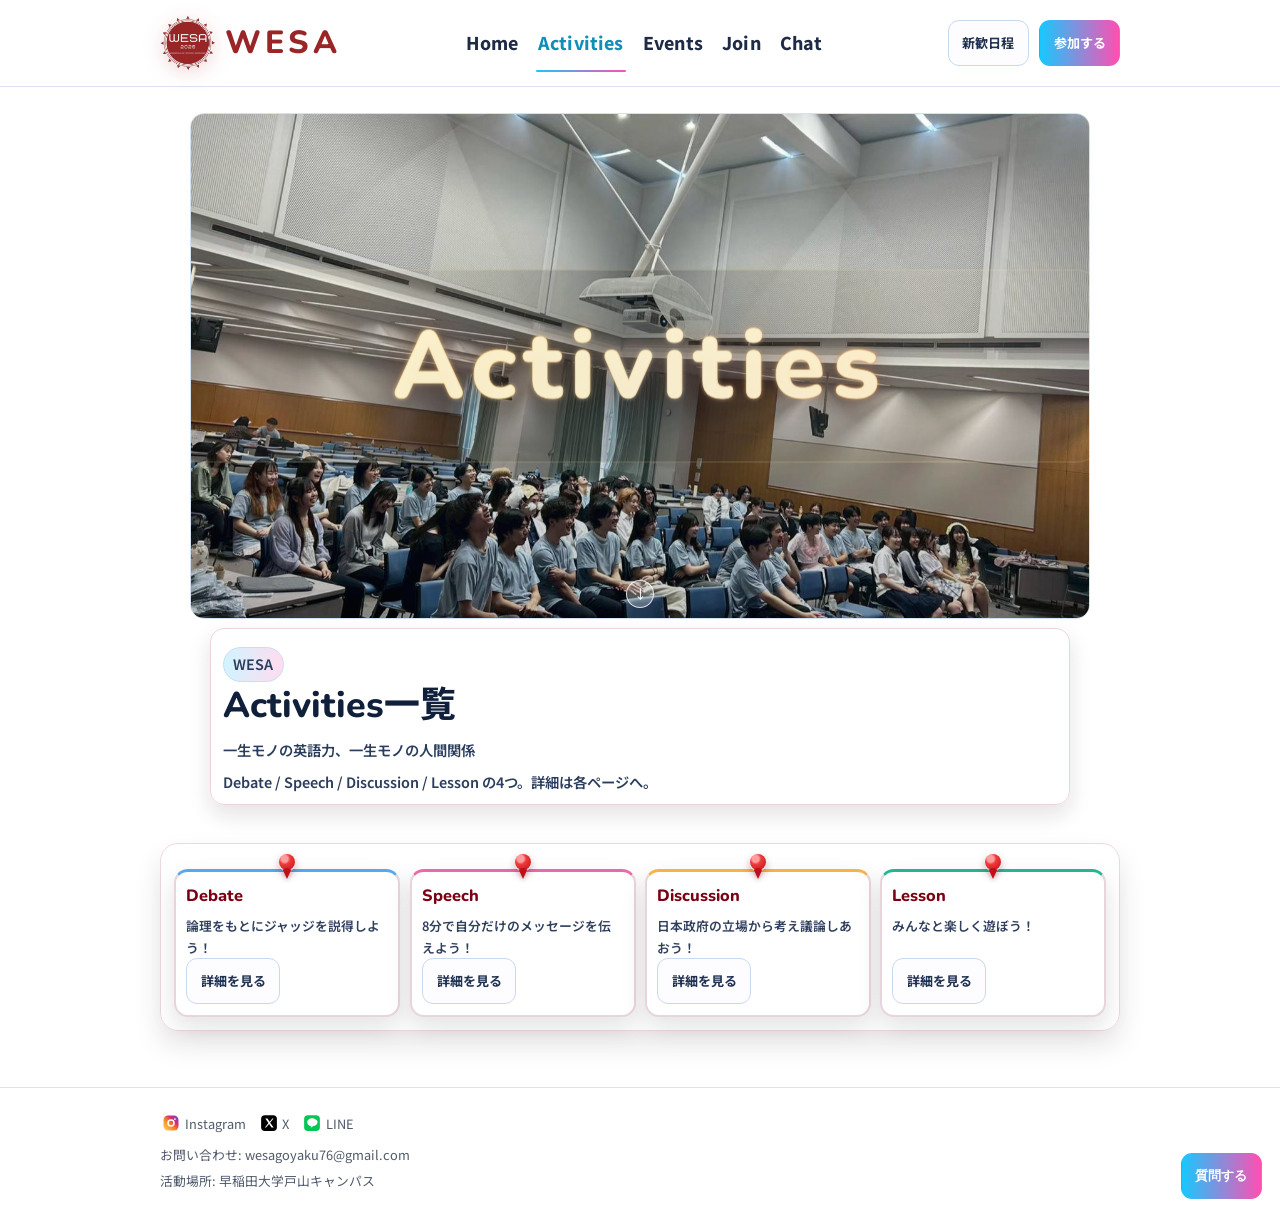
==== commit 0749b996: "Fix Activities link to be current page" ====
--- a/activities.html
+++ b/activities.html
@@ -17,8 +17,8 @@
         <span class="logo-text">WESA</span>
       </a>
       <nav class="main-nav" aria-label="主要ナビゲーション">
-        <a href="index.html" aria-current="page">Home</a>
-        <a href="activities.html">Activities</a>
+        <a href="index.html">Home</a>
+        <a href="index.html" aria-current="page">Activities</a>
         <a href="events.html">Events</a>
         <a href="join.html">Join</a>
         <a href="chat.html">Chat</a>
